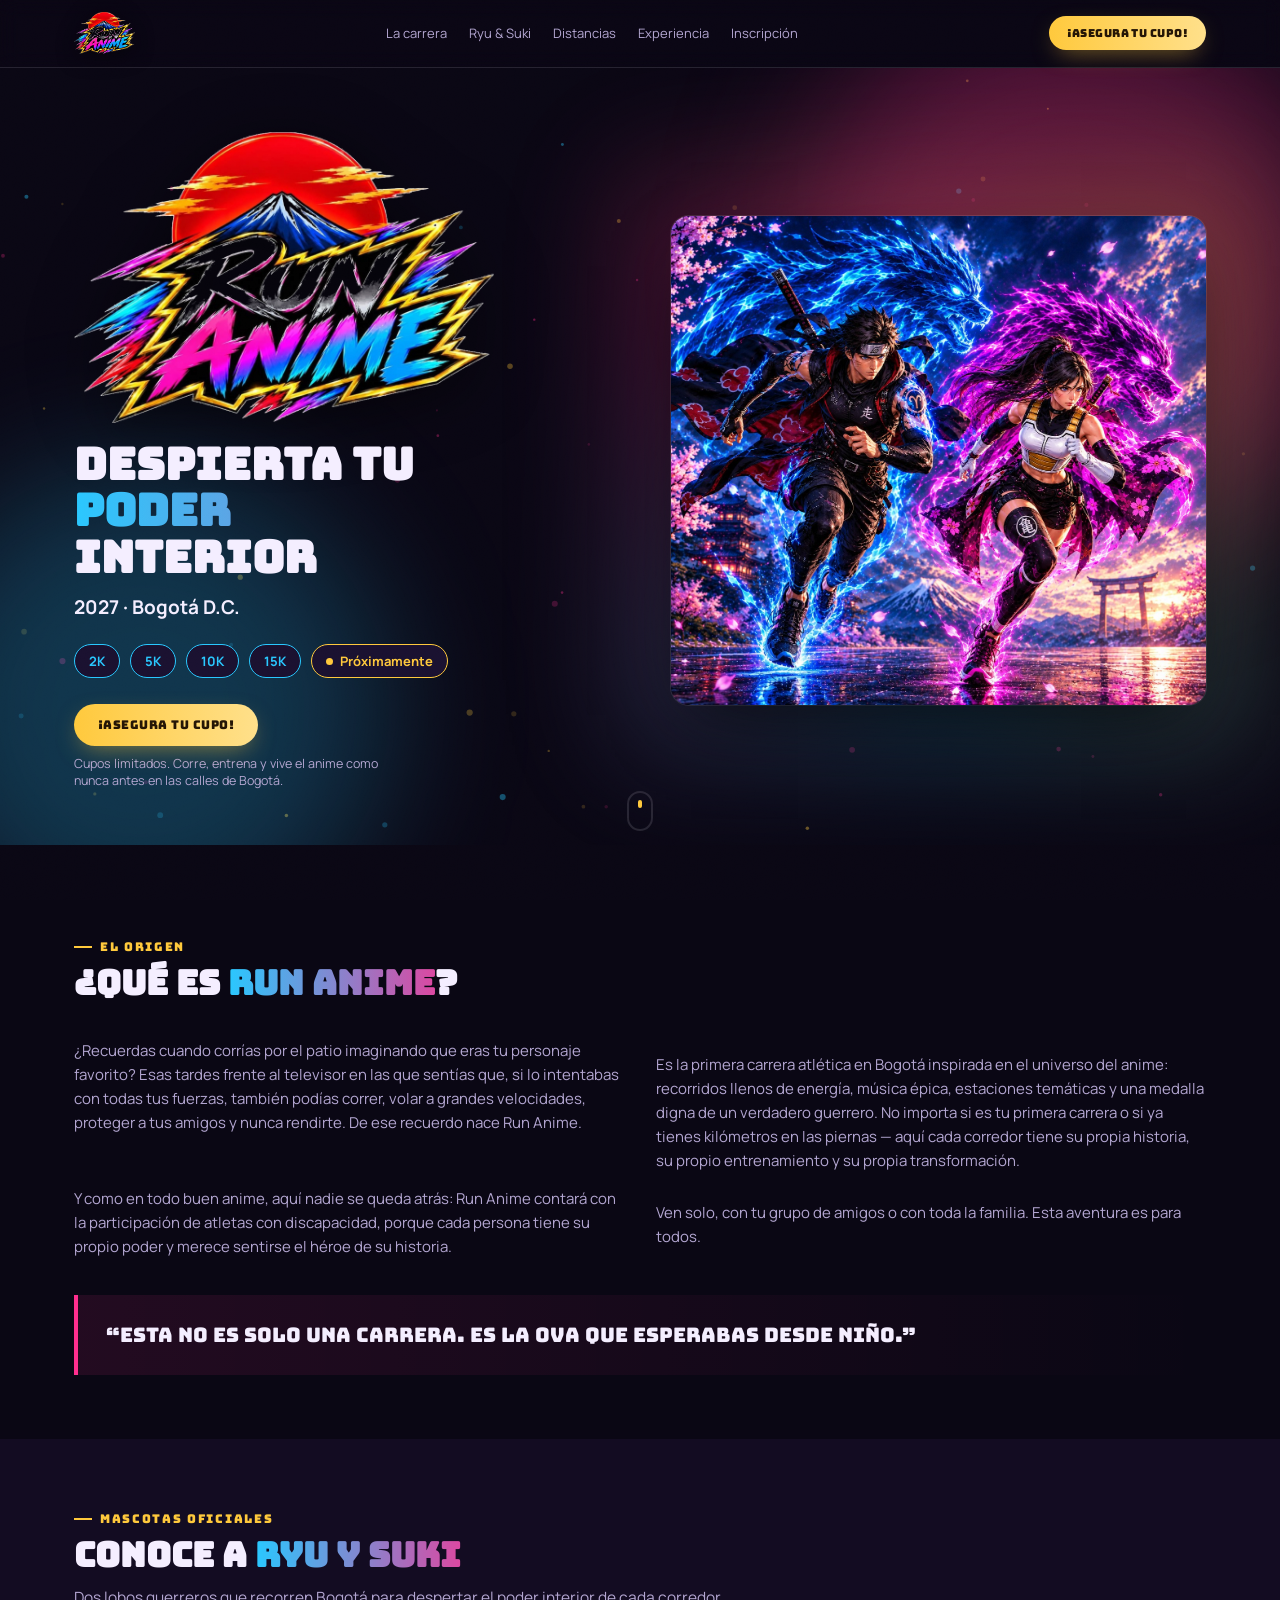
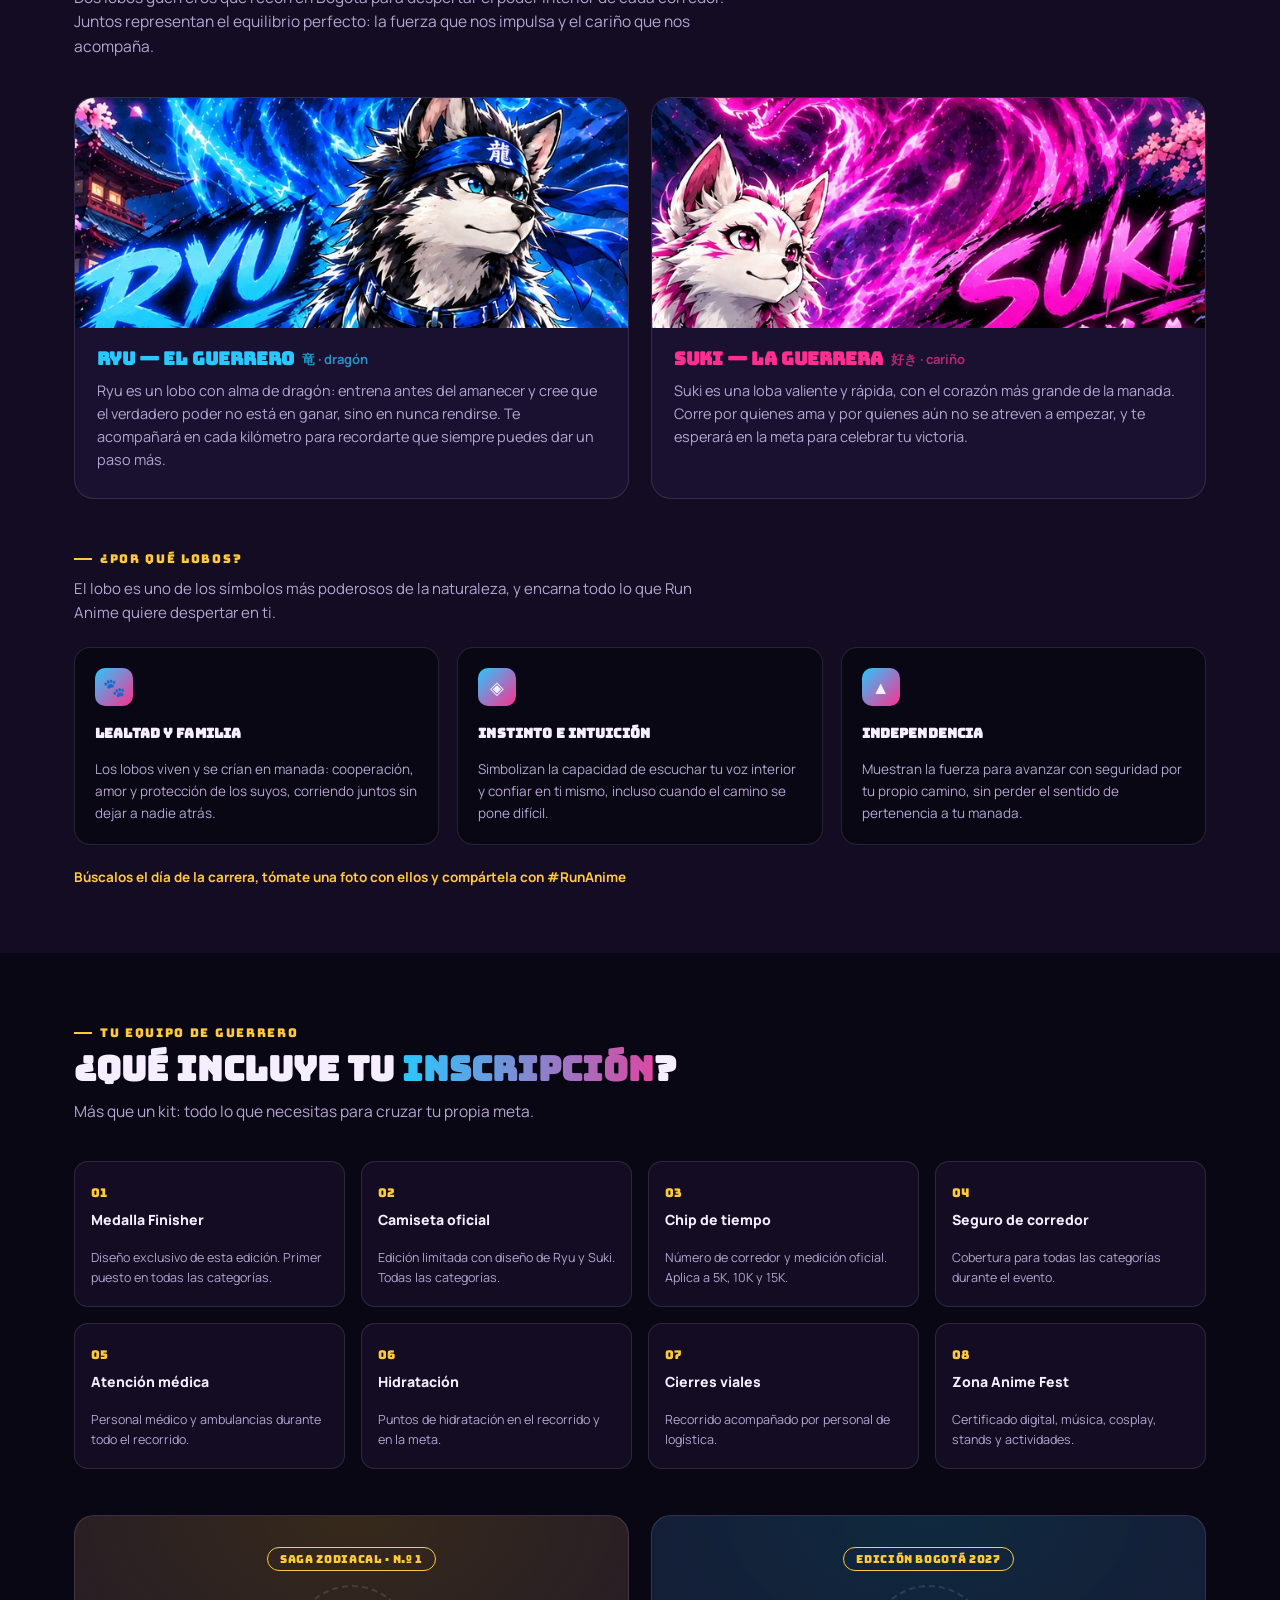
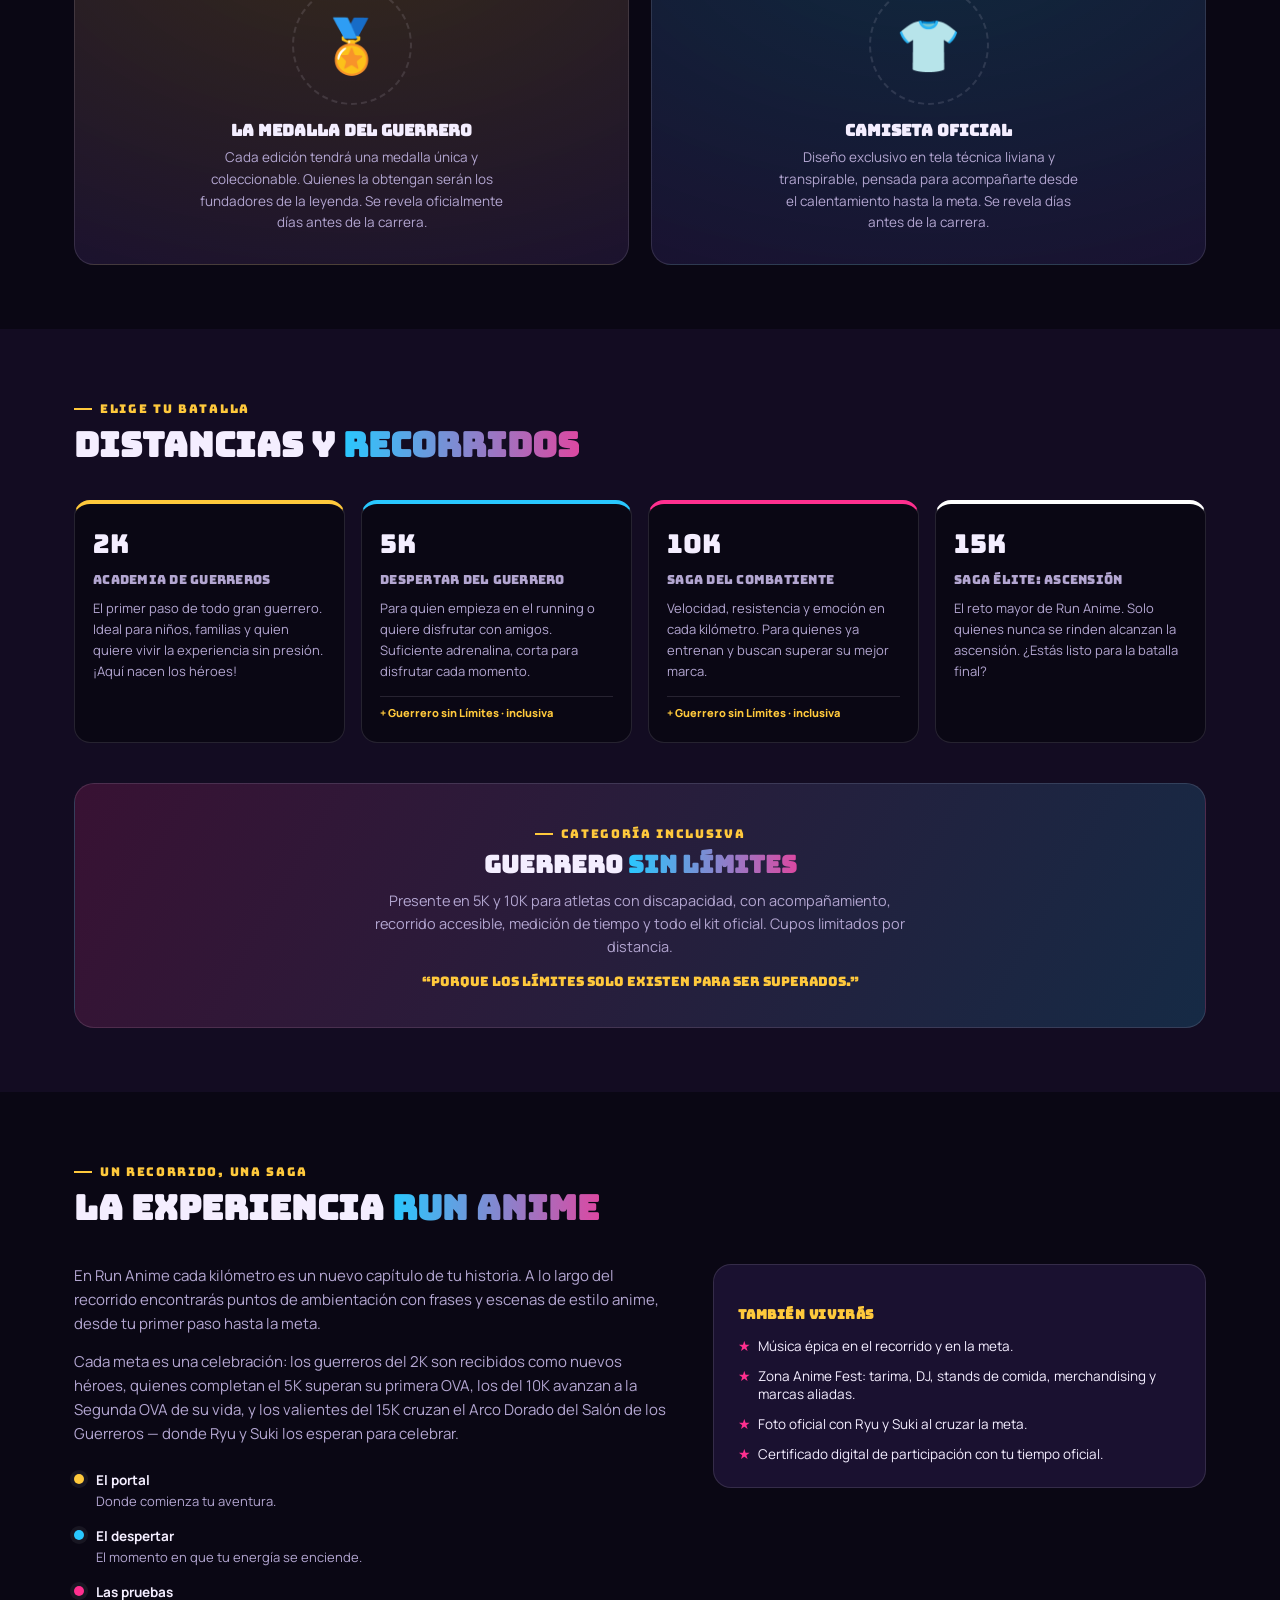
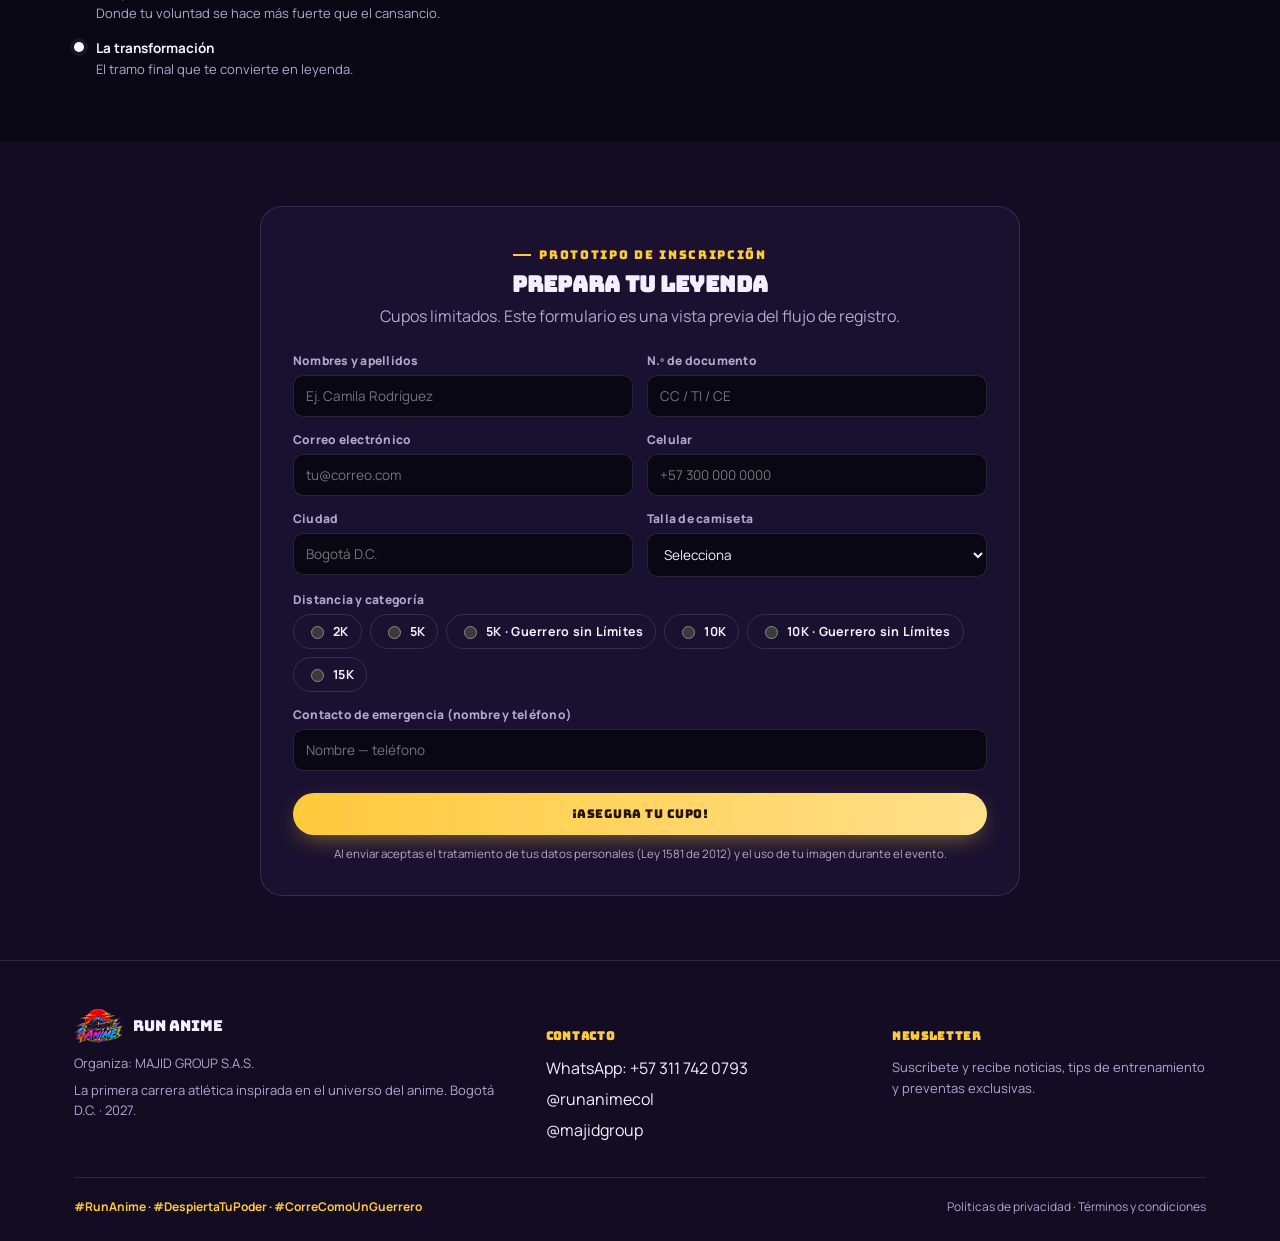
==== index.html @ 2b24a9a6 "Landing page prototipo de Run Anime Bogotá 2027 Sitio estático (HTML/CSS/JS) con animaciones: scroll" ====
<!doctype html>
<html lang="es">
<head>
<meta charset="UTF-8">
<meta name="viewport" content="width=device-width, initial-scale=1.0">
<title>Run Anime Bogotá 2027 — Despierta tu poder interior</title>
<meta name="description" content="Run Anime: la primera carrera atlética en Bogotá inspirada en el universo del anime. 2K, 5K, 10K y 15K. Bogotá D.C. 2027.">
<link rel="icon" type="image/png" href="assets/img/logo.png">
<link rel="preconnect" href="https://fonts.googleapis.com">
<link rel="preconnect" href="https://fonts.gstatic.com" crossorigin>
<link href="https://fonts.googleapis.com/css2?family=Bungee&family=Manrope:wght@400;500;700;800&display=swap" rel="stylesheet">
<link rel="stylesheet" href="assets/css/style.css">
</head>
<body>

<div class="grain" aria-hidden="true"></div>
<div class="progress-bar" id="progress-bar" aria-hidden="true"></div>

<nav class="nav" id="nav">
  <div class="wrap">
    <a href="#top" class="nav-brand"><img src="assets/img/logo.png" alt="Run Anime"></a>
    <div class="nav-links">
      <a href="#que-es">La carrera</a>
      <a href="#ryu-suki">Ryu &amp; Suki</a>
      <a href="#distancias">Distancias</a>
      <a href="#experiencia">Experiencia</a>
      <a href="#inscripcion">Inscripción</a>
    </div>
    <a href="#inscripcion" class="btn btn-sm">¡Asegura tu cupo!</a>
    <button class="burger" id="burger" aria-label="Abrir menú" aria-expanded="false">
      <span></span><span></span><span></span>
    </button>
  </div>
  <div class="mobile-menu" id="mobile-menu">
    <a href="#que-es">La carrera</a>
    <a href="#ryu-suki">Ryu &amp; Suki</a>
    <a href="#distancias">Distancias</a>
    <a href="#experiencia">Experiencia</a>
    <a href="#inscripcion">Inscripción</a>
  </div>
</nav>

<header class="hero" id="top">
  <canvas id="fx-canvas" aria-hidden="true"></canvas>
  <div class="hero-glow g1"></div>
  <div class="hero-glow g2"></div>
  <div class="wrap hero-inner">
    <div class="hero-copy" data-reveal>
      <img class="logo-lockup" src="assets/img/logo.png" alt="Run Anime">
      <h1 class="reveal-lines">
        <span>Despierta tu</span>
        <span class="grad-text">PODER</span>
        <span>interior</span>
      </h1>
      <p class="tag">2027 · Bogotá D.C.</p>
      <div class="hero-meta">
        <span class="chip dist">2K</span>
        <span class="chip dist">5K</span>
        <span class="chip dist">10K</span>
        <span class="chip dist">15K</span>
        <span class="chip soon"><i class="pulse-dot"></i>Próximamente</span>
      </div>
      <div class="hero-cta">
        <a href="#inscripcion" class="btn btn-glow">¡Asegura tu cupo!</a>
        <small>Cupos limitados. Corre, entrena y vive el anime como nunca antes en las calles de Bogotá.</small>
      </div>
    </div>
    <div class="hero-art" data-reveal data-reveal-delay="150">
      <img src="assets/img/hero-ryu-suki.jpg" alt="Ryu y Suki corriendo por Bogotá">
    </div>
  </div>
  <a href="#que-es" class="scroll-cue" aria-label="Desplázate hacia abajo"><span></span></a>
</header>

<div class="zigzag" aria-hidden="true"></div>

<section id="que-es" class="section-pad">
  <div class="wrap">
    <div class="sec-head" data-reveal>
      <span class="eyebrow">El origen</span>
      <h2>¿Qué es <span class="grad-text">Run Anime</span>?</h2>
    </div>
    <div class="lede-grid">
      <p data-reveal>¿Recuerdas cuando corrías por el patio imaginando que eras tu personaje favorito? Esas tardes frente al televisor en las que sentías que, si lo intentabas con todas tus fuerzas, también podías correr, volar a grandes velocidades, proteger a tus amigos y nunca rendirte. De ese recuerdo nace Run Anime.</p>
      <p data-reveal data-reveal-delay="100">Es la primera carrera atlética en Bogotá inspirada en el universo del anime: recorridos llenos de energía, música épica, estaciones temáticas y una medalla digna de un verdadero guerrero. No importa si es tu primera carrera o si ya tienes kilómetros en las piernas — aquí cada corredor tiene su propia historia, su propio entrenamiento y su propia transformación.</p>
    </div>
    <div class="lede-grid" style="margin-top:14px;">
      <p data-reveal>Y como en todo buen anime, aquí nadie se queda atrás: Run Anime contará con la participación de atletas con discapacidad, porque cada persona tiene su propio poder y merece sentirse el héroe de su historia.</p>
      <p data-reveal data-reveal-delay="100">Ven solo, con tu grupo de amigos o con toda la familia. Esta aventura es para todos.</p>
    </div>
    <div class="quote-block" data-reveal>
      <p>“Esta no es solo una carrera. Es la OVA que esperabas desde niño.”</p>
    </div>
  </div>
</section>

<section id="ryu-suki" class="section-pad alt">
  <div class="wrap">
    <div class="sec-head" data-reveal>
      <span class="eyebrow">Mascotas oficiales</span>
      <h2>Conoce a <span class="grad-text">Ryu y Suki</span></h2>
      <p>Dos lobos guerreros que recorren Bogotá para despertar el poder interior de cada corredor. Juntos representan el equilibrio perfecto: la fuerza que nos impulsa y el cariño que nos acompaña.</p>
    </div>
    <div class="mascot-cards">
      <div class="mascot-card ryu" data-reveal data-tilt>
        <div class="art"></div>
        <div class="body">
          <h3>Ryu — El Guerrero <span class="jp">竜 · dragón</span></h3>
          <p>Ryu es un lobo con alma de dragón: entrena antes del amanecer y cree que el verdadero poder no está en ganar, sino en nunca rendirse. Te acompañará en cada kilómetro para recordarte que siempre puedes dar un paso más.</p>
        </div>
      </div>
      <div class="mascot-card suki" data-reveal data-reveal-delay="120" data-tilt>
        <div class="art"></div>
        <div class="body">
          <h3>Suki — La Guerrera <span class="jp">好き · cariño</span></h3>
          <p>Suki es una loba valiente y rápida, con el corazón más grande de la manada. Corre por quienes ama y por quienes aún no se atreven a empezar, y te esperará en la meta para celebrar tu victoria.</p>
        </div>
      </div>
    </div>

    <div class="why-wolves">
      <span class="eyebrow" data-reveal>¿Por qué lobos?</span>
      <p class="lead" data-reveal style="margin-top:10px;">El lobo es uno de los símbolos más poderosos de la naturaleza, y encarna todo lo que Run Anime quiere despertar en ti.</p>
      <div class="feature-row">
        <div class="feature" data-reveal>
          <div class="ico">🐾</div>
          <h4>Lealtad y familia</h4>
          <p>Los lobos viven y se crían en manada: cooperación, amor y protección de los suyos, corriendo juntos sin dejar a nadie atrás.</p>
        </div>
        <div class="feature" data-reveal data-reveal-delay="100">
          <div class="ico">◈</div>
          <h4>Instinto e intuición</h4>
          <p>Simbolizan la capacidad de escuchar tu voz interior y confiar en ti mismo, incluso cuando el camino se pone difícil.</p>
        </div>
        <div class="feature" data-reveal data-reveal-delay="200">
          <div class="ico">▲</div>
          <h4>Independencia</h4>
          <p>Muestran la fuerza para avanzar con seguridad por tu propio camino, sin perder el sentido de pertenencia a tu manada.</p>
        </div>
      </div>
      <p class="hashtag-note" data-reveal>Búscalos el día de la carrera, tómate una foto con ellos y compártela con #RunAnime</p>
    </div>
  </div>
</section>

<section class="section-pad">
  <div class="wrap">
    <div class="sec-head" data-reveal>
      <span class="eyebrow">Tu equipo de guerrero</span>
      <h2>¿Qué incluye tu <span class="grad-text">inscripción</span>?</h2>
      <p>Más que un kit: todo lo que necesitas para cruzar tu propia meta.</p>
    </div>
    <div class="kit-grid">
      <div class="kit-item" data-reveal><span class="n">01</span><h4>Medalla Finisher</h4><p>Diseño exclusivo de esta edición. Primer puesto en todas las categorías.</p></div>
      <div class="kit-item" data-reveal data-reveal-delay="40"><span class="n">02</span><h4>Camiseta oficial</h4><p>Edición limitada con diseño de Ryu y Suki. Todas las categorías.</p></div>
      <div class="kit-item" data-reveal data-reveal-delay="80"><span class="n">03</span><h4>Chip de tiempo</h4><p>Número de corredor y medición oficial. Aplica a 5K, 10K y 15K.</p></div>
      <div class="kit-item" data-reveal data-reveal-delay="120"><span class="n">04</span><h4>Seguro de corredor</h4><p>Cobertura para todas las categorías durante el evento.</p></div>
      <div class="kit-item" data-reveal><span class="n">05</span><h4>Atención médica</h4><p>Personal médico y ambulancias durante todo el recorrido.</p></div>
      <div class="kit-item" data-reveal data-reveal-delay="40"><span class="n">06</span><h4>Hidratación</h4><p>Puntos de hidratación en el recorrido y en la meta.</p></div>
      <div class="kit-item" data-reveal data-reveal-delay="80"><span class="n">07</span><h4>Cierres viales</h4><p>Recorrido acompañado por personal de logística.</p></div>
      <div class="kit-item" data-reveal data-reveal-delay="120"><span class="n">08</span><h4>Zona Anime Fest</h4><p>Certificado digital, música, cosplay, stands y actividades.</p></div>
    </div>

    <div class="reveal-grid" style="margin-top:46px;">
      <div class="reveal-card medal" data-reveal>
        <span class="badge">Saga Zodiacal · N.º 1</span>
        <div class="reveal-icon">🏅</div>
        <h3>La medalla del guerrero</h3>
        <p>Cada edición tendrá una medalla única y coleccionable. Quienes la obtengan serán los fundadores de la leyenda. Se revela oficialmente días antes de la carrera.</p>
      </div>
      <div class="reveal-card shirt" data-reveal data-reveal-delay="120">
        <span class="badge">Edición Bogotá 2027</span>
        <div class="reveal-icon">👕</div>
        <h3>Camiseta oficial</h3>
        <p>Diseño exclusivo en tela técnica liviana y transpirable, pensada para acompañarte desde el calentamiento hasta la meta. Se revela días antes de la carrera.</p>
      </div>
    </div>
  </div>
</section>

<section id="distancias" class="section-pad alt">
  <div class="wrap">
    <div class="sec-head" data-reveal>
      <span class="eyebrow">Elige tu batalla</span>
      <h2>Distancias y <span class="grad-text">recorridos</span></h2>
    </div>
    <div class="dist-grid">
      <div class="dist-card" style="--accent:var(--gold)" data-reveal>
        <span class="km">2K</span>
        <span class="name">Academia de Guerreros</span>
        <p>El primer paso de todo gran guerrero. Ideal para niños, familias y quien quiere vivir la experiencia sin presión. ¡Aquí nacen los héroes!</p>
      </div>
      <div class="dist-card" style="--accent:var(--blue)" data-reveal data-reveal-delay="80">
        <span class="km">5K</span>
        <span class="name">Despertar del Guerrero</span>
        <p>Para quien empieza en el running o quiere disfrutar con amigos. Suficiente adrenalina, corta para disfrutar cada momento.</p>
        <div class="inc">+ Guerrero sin Límites · inclusiva</div>
      </div>
      <div class="dist-card" style="--accent:var(--pink)" data-reveal data-reveal-delay="160">
        <span class="km">10K</span>
        <span class="name">Saga del Combatiente</span>
        <p>Velocidad, resistencia y emoción en cada kilómetro. Para quienes ya entrenan y buscan superar su mejor marca.</p>
        <div class="inc">+ Guerrero sin Límites · inclusiva</div>
      </div>
      <div class="dist-card" style="--accent:#ffffff" data-reveal data-reveal-delay="240">
        <span class="km">15K</span>
        <span class="name">Saga Élite: Ascensión</span>
        <p>El reto mayor de Run Anime. Solo quienes nunca se rinden alcanzan la ascensión. ¿Estás listo para la batalla final?</p>
      </div>
    </div>

    <div class="limitless" data-reveal>
      <span class="eyebrow" style="justify-content:center;">Categoría inclusiva</span>
      <h3 style="margin-top:10px;">Guerrero <span class="grad-text">sin Límites</span></h3>
      <p>Presente en 5K y 10K para atletas con discapacidad, con acompañamiento, recorrido accesible, medición de tiempo y todo el kit oficial. Cupos limitados por distancia.</p>
      <p class="motto">“Porque los límites solo existen para ser superados.”</p>
    </div>
  </div>
</section>

<section id="experiencia" class="section-pad">
  <div class="wrap">
    <div class="sec-head" data-reveal>
      <span class="eyebrow">Un recorrido, una saga</span>
      <h2>La experiencia <span class="grad-text">Run Anime</span></h2>
    </div>
    <div class="exp-wrap">
      <div data-reveal>
        <p>En Run Anime cada kilómetro es un nuevo capítulo de tu historia. A lo largo del recorrido encontrarás puntos de ambientación con frases y escenas de estilo anime, desde tu primer paso hasta la meta.</p>
        <p>Cada meta es una celebración: los guerreros del 2K son recibidos como nuevos héroes, quienes completan el 5K superan su primera OVA, los del 10K avanzan a la Segunda OVA de su vida, y los valientes del 15K cruzan el Arco Dorado del Salón de los Guerreros — donde Ryu y Suki los esperan para celebrar.</p>
        <div class="arc-list">
          <div class="arc"><span class="dot" style="background:var(--gold)"></span><div><b>El portal</b><span>Donde comienza tu aventura.</span></div></div>
          <div class="arc"><span class="dot" style="background:var(--blue)"></span><div><b>El despertar</b><span>El momento en que tu energía se enciende.</span></div></div>
          <div class="arc"><span class="dot" style="background:var(--pink)"></span><div><b>Las pruebas</b><span>Donde tu voluntad se hace más fuerte que el cansancio.</span></div></div>
          <div class="arc"><span class="dot" style="background:#ffffff"></span><div><b>La transformación</b><span>El tramo final que te convierte en leyenda.</span></div></div>
        </div>
      </div>
      <div class="extras" data-reveal data-reveal-delay="150">
        <h4>También vivirás</h4>
        <ul>
          <li>Música épica en el recorrido y en la meta.</li>
          <li>Zona Anime Fest: tarima, DJ, stands de comida, merchandising y marcas aliadas.</li>
          <li>Foto oficial con Ryu y Suki al cruzar la meta.</li>
          <li>Certificado digital de participación con tu tiempo oficial.</li>
        </ul>
      </div>
    </div>
  </div>
</section>

<section id="inscripcion" class="section-pad alt">
  <div class="wrap">
    <div class="form-card" data-reveal>
      <div class="form-head">
        <span class="eyebrow" style="justify-content:center;">Prototipo de inscripción</span>
        <h2 style="margin-top:10px;font-size:22px;">Prepara tu leyenda</h2>
        <p style="margin-top:8px;">Cupos limitados. Este formulario es una vista previa del flujo de registro.</p>
      </div>

      <form id="signup-form">
        <div class="form-grid">
          <div><label for="f-nombre">Nombres y apellidos</label><input id="f-nombre" required placeholder="Ej. Camila Rodríguez"></div>
          <div><label for="f-doc">N.º de documento</label><input id="f-doc" required placeholder="CC / TI / CE"></div>
          <div><label for="f-correo">Correo electrónico</label><input id="f-correo" type="email" required placeholder="tu@correo.com"></div>
          <div><label for="f-cel">Celular</label><input id="f-cel" type="tel" required placeholder="+57 300 000 0000"></div>
          <div><label for="f-ciudad">Ciudad</label><input id="f-ciudad" required placeholder="Bogotá D.C."></div>
          <div><label for="f-talla">Talla de camiseta</label>
            <select id="f-talla" required>
              <option value="">Selecciona</option>
              <option>XS</option><option>S</option><option>M</option><option>L</option><option>XL</option><option>XXL</option>
            </select>
          </div>
          <div class="full">
            <label>Distancia y categoría</label>
            <div class="dist-pick">
              <label><input type="radio" name="dist" value="2K" required> 2K</label>
              <label><input type="radio" name="dist" value="5K"> 5K</label>
              <label><input type="radio" name="dist" value="5K-limites"> 5K · Guerrero sin Límites</label>
              <label><input type="radio" name="dist" value="10K"> 10K</label>
              <label><input type="radio" name="dist" value="10K-limites"> 10K · Guerrero sin Límites</label>
              <label><input type="radio" name="dist" value="15K"> 15K</label>
            </div>
          </div>
          <div class="full"><label for="f-emergencia">Contacto de emergencia (nombre y teléfono)</label><input id="f-emergencia" required placeholder="Nombre — teléfono"></div>
        </div>

        <div class="form-actions">
          <button type="submit" class="btn btn-glow" style="width:100%;justify-content:center;">¡Asegura tu cupo!</button>
          <p class="form-note">Al enviar aceptas el tratamiento de tus datos personales (Ley 1581 de 2012) y el uso de tu imagen durante el evento.</p>
        </div>
      </form>

      <div id="form-success">
        <div class="ico">🐺</div>
        <h3>¡Tu poder ha despertado!</h3>
        <p>Guardamos tu registro de prueba. En la versión final recibirás la confirmación por correo con tu número de guerrero.</p>
        <button class="btn ghost" style="margin-top:16px;" id="reset-form">Volver al formulario</button>
      </div>
    </div>
  </div>
</section>

<footer>
  <div class="wrap">
    <div class="foot-grid">
      <div>
        <div class="foot-brand"><img src="assets/img/logo.png" alt="Run Anime">Run Anime</div>
        <p>Organiza: MAJID GROUP S.A.S.</p>
        <p style="margin-top:6px;">La primera carrera atlética inspirada en el universo del anime. Bogotá D.C. · 2027.</p>
      </div>
      <div>
        <h5>Contacto</h5>
        <ul>
          <li>WhatsApp: +57 311 742 0793</li>
          <li>@runanimecol</li>
          <li>@majidgroup</li>
        </ul>
      </div>
      <div>
        <h5>Newsletter</h5>
        <p>Suscríbete y recibe noticias, tips de entrenamiento y preventas exclusivas.</p>
      </div>
    </div>
    <div class="foot-bottom">
      <span class="tags">#RunAnime · #DespiertaTuPoder · #CorreComoUnGuerrero</span>
      <span>Políticas de privacidad · Términos y condiciones</span>
    </div>
  </div>
</footer>

<button class="to-top" id="to-top" aria-label="Volver arriba">↑</button>

<script src="assets/js/main.js"></script>
</body>
</html>
---- assets/css/style.css ----
/* ==========================================================================
   RUN ANIME — Bogotá 2027
   Layout: single-scroll poster page, sticky nav that shrinks on scroll,
   oversized hero art with animated aurora glow + particle canvas,
   scroll-reveal on every section, jagged energy dividers between panels.
   Dark neon anime world (single committed theme).
   ========================================================================== */

:root{
  --bg:#0a0714;
  --bg-alt:#130c22;
  --panel:#1a1130;
  --fg:#f4eeff;
  --muted:#b3a6d1;
  --pink:#ff2f8f;
  --blue:#29c8ff;
  --gold:#ffc93c;
  --line:rgba(244,238,255,0.12);
  color-scheme:dark;
}

*,*::before,*::after{box-sizing:border-box;}
html{scroll-behavior:smooth;}
html,body{margin:0;padding:0;}
body{
  background:var(--bg);
  color:var(--fg);
  font-family:'Manrope',-apple-system,BlinkMacSystemFont,sans-serif;
  overflow-x:hidden;
  -webkit-font-smoothing:antialiased;
}
img{max-width:100%;display:block;}
h1,h2,h3{font-family:'Bungee',system-ui,sans-serif;line-height:1.05;text-wrap:balance;margin:0;}
p{line-height:1.6;color:var(--muted);margin:0;}
a{color:inherit;}
ul{margin:0;}
.wrap{max-width:1180px;margin:0 auto;padding-inline:24px;}
section{position:relative;}

@media (prefers-reduced-motion: reduce){
  html{scroll-behavior:auto;}
  *,*::before,*::after{animation-duration:.01ms !important;animation-iteration-count:1 !important;transition-duration:.01ms !important;scroll-behavior:auto !important;}
}

/* film grain overlay for texture */
.grain{
  position:fixed;inset:0;z-index:200;pointer-events:none;opacity:.035;mix-blend-mode:overlay;
  background-image:url("data:image/svg+xml;utf8,<svg xmlns='http://www.w3.org/2000/svg' width='120' height='120'><filter id='n'><feTurbulence type='fractalNoise' baseFrequency='0.9' numOctaves='2' stitchTiles='stitch'/></filter><rect width='100%25' height='100%25' filter='url(%23n)'/></svg>");
}

/* top scroll progress bar */
.progress-bar{
  position:fixed;top:0;left:0;height:3px;width:0%;z-index:210;
  background:linear-gradient(90deg,var(--blue),var(--pink),var(--gold));
  transition:width .1s linear;
}

.eyebrow{
  font-family:'Bungee',system-ui,sans-serif;
  font-size:12px;letter-spacing:.14em;text-transform:uppercase;
  color:var(--gold);
  display:inline-flex;align-items:center;gap:8px;
}
.eyebrow::before{content:"";width:18px;height:2px;background:var(--gold);display:inline-block;}
.grad-text{
  background:linear-gradient(90deg,var(--blue),var(--pink) 60%,var(--gold));
  background-size:200% auto;
  -webkit-background-clip:text;background-clip:text;color:transparent;
  animation:grad-shift 6s ease-in-out infinite;
}
@keyframes grad-shift{
  0%,100%{background-position:0% 50%;}
  50%{background-position:100% 50%;}
}

/* jagged divider */
.zigzag{
  height:22px;width:100%;
  background:
    linear-gradient(135deg,var(--bg) 25%,transparent 25%) 0 0/24px 24px,
    linear-gradient(225deg,var(--bg) 25%,transparent 25%) 0 0/24px 24px;
  background-color:transparent;
}

/* ---------- scroll reveal ---------- */
[data-reveal]{
  opacity:0;
  transform:translateY(28px);
  transition:opacity .7s cubic-bezier(.16,.8,.28,1), transform .7s cubic-bezier(.16,.8,.28,1);
  transition-delay:var(--reveal-delay,0ms);
}
[data-reveal].in{
  opacity:1;
  transform:translateY(0);
}

/* ---------- NAV ---------- */
.nav{
  position:sticky;top:env(safe-area-inset-top,0px);z-index:100;
  background:rgba(10,7,20,.7);backdrop-filter:blur(10px);
  border-bottom:1px solid var(--line);
  transition:background .3s ease, padding .3s ease, box-shadow .3s ease;
}
.nav.scrolled{
  background:rgba(10,7,20,.92);
  box-shadow:0 10px 30px -18px rgba(0,0,0,.6);
}
.nav .wrap{display:flex;align-items:center;justify-content:space-between;gap:16px;padding-block:12px;transition:padding .3s ease;}
.nav.scrolled .wrap{padding-block:8px;}
.nav-brand{display:flex;align-items:center;gap:10px;}
.nav-brand img{height:42px;width:auto;transition:height .3s ease;filter:drop-shadow(0 4px 10px rgba(0,0,0,.5));}
.nav.scrolled .nav-brand img{height:34px;}
.nav-links{display:flex;gap:22px;font-size:13px;color:var(--muted);}
.nav-links a{text-decoration:none;transition:color .15s;white-space:nowrap;position:relative;}
.nav-links a::after{
  content:"";position:absolute;left:0;bottom:-4px;width:0;height:2px;
  background:linear-gradient(90deg,var(--blue),var(--pink));transition:width .25s ease;
}
.nav-links a:hover{color:var(--fg);}
.nav-links a:hover::after{width:100%;}

.btn{
  font-family:'Bungee';font-size:12px;letter-spacing:.04em;
  padding:13px 24px;border-radius:999px;border:none;cursor:pointer;
  background:linear-gradient(90deg,var(--gold),#ffe08a);
  color:#241505;text-decoration:none;display:inline-flex;align-items:center;gap:8px;
  box-shadow:0 8px 24px -8px rgba(255,201,60,.55);
  transition:transform .18s ease, box-shadow .18s ease;
}
.btn:hover{transform:translateY(-2px) scale(1.02);box-shadow:0 12px 30px -8px rgba(255,201,60,.7);}
.btn:active{transform:translateY(0) scale(.98);}
.btn-sm{padding:10px 18px;font-size:11px;}
.btn.ghost{background:transparent;border:2px solid var(--line);color:var(--fg);box-shadow:none;}
.btn.ghost:hover{border-color:var(--pink);}
.btn-glow{position:relative;}
.btn-glow::before{
  content:"";position:absolute;inset:-3px;border-radius:999px;z-index:-1;
  background:conic-gradient(var(--blue),var(--pink),var(--gold),var(--blue));
  opacity:0;filter:blur(10px);transition:opacity .3s ease;
  animation:spin 3s linear infinite;
}
.btn-glow:hover::before{opacity:.7;}
@keyframes spin{to{transform:rotate(360deg);}}

.burger{display:none;flex-direction:column;justify-content:center;gap:5px;width:34px;height:34px;background:none;border:none;cursor:pointer;padding:0;}
.burger span{display:block;height:2px;width:100%;background:var(--fg);border-radius:2px;transition:transform .25s ease, opacity .25s ease;}
.burger.open span:nth-child(1){transform:translateY(7px) rotate(45deg);}
.burger.open span:nth-child(2){opacity:0;}
.burger.open span:nth-child(3){transform:translateY(-7px) rotate(-45deg);}
.mobile-menu{
  max-height:0;overflow:hidden;display:flex;flex-direction:column;
  background:rgba(10,7,20,.97);border-top:1px solid transparent;
  transition:max-height .35s ease, border-color .35s ease;
}
.mobile-menu.open{max-height:320px;border-color:var(--line);}
.mobile-menu a{padding:14px 24px;font-size:14px;color:var(--muted);text-decoration:none;border-bottom:1px solid var(--line);}
.mobile-menu a:active{color:var(--pink);}

@media (max-width:820px){
  .nav-links,.nav .btn{display:none;}
  .burger{display:flex;}
}

/* ---------- HERO ---------- */
.hero{
  position:relative;
  padding-block:64px 56px;
  background:var(--bg);
  overflow:hidden;
}
.hero-glow{
  position:absolute;border-radius:50%;filter:blur(70px);pointer-events:none;z-index:0;
  animation:float 9s ease-in-out infinite;
}
.hero-glow.g1{width:44vw;height:44vw;background:rgba(255,47,143,.30);top:-10%;right:-6%;}
.hero-glow.g2{width:38vw;height:38vw;background:rgba(41,200,255,.24);bottom:-14%;left:-8%;animation-delay:-4s;}
@keyframes float{
  0%,100%{transform:translate(0,0) scale(1);}
  50%{transform:translate(-2%,3%) scale(1.06);}
}
#fx-canvas{position:absolute;inset:0;z-index:0;opacity:.55;pointer-events:none;}
.hero-inner{position:relative;z-index:1;display:grid;grid-template-columns:1.05fr 1fr;gap:36px;align-items:center;}
.hero-copy .logo-lockup{width:min(420px,88%);margin-bottom:18px;filter:drop-shadow(0 10px 30px rgba(0,0,0,.55));animation:logo-in .9s cubic-bezier(.16,.8,.28,1) both;}
@keyframes logo-in{
  from{opacity:0;transform:translateY(-16px) scale(.94);}
  to{opacity:1;transform:translateY(0) scale(1);}
}
.reveal-lines{display:flex;flex-direction:column;font-size:clamp(28px,4vw,44px);}
.reveal-lines span{display:inline-block;opacity:0;transform:translateY(22px);animation:line-in .7s cubic-bezier(.16,.8,.28,1) forwards;}
.reveal-lines span:nth-child(1){animation-delay:.15s;}
.reveal-lines span:nth-child(2){animation-delay:.32s;}
.reveal-lines span:nth-child(3){animation-delay:.49s;}
@keyframes line-in{to{opacity:1;transform:translateY(0);}}
.hero-copy .tag{font-size:clamp(15px,2vw,19px);color:var(--fg);margin-top:12px;font-weight:700;}
.hero-meta{display:flex;flex-wrap:wrap;gap:10px;margin-top:22px;}
.chip{
  font-size:13px;font-weight:700;padding:7px 14px;border-radius:999px;
  border:1px solid var(--line);background:var(--panel);color:var(--fg);
  transition:transform .2s ease, border-color .2s ease;
}
.chip:hover{transform:translateY(-2px);}
.chip.dist{border-color:var(--blue);color:var(--blue);}
.chip.soon{border-color:var(--gold);color:var(--gold);display:inline-flex;align-items:center;gap:7px;}
.pulse-dot{width:7px;height:7px;border-radius:50%;background:var(--gold);display:inline-block;animation:pulse 1.6s ease-in-out infinite;}
@keyframes pulse{
  0%{box-shadow:0 0 0 0 rgba(255,201,60,.6);}
  70%{box-shadow:0 0 0 7px rgba(255,201,60,0);}
  100%{box-shadow:0 0 0 0 rgba(255,201,60,0);}
}
.hero-cta{margin-top:26px;display:flex;flex-direction:column;gap:9px;align-items:flex-start;}
.hero-cta small{color:var(--muted);font-size:12.5px;max-width:38ch;}
.hero-art{position:relative;}
.hero-art img{
  border-radius:18px;
  box-shadow:0 30px 70px -20px rgba(0,0,0,.7), 0 0 0 1px var(--line);
  transition:transform .5s ease;
}
.hero-art:hover img{transform:translateY(-6px);}
.hero-art::after{
  content:"";position:absolute;inset:-10%;z-index:-1;
  background:conic-gradient(from 180deg,var(--blue),var(--pink),var(--gold),var(--blue));
  filter:blur(60px);opacity:.22;
  animation:spin 14s linear infinite;
}
@media (max-width:900px){
  .hero-inner{grid-template-columns:1fr;}
  .hero-art{order:-1;}
}

.scroll-cue{
  position:absolute;left:50%;bottom:14px;transform:translateX(-50%);z-index:1;
  width:26px;height:40px;border:2px solid var(--line);border-radius:14px;
  display:flex;justify-content:center;padding-top:7px;text-decoration:none;
}
.scroll-cue span{width:4px;height:8px;border-radius:2px;background:var(--gold);animation:scroll-cue 1.8s ease infinite;}
@keyframes scroll-cue{
  0%{transform:translateY(0);opacity:1;}
  70%{transform:translateY(10px);opacity:0;}
  100%{opacity:0;}
}
@media (max-width:640px){.scroll-cue{display:none;}}

/* ---------- SECTION HEADERS ---------- */
.sec-head{max-width:680px;margin-bottom:38px;}
.sec-head h2{font-size:clamp(24px,3.4vw,34px);margin-top:10px;}
.sec-head p{margin-top:12px;font-size:15.5px;}
.section-pad{padding-block:64px;}
.alt{background:var(--bg-alt);}

/* QUE ES */
.quote-block{
  margin-top:36px;padding:26px 28px;border-left:4px solid var(--pink);
  background:linear-gradient(90deg,rgba(255,47,143,.10),transparent);
  border-radius:0 14px 14px 0;
}
.quote-block p{color:var(--fg);font-family:'Bungee';font-size:clamp(16px,2.2vw,20px);line-height:1.4;}
.lede-grid{display:grid;grid-template-columns:1fr 1fr;gap:32px;}
.lede-grid p{font-size:15px;}
.lede-grid p + p{margin-top:14px;}
@media (max-width:820px){.lede-grid{grid-template-columns:1fr;}}

/* MASCOTS */
.mascot-cards{display:grid;grid-template-columns:1fr 1fr;gap:22px;margin-top:6px;}
.mascot-card{
  border-radius:20px;overflow:hidden;background:var(--panel);
  border:1px solid var(--line);position:relative;
  transition:transform .35s ease, box-shadow .35s ease;
  transform-style:preserve-3d;
  will-change:transform;
}
.mascot-card:hover{box-shadow:0 24px 50px -20px rgba(0,0,0,.6);}
.mascot-card .art{
  height:230px;
  background-image:url("../img/mascots-ryu-suki.jpg");
  background-size:230% auto;
  transition:transform .5s ease;
}
.mascot-card:hover .art{transform:scale(1.05);}
.mascot-card.ryu .art{background-position:8% 30%;}
.mascot-card.suki .art{background-position:92% 30%;}
.mascot-card .body{padding:22px 22px 26px;}
.mascot-card h3{font-size:18px;display:flex;align-items:center;gap:8px;}
.mascot-card .jp{font-size:13px;opacity:.7;font-family:'Manrope';font-weight:700;}
.mascot-card.ryu h3{color:var(--blue);}
.mascot-card.suki h3{color:var(--pink);}
.mascot-card p{margin-top:10px;font-size:14.5px;}
@media (max-width:760px){.mascot-cards{grid-template-columns:1fr;}}

.why-wolves{margin-top:44px;}
.why-wolves > p.lead{max-width:70ch;font-size:15px;margin-bottom:22px;}
.feature-row{display:grid;grid-template-columns:repeat(3,1fr);gap:18px;}
.feature{
  padding:20px;border-radius:16px;background:var(--bg);border:1px solid var(--line);
  transition:transform .25s ease, border-color .25s ease;
}
.feature:hover{transform:translateY(-4px);border-color:var(--pink);}
.feature .ico{
  width:38px;height:38px;border-radius:10px;display:flex;align-items:center;justify-content:center;
  background:linear-gradient(135deg,var(--blue),var(--pink));font-size:18px;margin-bottom:12px;
}
.feature h4{font-family:'Bungee';font-size:13.5px;color:var(--fg);letter-spacing:.01em;}
.feature p{margin-top:8px;font-size:13.5px;}
@media (max-width:760px){.feature-row{grid-template-columns:1fr;}}
.hashtag-note{margin-top:22px;font-size:13.5px;color:var(--gold);font-weight:700;}

/* KIT GRID */
.kit-grid{display:grid;grid-template-columns:repeat(4,1fr);gap:16px;}
.kit-item{
  padding:18px 16px;border-radius:14px;background:var(--bg-alt);border:1px solid var(--line);
  transition:transform .25s ease, border-color .25s ease, background .25s ease;
}
.alt .kit-item{background:var(--bg);}
.kit-item:hover{transform:translateY(-4px);border-color:var(--blue);}
.kit-item .n{font-family:'Bungee';color:var(--gold);font-size:12px;}
.kit-item h4{font-size:14px;margin-top:8px;font-family:'Manrope';font-weight:800;color:var(--fg);}
.kit-item p{font-size:12.5px;margin-top:6px;}
@media (max-width:900px){.kit-grid{grid-template-columns:repeat(2,1fr);}}
@media (max-width:520px){.kit-grid{grid-template-columns:1fr;}}

/* MEDAL / SHIRT */
.reveal-grid{display:grid;grid-template-columns:1fr 1fr;gap:22px;}
.reveal-card{
  border-radius:20px;padding:30px 24px;text-align:center;position:relative;overflow:hidden;
  border:1px solid var(--line);
  transition:transform .3s ease;
}
.reveal-card:hover{transform:translateY(-5px);}
.reveal-card.medal{background:radial-gradient(120% 120% at 50% 0%,rgba(255,201,60,.18),var(--panel));}
.reveal-card.shirt{background:radial-gradient(120% 120% at 50% 0%,rgba(41,200,255,.18),var(--panel));}
.reveal-icon{
  width:120px;height:120px;margin:0 auto 18px;border-radius:50%;
  display:flex;align-items:center;justify-content:center;font-size:52px;
  border:2px dashed var(--line);
  animation:spin-slow 12s linear infinite;
}
@keyframes spin-slow{to{transform:rotate(360deg);}}
.reveal-card h3{font-size:16px;margin-bottom:8px;}
.reveal-card .badge{
  display:inline-block;margin-bottom:14px;font-size:11px;font-family:'Bungee';
  color:var(--gold);border:1px solid var(--gold);border-radius:999px;padding:4px 12px;letter-spacing:.06em;
}
.reveal-card p{font-size:13.5px;max-width:38ch;margin:0 auto;}
@media (max-width:760px){.reveal-grid{grid-template-columns:1fr;}}

/* DISTANCES */
.dist-grid{display:grid;grid-template-columns:repeat(4,1fr);gap:16px;}
.dist-card{
  border-radius:16px;padding:22px 18px;background:var(--bg);border:1px solid var(--line);
  border-top:4px solid var(--accent,var(--pink));display:flex;flex-direction:column;gap:10px;
  transition:transform .3s ease, box-shadow .3s ease;
}
.dist-card:hover{transform:translateY(-6px);box-shadow:0 20px 40px -20px rgba(0,0,0,.6);}
.dist-card .km{font-family:'Bungee';font-size:26px;}
.dist-card .name{font-family:'Bungee';font-size:12.5px;color:var(--muted);letter-spacing:.02em;}
.dist-card p{font-size:13px;flex:1;}
.dist-card .inc{font-size:11px;font-weight:800;color:var(--gold);border-top:1px solid var(--line);padding-top:8px;margin-top:4px;}
@media (max-width:900px){.dist-grid{grid-template-columns:1fr 1fr;}}
@media (max-width:520px){.dist-grid{grid-template-columns:1fr;}}

.limitless{
  margin-top:40px;padding:34px 28px;border-radius:20px;text-align:center;
  background:linear-gradient(120deg,rgba(255,47,143,.16),rgba(41,200,255,.16));
  border:1px solid var(--line);
}
.limitless h3{font-size:clamp(19px,2.6vw,24px);}
.limitless p{max-width:60ch;margin:12px auto 0;font-size:14.5px;}
.limitless .motto{margin-top:14px;font-family:'Bungee';font-size:13px;color:var(--gold);}

/* EXPERIENCE */
.exp-wrap{display:grid;grid-template-columns:1.1fr .9fr;gap:36px;align-items:start;}
.exp-wrap p{font-size:15px;}
.exp-wrap p + p{margin-top:14px;}
.arc-list{display:flex;flex-direction:column;gap:14px;margin-top:22px;}
.arc-list .arc{display:flex;gap:12px;align-items:flex-start;}
.arc-list .dot{width:10px;height:10px;border-radius:50%;margin-top:6px;flex:none;box-shadow:0 0 0 4px rgba(255,255,255,.06);}
.arc-list b{font-size:13.5px;color:var(--fg);}
.arc-list span{font-size:13px;color:var(--muted);display:block;margin-top:2px;}
.extras{background:var(--panel);border:1px solid var(--line);border-radius:18px;padding:24px;}
.extras h4{font-family:'Bungee';font-size:13px;color:var(--gold);letter-spacing:.04em;margin-bottom:14px;}
.extras ul{list-style:none;margin:0;padding:0;display:flex;flex-direction:column;gap:12px;}
.extras li{font-size:13.5px;padding-left:20px;position:relative;color:var(--fg);}
.extras li::before{content:"★";position:absolute;left:0;color:var(--pink);}
@media (max-width:900px){.exp-wrap{grid-template-columns:1fr;}}

/* FORM */
.form-card{
  background:var(--panel);border:1px solid var(--line);border-radius:22px;
  padding:32px;max-width:760px;margin:0 auto;
}
.form-card .form-head{text-align:center;margin-bottom:22px;}
.form-grid{display:grid;grid-template-columns:1fr 1fr;gap:14px;}
.form-grid .full{grid-column:1/-1;}
label{font-size:12px;font-weight:800;color:var(--muted);display:block;margin-bottom:6px;letter-spacing:.02em;}
input,select{
  width:100%;padding:11px 12px;border-radius:10px;border:1px solid var(--line);
  background:var(--bg);color:var(--fg);font-family:'Manrope';font-size:13.5px;
  transition:border-color .2s ease, box-shadow .2s ease;
}
input:focus,select:focus{outline:none;border-color:var(--blue);box-shadow:0 0 0 3px rgba(41,200,255,.18);}
.dist-pick{display:flex;flex-wrap:wrap;gap:8px;}
.dist-pick label{
  display:inline-flex;align-items:center;gap:6px;font-size:12.5px;font-weight:700;color:var(--fg);
  border:1px solid var(--line);padding:8px 12px;border-radius:999px;cursor:pointer;margin:0;
  transition:border-color .2s ease, background .2s ease;
}
.dist-pick label:has(input:checked){border-color:var(--pink);background:rgba(255,47,143,.12);}
.dist-pick input{width:auto;padding:0;accent-color:var(--pink);}
.form-actions{margin-top:22px;display:flex;flex-direction:column;align-items:center;gap:10px;}
.form-note{font-size:11.5px;color:var(--muted);text-align:center;}
#form-success{display:none;text-align:center;padding:30px 10px;animation:pop-in .5s cubic-bezier(.34,1.56,.64,1);}
#form-success.show{display:block;}
@keyframes pop-in{from{opacity:0;transform:scale(.9);}to{opacity:1;transform:scale(1);}}
#form-success .ico{font-size:40px;margin-bottom:10px;display:inline-block;animation:bounce 1.4s ease-in-out infinite;}
@keyframes bounce{0%,100%{transform:translateY(0);}50%{transform:translateY(-8px);}}
#form-success h3{font-size:18px;color:var(--gold);margin-bottom:8px;}
#form-success p{font-size:13.5px;max-width:42ch;margin:0 auto;}
@media (max-width:640px){.form-grid{grid-template-columns:1fr;}}

/* FOOTER */
footer{background:var(--bg-alt);border-top:1px solid var(--line);padding-block:48px 26px;}
.foot-grid{display:grid;grid-template-columns:1.4fr 1fr 1fr;gap:32px;}
.foot-brand{display:flex;align-items:center;gap:10px;font-family:'Bungee';font-size:15px;margin-bottom:10px;}
.foot-brand img{height:34px;}
footer h5{font-family:'Bungee';font-size:11.5px;color:var(--gold);letter-spacing:.06em;margin-bottom:14px;}
footer p{font-size:13px;}
footer ul{list-style:none;padding:0;display:flex;flex-direction:column;gap:9px;}
footer a{text-decoration:none;font-size:13px;color:var(--muted);}
footer a:hover{color:var(--pink);}
.foot-bottom{
  margin-top:36px;padding-top:20px;border-top:1px solid var(--line);
  display:flex;flex-wrap:wrap;justify-content:space-between;gap:12px;
  font-size:12px;color:var(--muted);
}
.foot-bottom .tags{color:var(--gold);font-weight:700;}
@media (max-width:760px){.foot-grid{grid-template-columns:1fr;}}

/* BACK TO TOP */
.to-top{
  position:fixed;right:20px;bottom:20px;z-index:90;
  width:44px;height:44px;border-radius:50%;border:1px solid var(--line);
  background:var(--panel);color:var(--fg);font-size:18px;cursor:pointer;
  display:flex;align-items:center;justify-content:center;
  opacity:0;transform:translateY(10px);pointer-events:none;
  transition:opacity .3s ease, transform .3s ease, border-color .2s ease;
}
.to-top.show{opacity:1;transform:translateY(0);pointer-events:auto;}
.to-top:hover{border-color:var(--pink);}
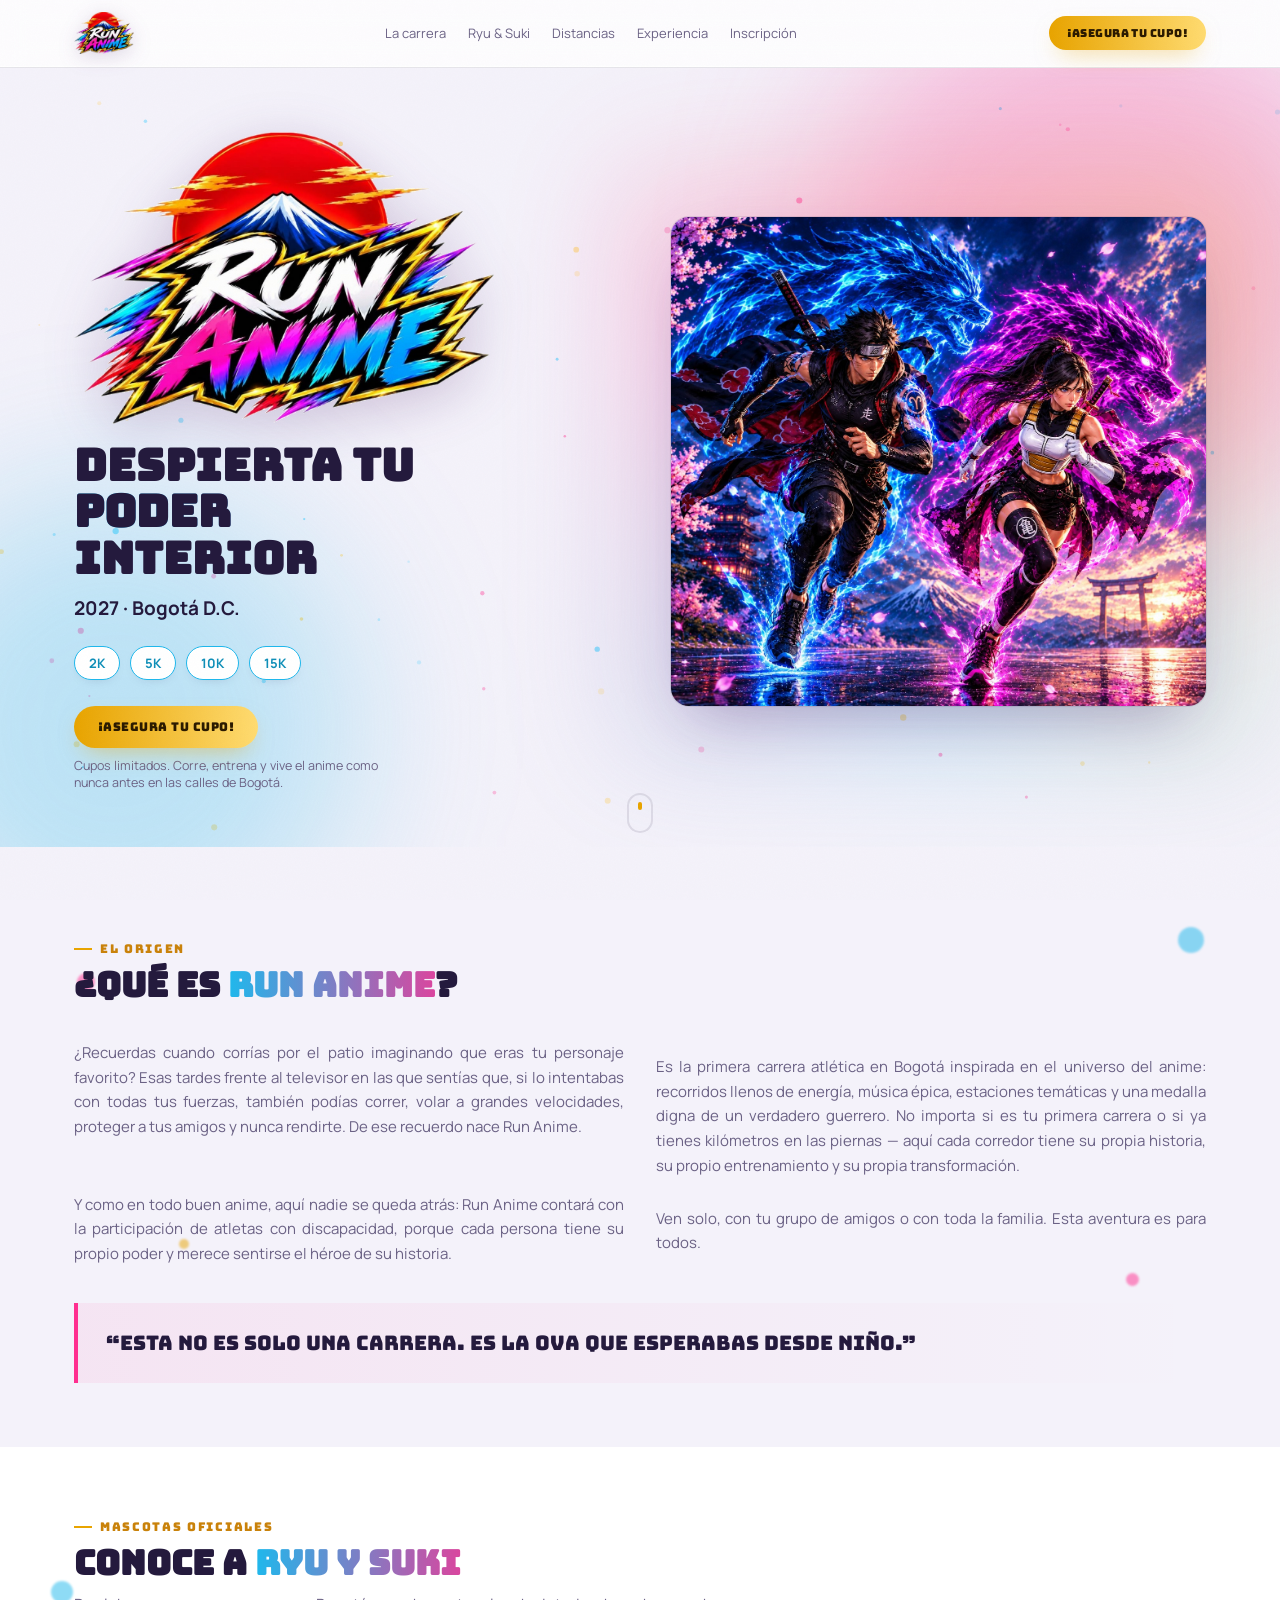
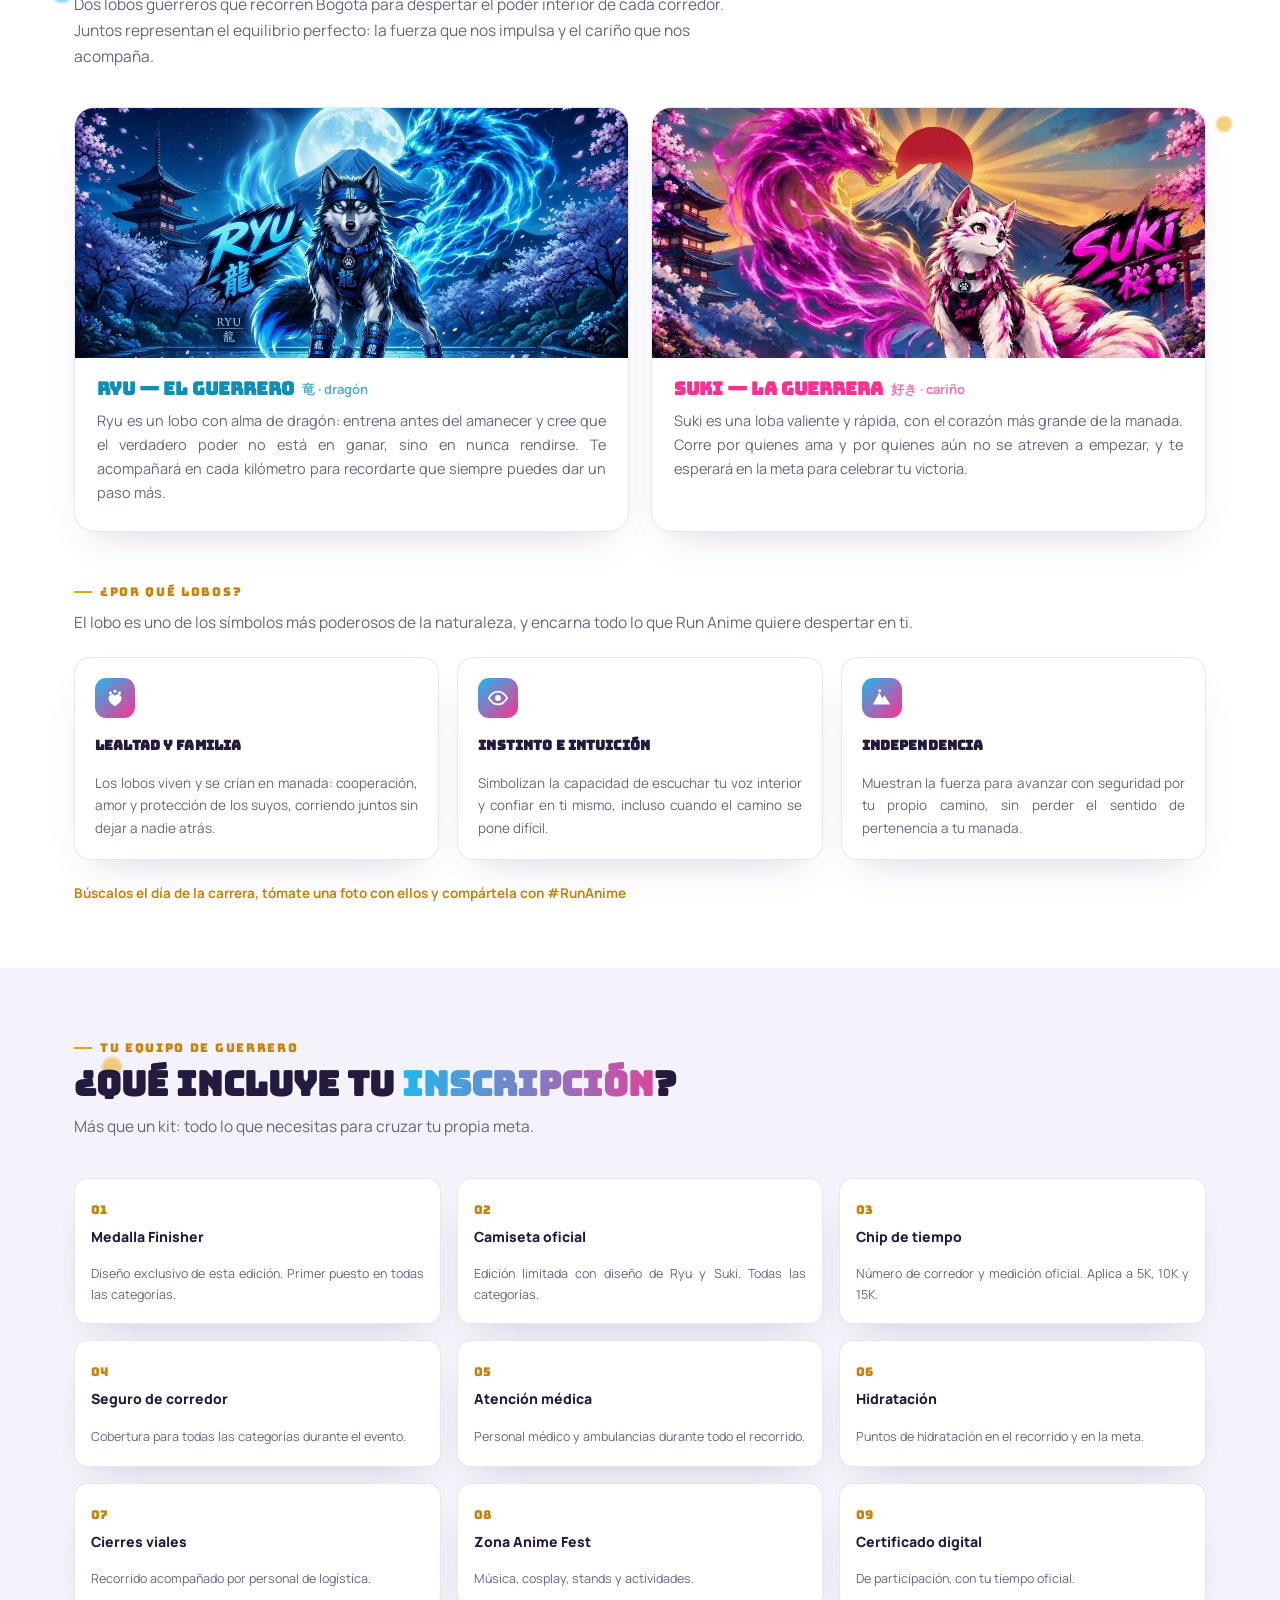
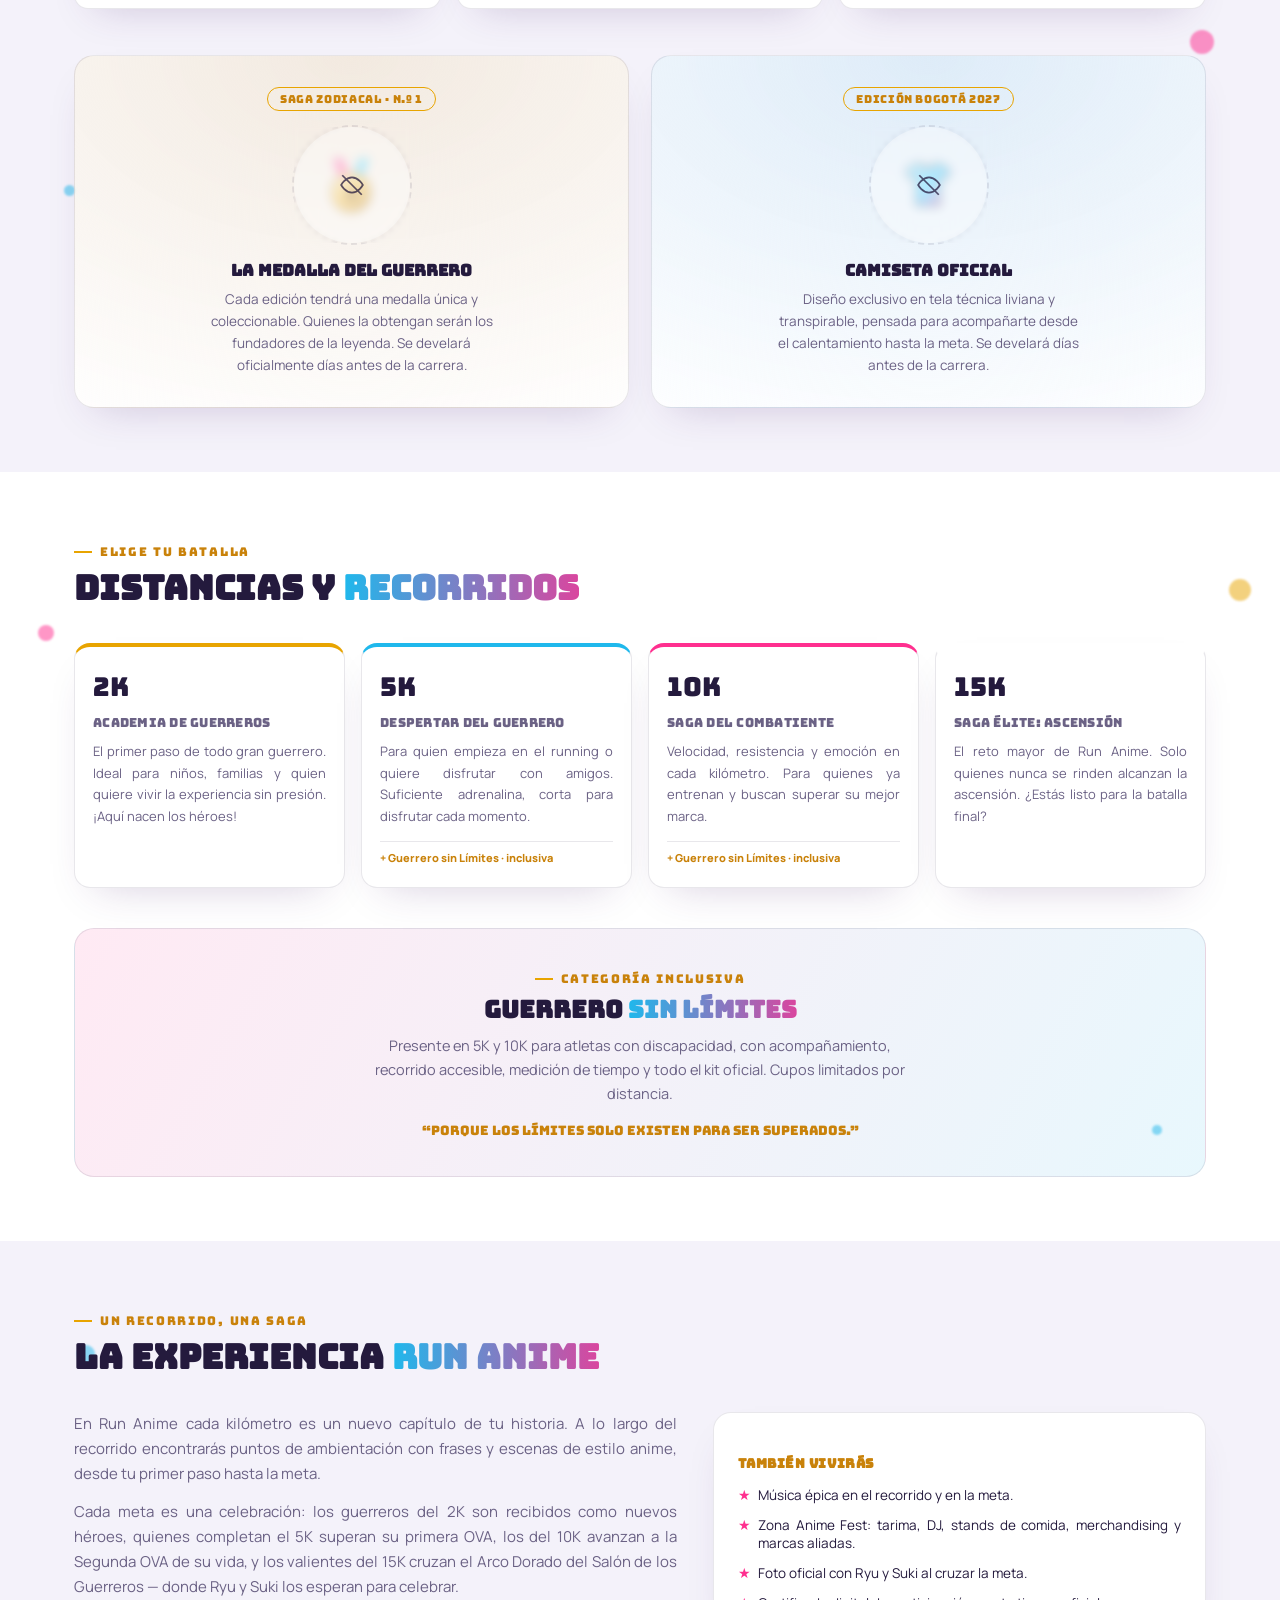
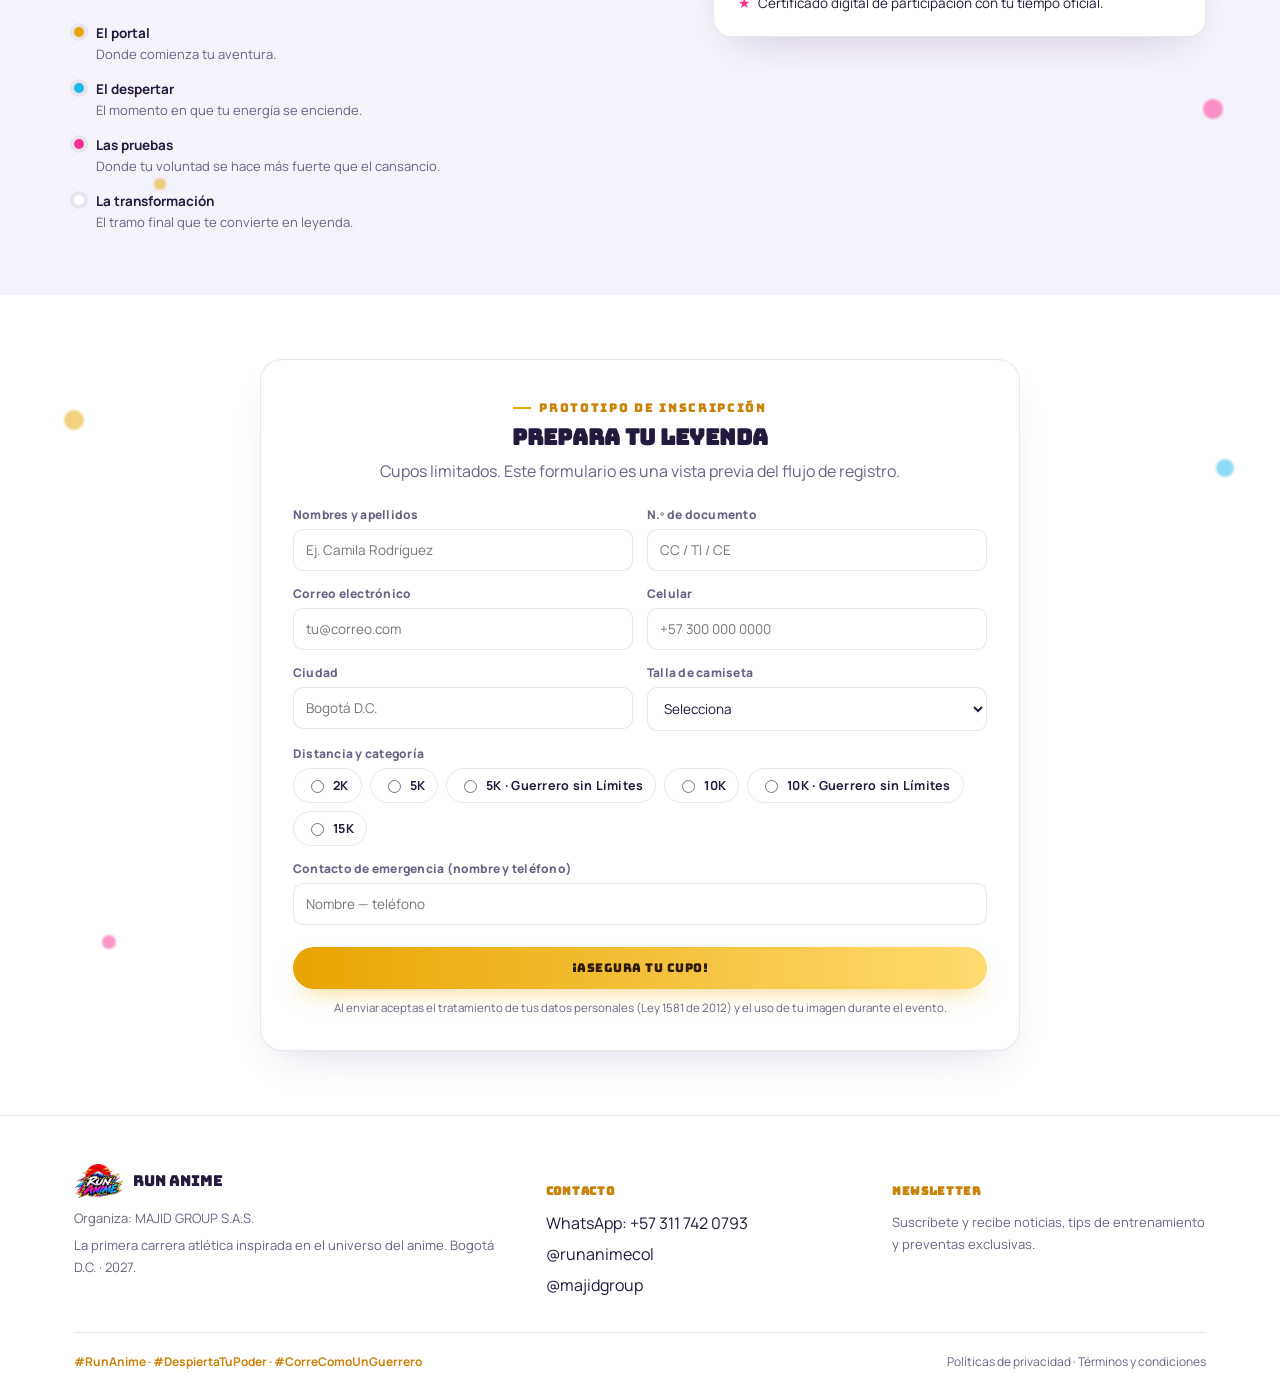
==== commit ff33860a: "Rediseño a tema claro y ajustes solicitados por el cliente - Fondo blanco grisáceo con brillos azul/" ====
--- a/index.html
+++ b/index.html
@@ -58,7 +58,6 @@
         <span class="chip dist">5K</span>
         <span class="chip dist">10K</span>
         <span class="chip dist">15K</span>
-        <span class="chip soon"><i class="pulse-dot"></i>Próximamente</span>
       </div>
       <div class="hero-cta">
         <a href="#inscripcion" class="btn btn-glow">¡Asegura tu cupo!</a>
@@ -75,6 +74,12 @@
 <div class="zigzag" aria-hidden="true"></div>
 
 <section id="que-es" class="section-pad">
+  <div class="bubbles" aria-hidden="true">
+    <span style="width:18px;height:18px;left:6%;top:18%;background:var(--pink);"></span>
+    <span style="width:10px;height:10px;left:14%;top:64%;background:var(--gold);animation-delay:-2s;"></span>
+    <span style="width:26px;height:26px;left:92%;top:10%;background:var(--blue);animation-delay:-4s;"></span>
+    <span style="width:13px;height:13px;left:88%;top:70%;background:var(--pink);animation-delay:-1s;"></span>
+  </div>
   <div class="wrap">
     <div class="sec-head" data-reveal>
       <span class="eyebrow">El origen</span>
@@ -95,6 +100,12 @@
 </section>
 
 <section id="ryu-suki" class="section-pad alt">
+  <div class="bubbles" aria-hidden="true">
+    <span style="width:22px;height:22px;left:4%;top:12%;background:var(--blue);"></span>
+    <span style="width:12px;height:12px;left:10%;top:80%;background:var(--pink);animation-delay:-3s;"></span>
+    <span style="width:16px;height:16px;left:95%;top:24%;background:var(--gold);animation-delay:-5s;"></span>
+    <span style="width:9px;height:9px;left:80%;top:88%;background:var(--blue);animation-delay:-1.5s;"></span>
+  </div>
   <div class="wrap">
     <div class="sec-head" data-reveal>
       <span class="eyebrow">Mascotas oficiales</span>
@@ -103,14 +114,14 @@
     </div>
     <div class="mascot-cards">
       <div class="mascot-card ryu" data-reveal data-tilt>
-        <div class="art"></div>
+        <div class="art"><img src="assets/img/ryu-solo.jpg" alt="Ryu, el lobo guerrero" loading="lazy"></div>
         <div class="body">
           <h3>Ryu — El Guerrero <span class="jp">竜 · dragón</span></h3>
           <p>Ryu es un lobo con alma de dragón: entrena antes del amanecer y cree que el verdadero poder no está en ganar, sino en nunca rendirse. Te acompañará en cada kilómetro para recordarte que siempre puedes dar un paso más.</p>
         </div>
       </div>
       <div class="mascot-card suki" data-reveal data-reveal-delay="120" data-tilt>
-        <div class="art"></div>
+        <div class="art"><img src="assets/img/suki-solo.jpg" alt="Suki, la loba guerrera" loading="lazy"></div>
         <div class="body">
           <h3>Suki — La Guerrera <span class="jp">好き · cariño</span></h3>
           <p>Suki es una loba valiente y rápida, con el corazón más grande de la manada. Corre por quienes ama y por quienes aún no se atreven a empezar, y te esperará en la meta para celebrar tu victoria.</p>
@@ -123,17 +134,35 @@
       <p class="lead" data-reveal style="margin-top:10px;">El lobo es uno de los símbolos más poderosos de la naturaleza, y encarna todo lo que Run Anime quiere despertar en ti.</p>
       <div class="feature-row">
         <div class="feature" data-reveal>
-          <div class="ico">🐾</div>
+          <div class="ico">
+            <svg viewBox="0 0 24 24" fill="none" xmlns="http://www.w3.org/2000/svg" aria-hidden="true">
+              <path d="M12 21c-3.5-2.4-7-5-7-8.5C5 10 6.6 8 9 8c1.3 0 2.4.7 3 1.7C12.6 8.7 13.7 8 15 8c2.4 0 4 2 4 4.5 0 3.5-3.5 6.1-7 8.5Z" fill="currentColor"/>
+              <circle cx="7" cy="6.5" r="1.6" fill="currentColor"/>
+              <circle cx="12" cy="4.6" r="1.6" fill="currentColor"/>
+              <circle cx="17" cy="6.5" r="1.6" fill="currentColor"/>
+            </svg>
+          </div>
           <h4>Lealtad y familia</h4>
           <p>Los lobos viven y se crían en manada: cooperación, amor y protección de los suyos, corriendo juntos sin dejar a nadie atrás.</p>
         </div>
         <div class="feature" data-reveal data-reveal-delay="100">
-          <div class="ico">◈</div>
+          <div class="ico">
+            <svg viewBox="0 0 24 24" fill="none" xmlns="http://www.w3.org/2000/svg" aria-hidden="true">
+              <path d="M2 12c2.5-4.5 6-7 10-7s7.5 2.5 10 7c-2.5 4.5-6 7-10 7s-7.5-2.5-10-7Z" stroke="currentColor" stroke-width="1.8" stroke-linejoin="round"/>
+              <circle cx="12" cy="12" r="3.2" fill="currentColor"/>
+            </svg>
+          </div>
           <h4>Instinto e intuición</h4>
           <p>Simbolizan la capacidad de escuchar tu voz interior y confiar en ti mismo, incluso cuando el camino se pone difícil.</p>
         </div>
         <div class="feature" data-reveal data-reveal-delay="200">
-          <div class="ico">▲</div>
+          <div class="ico">
+            <svg viewBox="0 0 24 24" fill="none" xmlns="http://www.w3.org/2000/svg" aria-hidden="true">
+              <path d="M3 19 9.5 7l3 5.5L14.5 9 21 19Z" fill="currentColor"/>
+              <path d="M9.5 7 3 19" stroke="currentColor" stroke-width="1.6" stroke-linejoin="round"/>
+              <circle cx="9.5" cy="4.2" r="1.6" fill="currentColor"/>
+            </svg>
+          </div>
           <h4>Independencia</h4>
           <p>Muestran la fuerza para avanzar con seguridad por tu propio camino, sin perder el sentido de pertenencia a tu manada.</p>
         </div>
@@ -144,6 +173,11 @@
 </section>
 
 <section class="section-pad">
+  <div class="bubbles" aria-hidden="true">
+    <span style="width:20px;height:20px;left:8%;top:8%;background:var(--gold);"></span>
+    <span style="width:11px;height:11px;left:5%;top:74%;background:var(--blue);animation-delay:-2.5s;"></span>
+    <span style="width:24px;height:24px;left:93%;top:60%;background:var(--pink);animation-delay:-4.5s;"></span>
+  </div>
   <div class="wrap">
     <div class="sec-head" data-reveal>
       <span class="eyebrow">Tu equipo de guerrero</span>
@@ -158,27 +192,62 @@
       <div class="kit-item" data-reveal><span class="n">05</span><h4>Atención médica</h4><p>Personal médico y ambulancias durante todo el recorrido.</p></div>
       <div class="kit-item" data-reveal data-reveal-delay="40"><span class="n">06</span><h4>Hidratación</h4><p>Puntos de hidratación en el recorrido y en la meta.</p></div>
       <div class="kit-item" data-reveal data-reveal-delay="80"><span class="n">07</span><h4>Cierres viales</h4><p>Recorrido acompañado por personal de logística.</p></div>
-      <div class="kit-item" data-reveal data-reveal-delay="120"><span class="n">08</span><h4>Zona Anime Fest</h4><p>Certificado digital, música, cosplay, stands y actividades.</p></div>
+      <div class="kit-item" data-reveal data-reveal-delay="120"><span class="n">08</span><h4>Zona Anime Fest</h4><p>Música, cosplay, stands y actividades.</p></div>
+      <div class="kit-item" data-reveal><span class="n">09</span><h4>Certificado digital</h4><p>De participación, con tu tiempo oficial.</p></div>
     </div>
 
     <div class="reveal-grid" style="margin-top:46px;">
       <div class="reveal-card medal" data-reveal>
         <span class="badge">Saga Zodiacal · N.º 1</span>
-        <div class="reveal-icon">🏅</div>
+        <div class="reveal-icon">
+          <svg class="veiled" viewBox="0 0 100 100" aria-hidden="true">
+            <defs>
+              <linearGradient id="medalGold" x1="0" y1="0" x2="1" y2="1">
+                <stop offset="0%" stop-color="#fff4cf"/>
+                <stop offset="45%" stop-color="#ffc93c"/>
+                <stop offset="100%" stop-color="#b8790a"/>
+              </linearGradient>
+            </defs>
+            <path d="M38 46 26 14h12l9 24Z" fill="#ff2f8f"/>
+            <path d="M62 46 74 14H62l-9 24Z" fill="#29c8ff"/>
+            <circle cx="50" cy="60" r="26" fill="url(#medalGold)" stroke="#7a4d05" stroke-width="2"/>
+            <circle cx="50" cy="60" r="18" fill="none" stroke="#7a4d05" stroke-width="1.5" stroke-dasharray="2 3"/>
+            <path d="M50 50 53.5 57.5 61.5 58.5 55.5 64 57 72 50 68 43 72 44.5 64 38.5 58.5 46.5 57.5Z" fill="#7a4d05"/>
+          </svg>
+          <span class="veil"><svg viewBox="0 0 24 24" fill="none" aria-hidden="true"><path d="M2 12s3.8-7 10-7 10 7 10 7-3.8 7-10 7-10-7-10-7Z" stroke="currentColor" stroke-width="1.6"/><path d="M3 3l18 18" stroke="currentColor" stroke-width="1.6"/></svg></span>
+        </div>
         <h3>La medalla del guerrero</h3>
-        <p>Cada edición tendrá una medalla única y coleccionable. Quienes la obtengan serán los fundadores de la leyenda. Se revela oficialmente días antes de la carrera.</p>
+        <p>Cada edición tendrá una medalla única y coleccionable. Quienes la obtengan serán los fundadores de la leyenda. Se develará oficialmente días antes de la carrera.</p>
       </div>
       <div class="reveal-card shirt" data-reveal data-reveal-delay="120">
         <span class="badge">Edición Bogotá 2027</span>
-        <div class="reveal-icon">👕</div>
+        <div class="reveal-icon">
+          <svg class="veiled" viewBox="0 0 100 100" aria-hidden="true">
+            <defs>
+              <linearGradient id="shirtBlue" x1="0" y1="0" x2="1" y2="1">
+                <stop offset="0%" stop-color="#8fe6ff"/>
+                <stop offset="55%" stop-color="#29c8ff"/>
+                <stop offset="100%" stop-color="#ff2f8f"/>
+              </linearGradient>
+            </defs>
+            <path d="M36 20 20 30l6 12 8-4v40h32V38l8 4 6-12-16-10-6 6h-16Z" fill="url(#shirtBlue)" stroke="#12324a" stroke-width="2" stroke-linejoin="round"/>
+            <path d="M42 20a8 8 0 0 0 16 0" fill="none" stroke="#12324a" stroke-width="2"/>
+          </svg>
+          <span class="veil"><svg viewBox="0 0 24 24" fill="none" aria-hidden="true"><path d="M2 12s3.8-7 10-7 10 7 10 7-3.8 7-10 7-10-7-10-7Z" stroke="currentColor" stroke-width="1.6"/><path d="M3 3l18 18" stroke="currentColor" stroke-width="1.6"/></svg></span>
+        </div>
         <h3>Camiseta oficial</h3>
-        <p>Diseño exclusivo en tela técnica liviana y transpirable, pensada para acompañarte desde el calentamiento hasta la meta. Se revela días antes de la carrera.</p>
+        <p>Diseño exclusivo en tela técnica liviana y transpirable, pensada para acompañarte desde el calentamiento hasta la meta. Se develará días antes de la carrera.</p>
       </div>
     </div>
   </div>
 </section>
 
 <section id="distancias" class="section-pad alt">
+  <div class="bubbles" aria-hidden="true">
+    <span style="width:16px;height:16px;left:3%;top:20%;background:var(--pink);"></span>
+    <span style="width:22px;height:22px;left:96%;top:14%;background:var(--gold);animation-delay:-3.5s;"></span>
+    <span style="width:10px;height:10px;left:90%;top:85%;background:var(--blue);animation-delay:-1s;"></span>
+  </div>
   <div class="wrap">
     <div class="sec-head" data-reveal>
       <span class="eyebrow">Elige tu batalla</span>
@@ -219,6 +288,11 @@
 </section>
 
 <section id="experiencia" class="section-pad">
+  <div class="bubbles" aria-hidden="true">
+    <span style="width:18px;height:18px;left:6%;top:16%;background:var(--blue);"></span>
+    <span style="width:12px;height:12px;left:12%;top:82%;background:var(--gold);animation-delay:-2s;"></span>
+    <span style="width:20px;height:20px;left:94%;top:70%;background:var(--pink);animation-delay:-4s;"></span>
+  </div>
   <div class="wrap">
     <div class="sec-head" data-reveal>
       <span class="eyebrow">Un recorrido, una saga</span>
@@ -249,6 +323,11 @@
 </section>
 
 <section id="inscripcion" class="section-pad alt">
+  <div class="bubbles" aria-hidden="true">
+    <span style="width:20px;height:20px;left:5%;top:14%;background:var(--gold);"></span>
+    <span style="width:14px;height:14px;left:8%;top:78%;background:var(--pink);animation-delay:-3s;"></span>
+    <span style="width:18px;height:18px;left:95%;top:20%;background:var(--blue);animation-delay:-1.5s;"></span>
+  </div>
   <div class="wrap">
     <div class="form-card" data-reveal>
       <div class="form-head">
--- a/assets/css/style.css
+++ b/assets/css/style.css
@@ -3,20 +3,22 @@
    Layout: single-scroll poster page, sticky nav that shrinks on scroll,
    oversized hero art with animated aurora glow + particle canvas,
    scroll-reveal on every section, jagged energy dividers between panels.
-   Dark neon anime world (single committed theme).
+   Bright neon-anime world: glossy off-white base, blue/fuchsia light washes,
+   floating colour bubbles (single committed light theme).
    ========================================================================== */
 
 :root{
-  --bg:#0a0714;
-  --bg-alt:#130c22;
-  --panel:#1a1130;
-  --fg:#f4eeff;
-  --muted:#b3a6d1;
+  --bg:#f4f2fa;
+  --bg-alt:#ffffff;
+  --panel:#ffffff;
+  --fg:#241a3d;
+  --muted:#6b6285;
   --pink:#ff2f8f;
-  --blue:#29c8ff;
-  --gold:#ffc93c;
-  --line:rgba(244,238,255,0.12);
-  color-scheme:dark;
+  --blue:#1fb8ec;
+  --gold:#e8a400;
+  --line:rgba(36,26,61,0.10);
+  --shadow:0 18px 40px -22px rgba(76,34,110,0.25);
+  color-scheme:light;
 }
 
 *,*::before,*::after{box-sizing:border-box;}
@@ -31,10 +33,10 @@
 }
 img{max-width:100%;display:block;}
 h1,h2,h3{font-family:'Bungee',system-ui,sans-serif;line-height:1.05;text-wrap:balance;margin:0;}
-p{line-height:1.6;color:var(--muted);margin:0;}
+p{line-height:1.65;color:var(--muted);margin:0;}
 a{color:inherit;}
 ul{margin:0;}
-.wrap{max-width:1180px;margin:0 auto;padding-inline:24px;}
+.wrap{max-width:1180px;margin:0 auto;padding-inline:24px;position:relative;z-index:1;}
 section{position:relative;}
 
 @media (prefers-reduced-motion: reduce){
@@ -42,9 +44,22 @@
   *,*::before,*::after{animation-duration:.01ms !important;animation-iteration-count:1 !important;transition-duration:.01ms !important;scroll-behavior:auto !important;}
 }
 
-/* film grain overlay for texture */
+/* ---------- justified body copy ---------- */
+.lede-grid p,
+.exp-wrap p,
+.mascot-card p,
+.why-wolves p.lead,
+.extras li,
+.feature p,
+.dist-card p,
+.kit-item p{
+  text-align:justify;
+  text-align-last:left;
+}
+
+/* subtle grain for texture on the bright ground */
 .grain{
-  position:fixed;inset:0;z-index:200;pointer-events:none;opacity:.035;mix-blend-mode:overlay;
+  position:fixed;inset:0;z-index:200;pointer-events:none;opacity:.025;mix-blend-mode:multiply;
   background-image:url("data:image/svg+xml;utf8,<svg xmlns='http://www.w3.org/2000/svg' width='120' height='120'><filter id='n'><feTurbulence type='fractalNoise' baseFrequency='0.9' numOctaves='2' stitchTiles='stitch'/></filter><rect width='100%25' height='100%25' filter='url(%23n)'/></svg>");
 }
 
@@ -58,7 +73,7 @@
 .eyebrow{
   font-family:'Bungee',system-ui,sans-serif;
   font-size:12px;letter-spacing:.14em;text-transform:uppercase;
-  color:var(--gold);
+  color:#c9820a;
   display:inline-flex;align-items:center;gap:8px;
 }
 .eyebrow::before{content:"";width:18px;height:2px;background:var(--gold);display:inline-block;}
@@ -82,6 +97,17 @@
   background-color:transparent;
 }
 
+/* ---------- colour bubbles (decorative, per-section) ---------- */
+.bubbles{position:absolute;inset:0;overflow:hidden;pointer-events:none;z-index:0;}
+.bubbles span{
+  position:absolute;border-radius:50%;opacity:.5;filter:blur(1px);
+  animation:bubble-float 7s ease-in-out infinite;
+}
+@keyframes bubble-float{
+  0%,100%{transform:translateY(0) scale(1);}
+  50%{transform:translateY(-16px) scale(1.08);}
+}
+
 /* ---------- scroll reveal ---------- */
 [data-reveal]{
   opacity:0;
@@ -97,18 +123,18 @@
 /* ---------- NAV ---------- */
 .nav{
   position:sticky;top:env(safe-area-inset-top,0px);z-index:100;
-  background:rgba(10,7,20,.7);backdrop-filter:blur(10px);
+  background:rgba(255,255,255,.78);backdrop-filter:blur(12px);
   border-bottom:1px solid var(--line);
   transition:background .3s ease, padding .3s ease, box-shadow .3s ease;
 }
 .nav.scrolled{
-  background:rgba(10,7,20,.92);
-  box-shadow:0 10px 30px -18px rgba(0,0,0,.6);
+  background:rgba(255,255,255,.94);
+  box-shadow:0 10px 30px -20px rgba(76,34,110,.35);
 }
 .nav .wrap{display:flex;align-items:center;justify-content:space-between;gap:16px;padding-block:12px;transition:padding .3s ease;}
 .nav.scrolled .wrap{padding-block:8px;}
 .nav-brand{display:flex;align-items:center;gap:10px;}
-.nav-brand img{height:42px;width:auto;transition:height .3s ease;filter:drop-shadow(0 4px 10px rgba(0,0,0,.5));}
+.nav-brand img{height:42px;width:auto;transition:height .3s ease;filter:drop-shadow(0 4px 10px rgba(76,34,110,.18));}
 .nav.scrolled .nav-brand img{height:34px;}
 .nav-links{display:flex;gap:22px;font-size:13px;color:var(--muted);}
 .nav-links a{text-decoration:none;transition:color .15s;white-space:nowrap;position:relative;}
@@ -122,12 +148,12 @@
 .btn{
   font-family:'Bungee';font-size:12px;letter-spacing:.04em;
   padding:13px 24px;border-radius:999px;border:none;cursor:pointer;
-  background:linear-gradient(90deg,var(--gold),#ffe08a);
-  color:#241505;text-decoration:none;display:inline-flex;align-items:center;gap:8px;
-  box-shadow:0 8px 24px -8px rgba(255,201,60,.55);
+  background:linear-gradient(90deg,var(--gold),#ffdb70);
+  color:#2b1a00;text-decoration:none;display:inline-flex;align-items:center;gap:8px;
+  box-shadow:0 10px 24px -10px rgba(232,164,0,.55);
   transition:transform .18s ease, box-shadow .18s ease;
 }
-.btn:hover{transform:translateY(-2px) scale(1.02);box-shadow:0 12px 30px -8px rgba(255,201,60,.7);}
+.btn:hover{transform:translateY(-2px) scale(1.02);box-shadow:0 14px 30px -10px rgba(232,164,0,.7);}
 .btn:active{transform:translateY(0) scale(.98);}
 .btn-sm{padding:10px 18px;font-size:11px;}
 .btn.ghost{background:transparent;border:2px solid var(--line);color:var(--fg);box-shadow:none;}
@@ -139,7 +165,7 @@
   opacity:0;filter:blur(10px);transition:opacity .3s ease;
   animation:spin 3s linear infinite;
 }
-.btn-glow:hover::before{opacity:.7;}
+.btn-glow:hover::before{opacity:.6;}
 @keyframes spin{to{transform:rotate(360deg);}}
 
 .burger{display:none;flex-direction:column;justify-content:center;gap:5px;width:34px;height:34px;background:none;border:none;cursor:pointer;padding:0;}
@@ -149,7 +175,7 @@
 .burger.open span:nth-child(3){transform:translateY(-7px) rotate(-45deg);}
 .mobile-menu{
   max-height:0;overflow:hidden;display:flex;flex-direction:column;
-  background:rgba(10,7,20,.97);border-top:1px solid transparent;
+  background:rgba(255,255,255,.98);border-top:1px solid transparent;
   transition:max-height .35s ease, border-color .35s ease;
 }
 .mobile-menu.open{max-height:320px;border-color:var(--line);}
@@ -169,62 +195,55 @@
   overflow:hidden;
 }
 .hero-glow{
-  position:absolute;border-radius:50%;filter:blur(70px);pointer-events:none;z-index:0;
+  position:absolute;border-radius:50%;filter:blur(80px);pointer-events:none;z-index:0;
   animation:float 9s ease-in-out infinite;
 }
-.hero-glow.g1{width:44vw;height:44vw;background:rgba(255,47,143,.30);top:-10%;right:-6%;}
-.hero-glow.g2{width:38vw;height:38vw;background:rgba(41,200,255,.24);bottom:-14%;left:-8%;animation-delay:-4s;}
+.hero-glow.g1{width:44vw;height:44vw;background:rgba(255,47,143,.28);top:-12%;right:-8%;}
+.hero-glow.g2{width:38vw;height:38vw;background:rgba(31,184,236,.26);bottom:-16%;left:-10%;animation-delay:-4s;}
 @keyframes float{
   0%,100%{transform:translate(0,0) scale(1);}
   50%{transform:translate(-2%,3%) scale(1.06);}
 }
-#fx-canvas{position:absolute;inset:0;z-index:0;opacity:.55;pointer-events:none;}
+#fx-canvas{position:absolute;inset:0;z-index:0;opacity:.7;pointer-events:none;}
 .hero-inner{position:relative;z-index:1;display:grid;grid-template-columns:1.05fr 1fr;gap:36px;align-items:center;}
-.hero-copy .logo-lockup{width:min(420px,88%);margin-bottom:18px;filter:drop-shadow(0 10px 30px rgba(0,0,0,.55));animation:logo-in .9s cubic-bezier(.16,.8,.28,1) both;}
+.hero-copy .logo-lockup{width:min(420px,88%);margin-bottom:18px;filter:drop-shadow(0 12px 26px rgba(76,34,110,.22));animation:logo-in .9s cubic-bezier(.16,.8,.28,1) both;}
 @keyframes logo-in{
   from{opacity:0;transform:translateY(-16px) scale(.94);}
   to{opacity:1;transform:translateY(0) scale(1);}
 }
 .reveal-lines{display:flex;flex-direction:column;font-size:clamp(28px,4vw,44px);}
-.reveal-lines span{display:inline-block;opacity:0;transform:translateY(22px);animation:line-in .7s cubic-bezier(.16,.8,.28,1) forwards;}
+.reveal-lines span{display:inline-block;opacity:0;transform:translateY(22px);animation:line-in .7s cubic-bezier(.16,.8,.28,1) forwards;color:var(--fg);}
 .reveal-lines span:nth-child(1){animation-delay:.15s;}
 .reveal-lines span:nth-child(2){animation-delay:.32s;}
 .reveal-lines span:nth-child(3){animation-delay:.49s;}
 @keyframes line-in{to{opacity:1;transform:translateY(0);}}
-.hero-copy .tag{font-size:clamp(15px,2vw,19px);color:var(--fg);margin-top:12px;font-weight:700;}
+.hero-copy .tag{font-size:clamp(15px,2vw,19px);color:var(--fg);margin-top:12px;font-weight:700;text-align:left;}
 .hero-meta{display:flex;flex-wrap:wrap;gap:10px;margin-top:22px;}
 .chip{
   font-size:13px;font-weight:700;padding:7px 14px;border-radius:999px;
   border:1px solid var(--line);background:var(--panel);color:var(--fg);
+  box-shadow:0 4px 14px -10px rgba(36,26,61,.4);
   transition:transform .2s ease, border-color .2s ease;
 }
 .chip:hover{transform:translateY(-2px);}
-.chip.dist{border-color:var(--blue);color:var(--blue);}
-.chip.soon{border-color:var(--gold);color:var(--gold);display:inline-flex;align-items:center;gap:7px;}
-.pulse-dot{width:7px;height:7px;border-radius:50%;background:var(--gold);display:inline-block;animation:pulse 1.6s ease-in-out infinite;}
-@keyframes pulse{
-  0%{box-shadow:0 0 0 0 rgba(255,201,60,.6);}
-  70%{box-shadow:0 0 0 7px rgba(255,201,60,0);}
-  100%{box-shadow:0 0 0 0 rgba(255,201,60,0);}
-}
+.chip.dist{border-color:var(--blue);color:#0f8fb8;}
 .hero-cta{margin-top:26px;display:flex;flex-direction:column;gap:9px;align-items:flex-start;}
 .hero-cta small{color:var(--muted);font-size:12.5px;max-width:38ch;}
 .hero-art{position:relative;}
 .hero-art img{
   border-radius:18px;
-  box-shadow:0 30px 70px -20px rgba(0,0,0,.7), 0 0 0 1px var(--line);
+  box-shadow:0 30px 60px -22px rgba(76,34,110,.35), 0 0 0 1px var(--line);
   transition:transform .5s ease;
 }
 .hero-art:hover img{transform:translateY(-6px);}
 .hero-art::after{
   content:"";position:absolute;inset:-10%;z-index:-1;
   background:conic-gradient(from 180deg,var(--blue),var(--pink),var(--gold),var(--blue));
-  filter:blur(60px);opacity:.22;
+  filter:blur(60px);opacity:.20;
   animation:spin 14s linear infinite;
 }
 @media (max-width:900px){
   .hero-inner{grid-template-columns:1fr;}
-  .hero-art{order:-1;}
 }
 
 .scroll-cue{
@@ -250,10 +269,10 @@
 /* QUE ES */
 .quote-block{
   margin-top:36px;padding:26px 28px;border-left:4px solid var(--pink);
-  background:linear-gradient(90deg,rgba(255,47,143,.10),transparent);
+  background:linear-gradient(90deg,rgba(255,47,143,.07),transparent);
   border-radius:0 14px 14px 0;
 }
-.quote-block p{color:var(--fg);font-family:'Bungee';font-size:clamp(16px,2.2vw,20px);line-height:1.4;}
+.quote-block p{color:var(--fg);font-family:'Bungee';font-size:clamp(16px,2.2vw,20px);line-height:1.4;text-align:left;}
 .lede-grid{display:grid;grid-template-columns:1fr 1fr;gap:32px;}
 .lede-grid p{font-size:15px;}
 .lede-grid p + p{margin-top:14px;}
@@ -263,108 +282,112 @@
 .mascot-cards{display:grid;grid-template-columns:1fr 1fr;gap:22px;margin-top:6px;}
 .mascot-card{
   border-radius:20px;overflow:hidden;background:var(--panel);
-  border:1px solid var(--line);position:relative;
+  border:1px solid var(--line);position:relative;box-shadow:var(--shadow);
   transition:transform .35s ease, box-shadow .35s ease;
   transform-style:preserve-3d;
   will-change:transform;
 }
-.mascot-card:hover{box-shadow:0 24px 50px -20px rgba(0,0,0,.6);}
-.mascot-card .art{
-  height:230px;
-  background-image:url("../img/mascots-ryu-suki.jpg");
-  background-size:230% auto;
-  transition:transform .5s ease;
-}
-.mascot-card:hover .art{transform:scale(1.05);}
-.mascot-card.ryu .art{background-position:8% 30%;}
-.mascot-card.suki .art{background-position:92% 30%;}
+.mascot-card:hover{box-shadow:0 26px 54px -22px rgba(76,34,110,.4);}
+.mascot-card .art{height:250px;overflow:hidden;}
+.mascot-card .art img{width:100%;height:100%;object-fit:cover;transition:transform .5s ease;}
+.mascot-card.ryu .art img{object-position:50% 22%;}
+.mascot-card.suki .art img{object-position:50% 18%;}
+.mascot-card:hover .art img{transform:scale(1.06);}
 .mascot-card .body{padding:22px 22px 26px;}
 .mascot-card h3{font-size:18px;display:flex;align-items:center;gap:8px;}
 .mascot-card .jp{font-size:13px;opacity:.7;font-family:'Manrope';font-weight:700;}
-.mascot-card.ryu h3{color:var(--blue);}
+.mascot-card.ryu h3{color:#0f8fb8;}
 .mascot-card.suki h3{color:var(--pink);}
 .mascot-card p{margin-top:10px;font-size:14.5px;}
 @media (max-width:760px){.mascot-cards{grid-template-columns:1fr;}}
 
 .why-wolves{margin-top:44px;}
-.why-wolves > p.lead{max-width:70ch;font-size:15px;margin-bottom:22px;}
+.why-wolves > p.lead{max-width:none;font-size:15.5px;margin-bottom:22px;}
 .feature-row{display:grid;grid-template-columns:repeat(3,1fr);gap:18px;}
 .feature{
-  padding:20px;border-radius:16px;background:var(--bg);border:1px solid var(--line);
+  padding:20px;border-radius:16px;background:var(--panel);border:1px solid var(--line);box-shadow:var(--shadow);
   transition:transform .25s ease, border-color .25s ease;
 }
 .feature:hover{transform:translateY(-4px);border-color:var(--pink);}
 .feature .ico{
-  width:38px;height:38px;border-radius:10px;display:flex;align-items:center;justify-content:center;
-  background:linear-gradient(135deg,var(--blue),var(--pink));font-size:18px;margin-bottom:12px;
-}
+  width:40px;height:40px;border-radius:11px;display:flex;align-items:center;justify-content:center;
+  background:linear-gradient(135deg,var(--blue),var(--pink));margin-bottom:12px;color:#fff;
+}
+.feature .ico svg{width:22px;height:22px;}
 .feature h4{font-family:'Bungee';font-size:13.5px;color:var(--fg);letter-spacing:.01em;}
 .feature p{margin-top:8px;font-size:13.5px;}
 @media (max-width:760px){.feature-row{grid-template-columns:1fr;}}
-.hashtag-note{margin-top:22px;font-size:13.5px;color:var(--gold);font-weight:700;}
+.hashtag-note{margin-top:22px;font-size:13.5px;color:#c9820a;font-weight:700;}
 
 /* KIT GRID */
-.kit-grid{display:grid;grid-template-columns:repeat(4,1fr);gap:16px;}
+.kit-grid{display:grid;grid-template-columns:repeat(3,1fr);gap:16px;}
 .kit-item{
-  padding:18px 16px;border-radius:14px;background:var(--bg-alt);border:1px solid var(--line);
+  padding:18px 16px;border-radius:14px;background:var(--panel);border:1px solid var(--line);box-shadow:var(--shadow);
   transition:transform .25s ease, border-color .25s ease, background .25s ease;
 }
-.alt .kit-item{background:var(--bg);}
 .kit-item:hover{transform:translateY(-4px);border-color:var(--blue);}
-.kit-item .n{font-family:'Bungee';color:var(--gold);font-size:12px;}
+.kit-item .n{font-family:'Bungee';color:#c9820a;font-size:12px;}
 .kit-item h4{font-size:14px;margin-top:8px;font-family:'Manrope';font-weight:800;color:var(--fg);}
 .kit-item p{font-size:12.5px;margin-top:6px;}
 @media (max-width:900px){.kit-grid{grid-template-columns:repeat(2,1fr);}}
 @media (max-width:520px){.kit-grid{grid-template-columns:1fr;}}
 
-/* MEDAL / SHIRT */
+/* MEDAL / SHIRT — veiled reveal */
 .reveal-grid{display:grid;grid-template-columns:1fr 1fr;gap:22px;}
 .reveal-card{
   border-radius:20px;padding:30px 24px;text-align:center;position:relative;overflow:hidden;
-  border:1px solid var(--line);
+  border:1px solid var(--line);background:var(--panel);box-shadow:var(--shadow);
   transition:transform .3s ease;
 }
 .reveal-card:hover{transform:translateY(-5px);}
-.reveal-card.medal{background:radial-gradient(120% 120% at 50% 0%,rgba(255,201,60,.18),var(--panel));}
-.reveal-card.shirt{background:radial-gradient(120% 120% at 50% 0%,rgba(41,200,255,.18),var(--panel));}
+.reveal-card.medal{background:radial-gradient(120% 120% at 50% 0%,rgba(232,164,0,.10),var(--panel));}
+.reveal-card.shirt{background:radial-gradient(120% 120% at 50% 0%,rgba(31,184,236,.10),var(--panel));}
 .reveal-icon{
   width:120px;height:120px;margin:0 auto 18px;border-radius:50%;
-  display:flex;align-items:center;justify-content:center;font-size:52px;
-  border:2px dashed var(--line);
+  display:flex;align-items:center;justify-content:center;position:relative;
+  border:2px dashed var(--line);overflow:hidden;
+}
+.reveal-icon svg.veiled{
+  width:64%;height:64%;filter:blur(5px) saturate(1.1);opacity:.55;
   animation:spin-slow 12s linear infinite;
 }
+.reveal-icon .veil{
+  position:absolute;inset:0;display:flex;align-items:center;justify-content:center;
+  background:rgba(255,255,255,.38);backdrop-filter:blur(2px);color:var(--fg);
+}
+.reveal-icon .veil svg{width:26px;height:26px;opacity:.75;}
 @keyframes spin-slow{to{transform:rotate(360deg);}}
 .reveal-card h3{font-size:16px;margin-bottom:8px;}
 .reveal-card .badge{
   display:inline-block;margin-bottom:14px;font-size:11px;font-family:'Bungee';
-  color:var(--gold);border:1px solid var(--gold);border-radius:999px;padding:4px 12px;letter-spacing:.06em;
-}
-.reveal-card p{font-size:13.5px;max-width:38ch;margin:0 auto;}
+  color:#c9820a;border:1px solid var(--gold);border-radius:999px;padding:4px 12px;letter-spacing:.06em;
+}
+.reveal-card p{font-size:13.5px;max-width:38ch;margin:0 auto;text-align:center;}
 @media (max-width:760px){.reveal-grid{grid-template-columns:1fr;}}
 
 /* DISTANCES */
 .dist-grid{display:grid;grid-template-columns:repeat(4,1fr);gap:16px;}
 .dist-card{
-  border-radius:16px;padding:22px 18px;background:var(--bg);border:1px solid var(--line);
+  border-radius:16px;padding:22px 18px;background:var(--panel);border:1px solid var(--line);box-shadow:var(--shadow);
   border-top:4px solid var(--accent,var(--pink));display:flex;flex-direction:column;gap:10px;
   transition:transform .3s ease, box-shadow .3s ease;
 }
-.dist-card:hover{transform:translateY(-6px);box-shadow:0 20px 40px -20px rgba(0,0,0,.6);}
+.dist-card:hover{transform:translateY(-6px);box-shadow:0 24px 46px -20px rgba(76,34,110,.4);}
 .dist-card .km{font-family:'Bungee';font-size:26px;}
 .dist-card .name{font-family:'Bungee';font-size:12.5px;color:var(--muted);letter-spacing:.02em;}
 .dist-card p{font-size:13px;flex:1;}
-.dist-card .inc{font-size:11px;font-weight:800;color:var(--gold);border-top:1px solid var(--line);padding-top:8px;margin-top:4px;}
+.dist-card .inc{font-size:11px;font-weight:800;color:#c9820a;border-top:1px solid var(--line);padding-top:8px;margin-top:4px;}
 @media (max-width:900px){.dist-grid{grid-template-columns:1fr 1fr;}}
 @media (max-width:520px){.dist-grid{grid-template-columns:1fr;}}
 
 .limitless{
   margin-top:40px;padding:34px 28px;border-radius:20px;text-align:center;
-  background:linear-gradient(120deg,rgba(255,47,143,.16),rgba(41,200,255,.16));
+  background:linear-gradient(120deg,rgba(255,47,143,.10),rgba(31,184,236,.10));
   border:1px solid var(--line);
 }
 .limitless h3{font-size:clamp(19px,2.6vw,24px);}
-.limitless p{max-width:60ch;margin:12px auto 0;font-size:14.5px;}
-.limitless .motto{margin-top:14px;font-family:'Bungee';font-size:13px;color:var(--gold);}
+.limitless p{max-width:60ch;margin:12px auto 0;font-size:14.5px;text-align:center;}
+.limitless .motto{margin-top:14px;font-family:'Bungee';font-size:13px;color:#c9820a;}
 
 /* EXPERIENCE */
 .exp-wrap{display:grid;grid-template-columns:1.1fr .9fr;gap:36px;align-items:start;}
@@ -372,11 +395,11 @@
 .exp-wrap p + p{margin-top:14px;}
 .arc-list{display:flex;flex-direction:column;gap:14px;margin-top:22px;}
 .arc-list .arc{display:flex;gap:12px;align-items:flex-start;}
-.arc-list .dot{width:10px;height:10px;border-radius:50%;margin-top:6px;flex:none;box-shadow:0 0 0 4px rgba(255,255,255,.06);}
+.arc-list .dot{width:10px;height:10px;border-radius:50%;margin-top:6px;flex:none;box-shadow:0 0 0 4px rgba(36,26,61,.06);}
 .arc-list b{font-size:13.5px;color:var(--fg);}
 .arc-list span{font-size:13px;color:var(--muted);display:block;margin-top:2px;}
-.extras{background:var(--panel);border:1px solid var(--line);border-radius:18px;padding:24px;}
-.extras h4{font-family:'Bungee';font-size:13px;color:var(--gold);letter-spacing:.04em;margin-bottom:14px;}
+.extras{background:var(--panel);border:1px solid var(--line);border-radius:18px;padding:24px;box-shadow:var(--shadow);}
+.extras h4{font-family:'Bungee';font-size:13px;color:#c9820a;letter-spacing:.04em;margin-bottom:14px;}
 .extras ul{list-style:none;margin:0;padding:0;display:flex;flex-direction:column;gap:12px;}
 .extras li{font-size:13.5px;padding-left:20px;position:relative;color:var(--fg);}
 .extras li::before{content:"★";position:absolute;left:0;color:var(--pink);}
@@ -384,26 +407,27 @@
 
 /* FORM */
 .form-card{
-  background:var(--panel);border:1px solid var(--line);border-radius:22px;
+  background:var(--panel);border:1px solid var(--line);border-radius:22px;box-shadow:var(--shadow);
   padding:32px;max-width:760px;margin:0 auto;
 }
 .form-card .form-head{text-align:center;margin-bottom:22px;}
+.form-card .form-head p{text-align:center;}
 .form-grid{display:grid;grid-template-columns:1fr 1fr;gap:14px;}
 .form-grid .full{grid-column:1/-1;}
 label{font-size:12px;font-weight:800;color:var(--muted);display:block;margin-bottom:6px;letter-spacing:.02em;}
 input,select{
   width:100%;padding:11px 12px;border-radius:10px;border:1px solid var(--line);
-  background:var(--bg);color:var(--fg);font-family:'Manrope';font-size:13.5px;
+  background:var(--bg-alt);color:var(--fg);font-family:'Manrope';font-size:13.5px;
   transition:border-color .2s ease, box-shadow .2s ease;
 }
-input:focus,select:focus{outline:none;border-color:var(--blue);box-shadow:0 0 0 3px rgba(41,200,255,.18);}
+input:focus,select:focus{outline:none;border-color:var(--blue);box-shadow:0 0 0 3px rgba(31,184,236,.16);}
 .dist-pick{display:flex;flex-wrap:wrap;gap:8px;}
 .dist-pick label{
   display:inline-flex;align-items:center;gap:6px;font-size:12.5px;font-weight:700;color:var(--fg);
   border:1px solid var(--line);padding:8px 12px;border-radius:999px;cursor:pointer;margin:0;
   transition:border-color .2s ease, background .2s ease;
 }
-.dist-pick label:has(input:checked){border-color:var(--pink);background:rgba(255,47,143,.12);}
+.dist-pick label:has(input:checked){border-color:var(--pink);background:rgba(255,47,143,.08);}
 .dist-pick input{width:auto;padding:0;accent-color:var(--pink);}
 .form-actions{margin-top:22px;display:flex;flex-direction:column;align-items:center;gap:10px;}
 .form-note{font-size:11.5px;color:var(--muted);text-align:center;}
@@ -412,8 +436,8 @@
 @keyframes pop-in{from{opacity:0;transform:scale(.9);}to{opacity:1;transform:scale(1);}}
 #form-success .ico{font-size:40px;margin-bottom:10px;display:inline-block;animation:bounce 1.4s ease-in-out infinite;}
 @keyframes bounce{0%,100%{transform:translateY(0);}50%{transform:translateY(-8px);}}
-#form-success h3{font-size:18px;color:var(--gold);margin-bottom:8px;}
-#form-success p{font-size:13.5px;max-width:42ch;margin:0 auto;}
+#form-success h3{font-size:18px;color:#c9820a;margin-bottom:8px;}
+#form-success p{font-size:13.5px;max-width:42ch;margin:0 auto;text-align:center;}
 @media (max-width:640px){.form-grid{grid-template-columns:1fr;}}
 
 /* FOOTER */
@@ -421,7 +445,7 @@
 .foot-grid{display:grid;grid-template-columns:1.4fr 1fr 1fr;gap:32px;}
 .foot-brand{display:flex;align-items:center;gap:10px;font-family:'Bungee';font-size:15px;margin-bottom:10px;}
 .foot-brand img{height:34px;}
-footer h5{font-family:'Bungee';font-size:11.5px;color:var(--gold);letter-spacing:.06em;margin-bottom:14px;}
+footer h5{font-family:'Bungee';font-size:11.5px;color:#c9820a;letter-spacing:.06em;margin-bottom:14px;}
 footer p{font-size:13px;}
 footer ul{list-style:none;padding:0;display:flex;flex-direction:column;gap:9px;}
 footer a{text-decoration:none;font-size:13px;color:var(--muted);}
@@ -431,14 +455,14 @@
   display:flex;flex-wrap:wrap;justify-content:space-between;gap:12px;
   font-size:12px;color:var(--muted);
 }
-.foot-bottom .tags{color:var(--gold);font-weight:700;}
+.foot-bottom .tags{color:#c9820a;font-weight:700;}
 @media (max-width:760px){.foot-grid{grid-template-columns:1fr;}}
 
 /* BACK TO TOP */
 .to-top{
   position:fixed;right:20px;bottom:20px;z-index:90;
   width:44px;height:44px;border-radius:50%;border:1px solid var(--line);
-  background:var(--panel);color:var(--fg);font-size:18px;cursor:pointer;
+  background:var(--panel);color:var(--fg);font-size:18px;cursor:pointer;box-shadow:var(--shadow);
   display:flex;align-items:center;justify-content:center;
   opacity:0;transform:translateY(10px);pointer-events:none;
   transition:opacity .3s ease, transform .3s ease, border-color .2s ease;
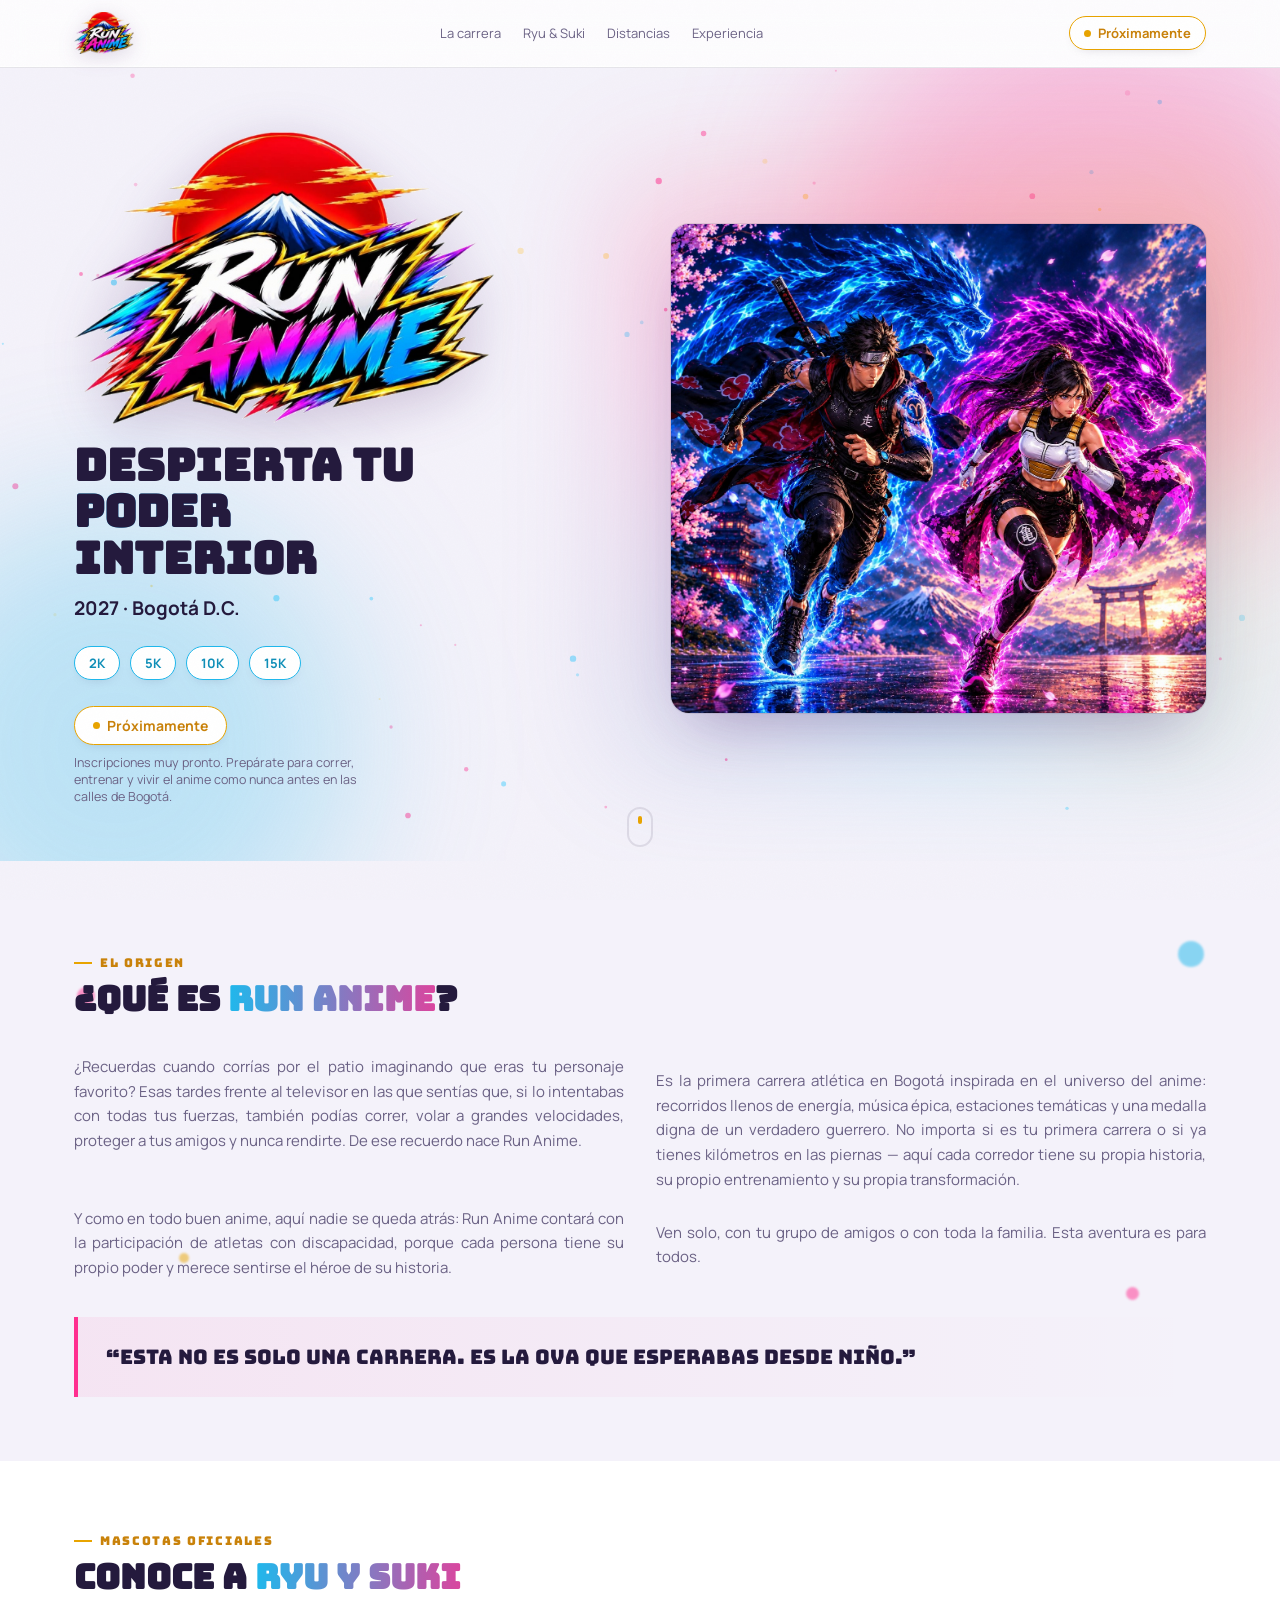
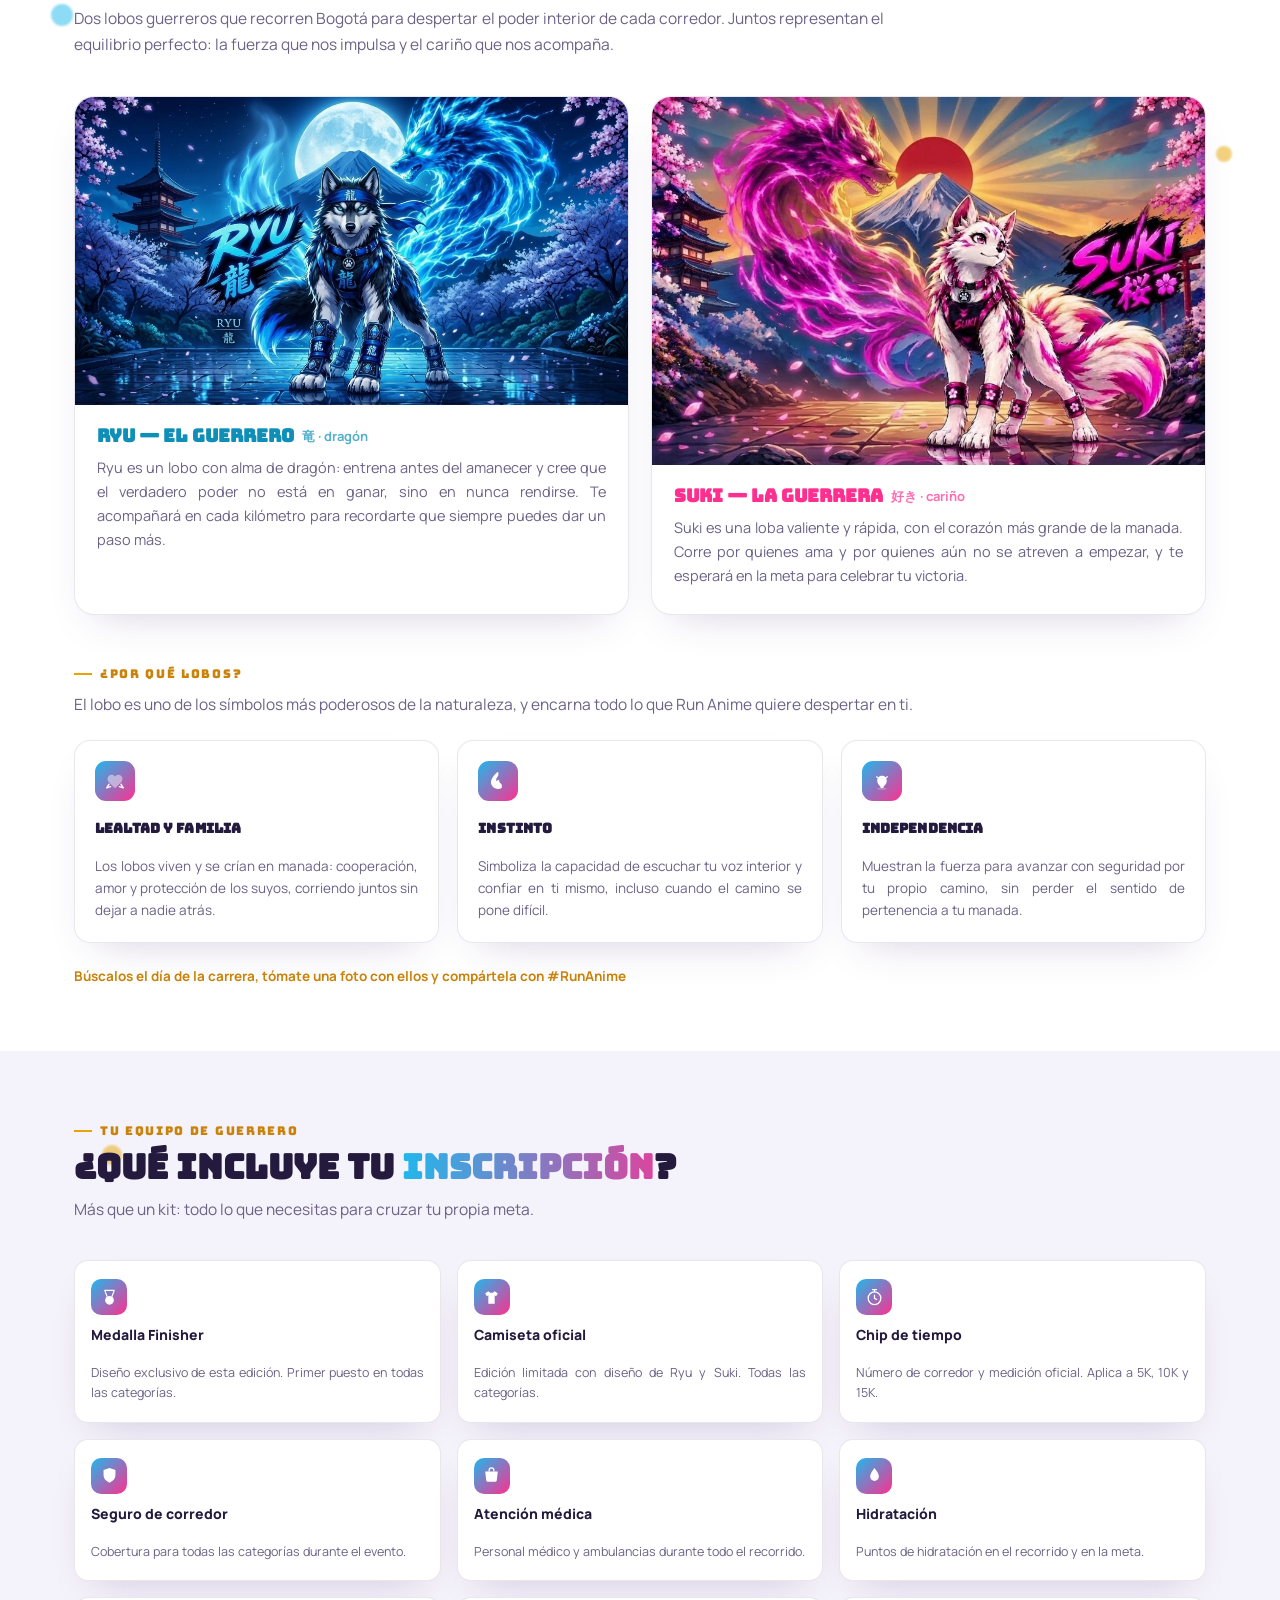
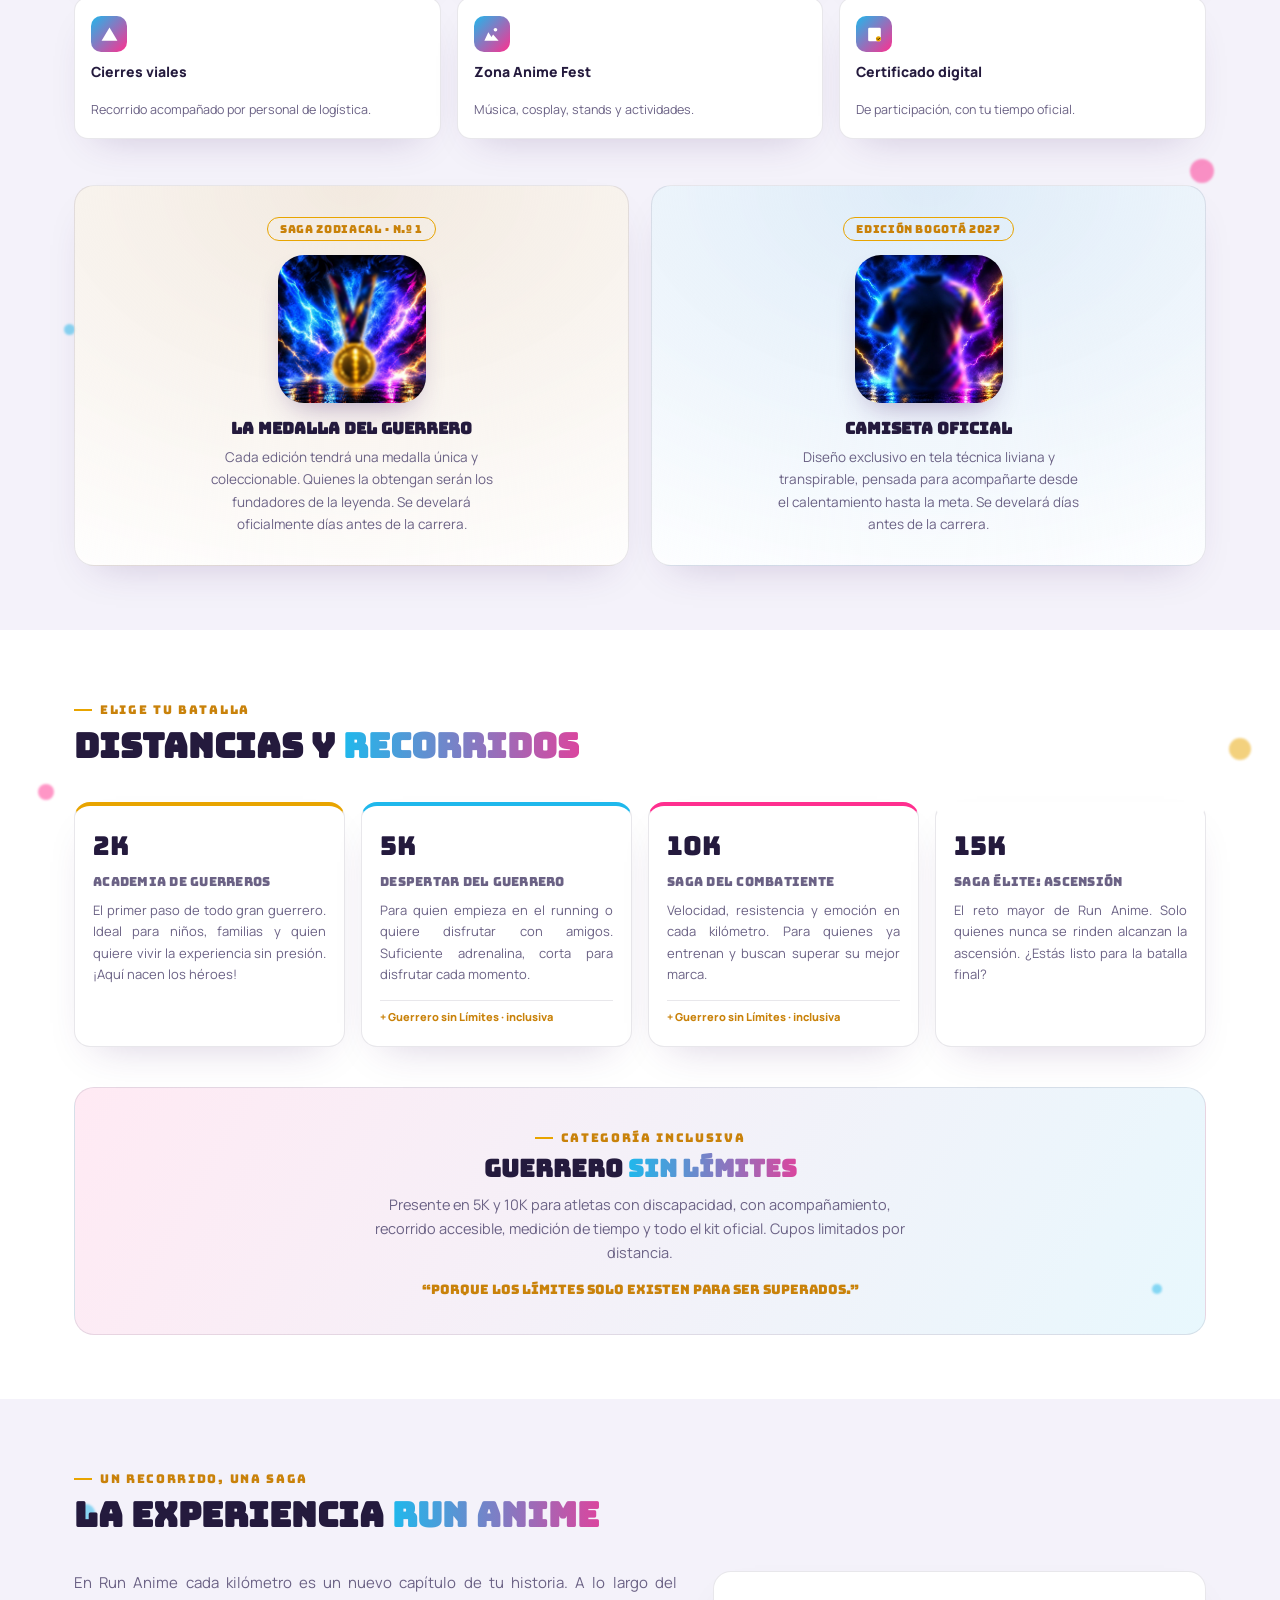
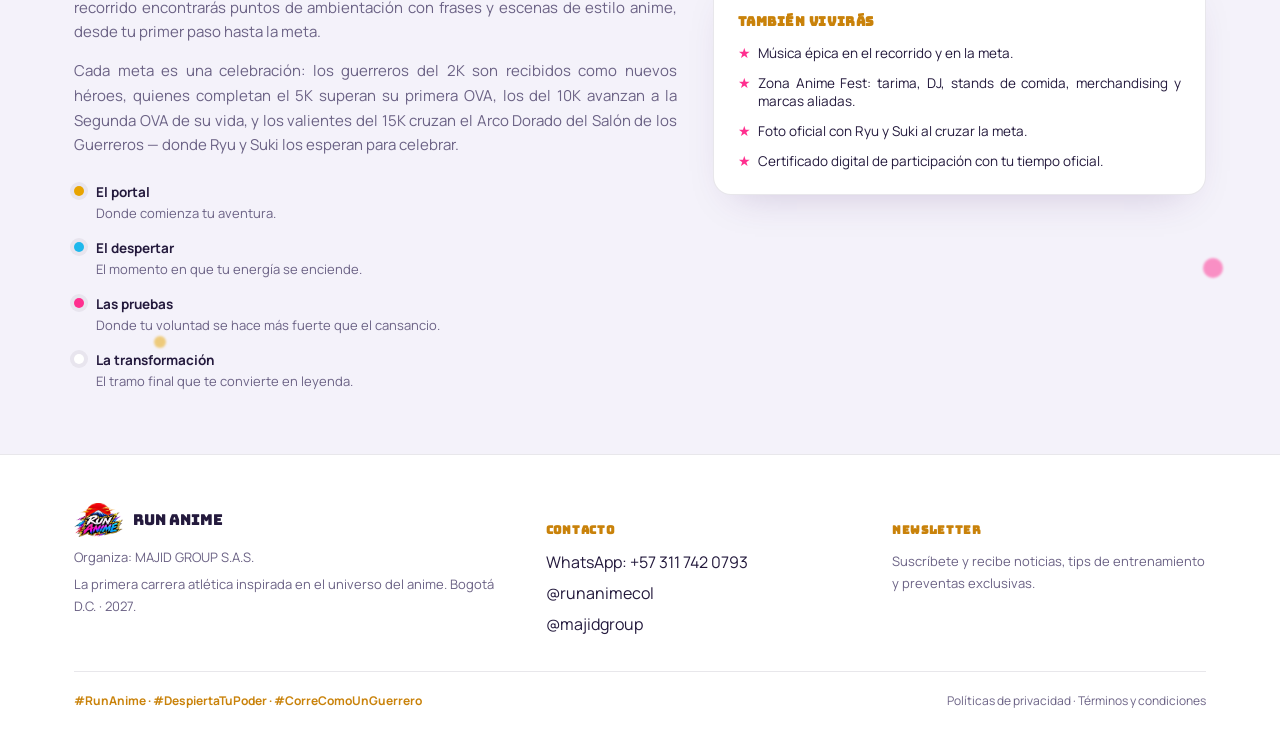
==== commit b81ad69a: "Segunda ronda de ajustes: quitar inscripción, mascotas completas, iconos propios - Reemplazar el bot" ====
--- a/index.html
+++ b/index.html
@@ -24,9 +24,8 @@
       <a href="#ryu-suki">Ryu &amp; Suki</a>
       <a href="#distancias">Distancias</a>
       <a href="#experiencia">Experiencia</a>
-      <a href="#inscripcion">Inscripción</a>
-    </div>
-    <a href="#inscripcion" class="btn btn-sm">¡Asegura tu cupo!</a>
+    </div>
+    <span class="chip soon nav-soon"><i class="pulse-dot"></i>Próximamente</span>
     <button class="burger" id="burger" aria-label="Abrir menú" aria-expanded="false">
       <span></span><span></span><span></span>
     </button>
@@ -36,7 +35,6 @@
     <a href="#ryu-suki">Ryu &amp; Suki</a>
     <a href="#distancias">Distancias</a>
     <a href="#experiencia">Experiencia</a>
-    <a href="#inscripcion">Inscripción</a>
   </div>
 </nav>
 
@@ -60,8 +58,8 @@
         <span class="chip dist">15K</span>
       </div>
       <div class="hero-cta">
-        <a href="#inscripcion" class="btn btn-glow">¡Asegura tu cupo!</a>
-        <small>Cupos limitados. Corre, entrena y vive el anime como nunca antes en las calles de Bogotá.</small>
+        <span class="chip soon hero-soon"><i class="pulse-dot"></i>Próximamente</span>
+        <small>Inscripciones muy pronto. Prepárate para correr, entrenar y vivir el anime como nunca antes en las calles de Bogotá.</small>
       </div>
     </div>
     <div class="hero-art" data-reveal data-reveal-delay="150">
@@ -107,7 +105,7 @@
     <span style="width:9px;height:9px;left:80%;top:88%;background:var(--blue);animation-delay:-1.5s;"></span>
   </div>
   <div class="wrap">
-    <div class="sec-head" data-reveal>
+    <div class="sec-head wide" data-reveal>
       <span class="eyebrow">Mascotas oficiales</span>
       <h2>Conoce a <span class="grad-text">Ryu y Suki</span></h2>
       <p>Dos lobos guerreros que recorren Bogotá para despertar el poder interior de cada corredor. Juntos representan el equilibrio perfecto: la fuerza que nos impulsa y el cariño que nos acompaña.</p>
@@ -136,10 +134,9 @@
         <div class="feature" data-reveal>
           <div class="ico">
             <svg viewBox="0 0 24 24" fill="none" xmlns="http://www.w3.org/2000/svg" aria-hidden="true">
-              <path d="M12 21c-3.5-2.4-7-5-7-8.5C5 10 6.6 8 9 8c1.3 0 2.4.7 3 1.7C12.6 8.7 13.7 8 15 8c2.4 0 4 2 4 4.5 0 3.5-3.5 6.1-7 8.5Z" fill="currentColor"/>
-              <circle cx="7" cy="6.5" r="1.6" fill="currentColor"/>
-              <circle cx="12" cy="4.6" r="1.6" fill="currentColor"/>
-              <circle cx="17" cy="6.5" r="1.6" fill="currentColor"/>
+              <path d="M12 7.2c-1.7-2.1-4.6-2.6-6.6-.8C3.5 8 3.3 10.8 5 13l7 7 7-7c1.7-2.2 1.5-5-.4-6.6-2-1.8-4.9-1.3-6.6.8Z" fill="currentColor" opacity=".45"/>
+              <path d="M5.5 15.5 3 19.5l4.2-1.4" stroke="currentColor" stroke-width="1.5" stroke-linecap="round" stroke-linejoin="round"/>
+              <path d="M18.5 15.5 21 19.5l-4.2-1.4" stroke="currentColor" stroke-width="1.5" stroke-linecap="round" stroke-linejoin="round"/>
             </svg>
           </div>
           <h4>Lealtad y familia</h4>
@@ -148,19 +145,20 @@
         <div class="feature" data-reveal data-reveal-delay="100">
           <div class="ico">
             <svg viewBox="0 0 24 24" fill="none" xmlns="http://www.w3.org/2000/svg" aria-hidden="true">
-              <path d="M2 12c2.5-4.5 6-7 10-7s7.5 2.5 10 7c-2.5 4.5-6 7-10 7s-7.5-2.5-10-7Z" stroke="currentColor" stroke-width="1.8" stroke-linejoin="round"/>
-              <circle cx="12" cy="12" r="3.2" fill="currentColor"/>
+              <path d="M12 2c1 2.3.6 3.9-.6 5.4-1.4 1.7-1.8 3.2-.9 5 .7-1.1 1.6-1.7 2.8-1.9-.3 1.6.1 2.8 1.4 3.9 1.7 1.5 2.1 3.4 1 5.6-3.4 1.3-7.6.6-9.8-2.3-2.4-3.1-1.8-7 .6-10C8.2 5.1 10 3.4 12 2Z" fill="currentColor"/>
             </svg>
           </div>
-          <h4>Instinto e intuición</h4>
-          <p>Simbolizan la capacidad de escuchar tu voz interior y confiar en ti mismo, incluso cuando el camino se pone difícil.</p>
+          <h4>Instinto</h4>
+          <p>Simboliza la capacidad de escuchar tu voz interior y confiar en ti mismo, incluso cuando el camino se pone difícil.</p>
         </div>
         <div class="feature" data-reveal data-reveal-delay="200">
           <div class="ico">
             <svg viewBox="0 0 24 24" fill="none" xmlns="http://www.w3.org/2000/svg" aria-hidden="true">
-              <path d="M3 19 9.5 7l3 5.5L14.5 9 21 19Z" fill="currentColor"/>
-              <path d="M9.5 7 3 19" stroke="currentColor" stroke-width="1.6" stroke-linejoin="round"/>
-              <circle cx="9.5" cy="4.2" r="1.6" fill="currentColor"/>
+              <ellipse cx="12" cy="20.5" rx="5" ry="1.1" fill="currentColor" opacity=".25"/>
+              <path d="M12 6.4C9 6.4 6.8 8.7 6.8 11.8c0 2.6 1.4 4.3 2.9 5.6.5.4.8 1 .8 1.6v.6h3v-.6c0-.6.3-1.2.8-1.6 1.5-1.3 2.9-3 2.9-5.6C17.2 8.7 15 6.4 12 6.4Z" fill="currentColor"/>
+              <path d="M8.6 9.2 6.2 7.4M15.4 9.2l2.4-1.8" stroke="currentColor" stroke-width="1.4" stroke-linecap="round"/>
+              <circle cx="10.1" cy="12" r=".9" fill="var(--panel)"/>
+              <circle cx="13.9" cy="12" r=".9" fill="var(--panel)"/>
             </svg>
           </div>
           <h4>Independencia</h4>
@@ -185,36 +183,49 @@
       <p>Más que un kit: todo lo que necesitas para cruzar tu propia meta.</p>
     </div>
     <div class="kit-grid">
-      <div class="kit-item" data-reveal><span class="n">01</span><h4>Medalla Finisher</h4><p>Diseño exclusivo de esta edición. Primer puesto en todas las categorías.</p></div>
-      <div class="kit-item" data-reveal data-reveal-delay="40"><span class="n">02</span><h4>Camiseta oficial</h4><p>Edición limitada con diseño de Ryu y Suki. Todas las categorías.</p></div>
-      <div class="kit-item" data-reveal data-reveal-delay="80"><span class="n">03</span><h4>Chip de tiempo</h4><p>Número de corredor y medición oficial. Aplica a 5K, 10K y 15K.</p></div>
-      <div class="kit-item" data-reveal data-reveal-delay="120"><span class="n">04</span><h4>Seguro de corredor</h4><p>Cobertura para todas las categorías durante el evento.</p></div>
-      <div class="kit-item" data-reveal><span class="n">05</span><h4>Atención médica</h4><p>Personal médico y ambulancias durante todo el recorrido.</p></div>
-      <div class="kit-item" data-reveal data-reveal-delay="40"><span class="n">06</span><h4>Hidratación</h4><p>Puntos de hidratación en el recorrido y en la meta.</p></div>
-      <div class="kit-item" data-reveal data-reveal-delay="80"><span class="n">07</span><h4>Cierres viales</h4><p>Recorrido acompañado por personal de logística.</p></div>
-      <div class="kit-item" data-reveal data-reveal-delay="120"><span class="n">08</span><h4>Zona Anime Fest</h4><p>Música, cosplay, stands y actividades.</p></div>
-      <div class="kit-item" data-reveal><span class="n">09</span><h4>Certificado digital</h4><p>De participación, con tu tiempo oficial.</p></div>
+      <div class="kit-item" data-reveal>
+        <span class="n-ico"><svg viewBox="0 0 24 24" fill="none" aria-hidden="true"><path d="M9 11 6 3h12l-3 8" stroke="currentColor" stroke-width="1.5" stroke-linejoin="round"/><circle cx="12" cy="15.5" r="5.5" fill="currentColor"/><path d="M12 12.3 13 14.6l2.4.2-1.8 1.6.6 2.3-2.2-1.3-2.2 1.3.6-2.3-1.8-1.6 2.4-.2Z" fill="var(--panel)"/></svg></span>
+        <h4>Medalla Finisher</h4><p>Diseño exclusivo de esta edición. Primer puesto en todas las categorías.</p>
+      </div>
+      <div class="kit-item" data-reveal data-reveal-delay="40">
+        <span class="n-ico"><svg viewBox="0 0 24 24" fill="none" aria-hidden="true"><path d="M8 4 4 7l2.2 3.4L8 9.2V20h8V9.2l1.8 1.2L20 7l-4-3-2.2 2h-3.6Z" fill="currentColor"/></svg></span>
+        <h4>Camiseta oficial</h4><p>Edición limitada con diseño de Ryu y Suki. Todas las categorías.</p>
+      </div>
+      <div class="kit-item" data-reveal data-reveal-delay="80">
+        <span class="n-ico"><svg viewBox="0 0 24 24" fill="none" aria-hidden="true"><circle cx="12" cy="13" r="8" stroke="currentColor" stroke-width="1.6"/><path d="M12 9v4l2.8 1.6" stroke="currentColor" stroke-width="1.6" stroke-linecap="round"/><path d="M9.5 2h5M12 2v2.4" stroke="currentColor" stroke-width="1.6" stroke-linecap="round"/></svg></span>
+        <h4>Chip de tiempo</h4><p>Número de corredor y medición oficial. Aplica a 5K, 10K y 15K.</p>
+      </div>
+      <div class="kit-item" data-reveal data-reveal-delay="120">
+        <span class="n-ico"><svg viewBox="0 0 24 24" fill="none" aria-hidden="true"><path d="M12 2.5 19.5 5v6.2c0 5-3.2 8.3-7.5 9.8-4.3-1.5-7.5-4.8-7.5-9.8V5Z" fill="currentColor"/><path d="m9 12.3 2.1 2.1L15.5 10" stroke="var(--panel)" stroke-width="1.6" stroke-linecap="round" stroke-linejoin="round"/></svg></span>
+        <h4>Seguro de corredor</h4><p>Cobertura para todas las categorías durante el evento.</p>
+      </div>
+      <div class="kit-item" data-reveal>
+        <span class="n-ico"><svg viewBox="0 0 24 24" fill="none" aria-hidden="true"><path d="M4 7h16l-1.4 11.2a2 2 0 0 1-2 1.8H7.4a2 2 0 0 1-2-1.8L4 7Z" fill="currentColor"/><path d="M9 7V5.5A3 3 0 0 1 12 2.5a3 3 0 0 1 3 3V7" stroke="currentColor" stroke-width="1.6"/><path d="M12 10.5v5M9.5 13h5" stroke="var(--panel)" stroke-width="1.8" stroke-linecap="round"/></svg></span>
+        <h4>Atención médica</h4><p>Personal médico y ambulancias durante todo el recorrido.</p>
+      </div>
+      <div class="kit-item" data-reveal data-reveal-delay="40">
+        <span class="n-ico"><svg viewBox="0 0 24 24" fill="none" aria-hidden="true"><path d="M12 2.5c2.8 3.6 5.5 7.3 5.5 10.8a5.5 5.5 0 1 1-11 0c0-3.5 2.7-7.2 5.5-10.8Z" fill="currentColor"/></svg></span>
+        <h4>Hidratación</h4><p>Puntos de hidratación en el recorrido y en la meta.</p>
+      </div>
+      <div class="kit-item" data-reveal data-reveal-delay="80">
+        <span class="n-ico"><svg viewBox="0 0 24 24" fill="none" aria-hidden="true"><path d="M12 3 22 20H2Z" fill="currentColor"/><path d="M12 10v4" stroke="var(--panel)" stroke-width="1.8" stroke-linecap="round"/><circle cx="12" cy="17" r="1" fill="var(--panel)"/></svg></span>
+        <h4>Cierres viales</h4><p>Recorrido acompañado por personal de logística.</p>
+      </div>
+      <div class="kit-item" data-reveal data-reveal-delay="120">
+        <span class="n-ico"><svg viewBox="0 0 24 24" fill="none" aria-hidden="true"><path d="M3 20 8 9l4 6 2-3 7 8Z" fill="currentColor"/><circle cx="17" cy="6" r="2.3" fill="currentColor"/></svg></span>
+        <h4>Zona Anime Fest</h4><p>Música, cosplay, stands y actividades.</p>
+      </div>
+      <div class="kit-item" data-reveal>
+        <span class="n-ico"><svg viewBox="0 0 24 24" fill="none" aria-hidden="true"><rect x="4" y="3.5" width="16" height="17" rx="1.6" fill="currentColor"/><path d="M8 8h8M8 11.5h8M8 15h5" stroke="var(--panel)" stroke-width="1.4" stroke-linecap="round"/><circle cx="17" cy="17.5" r="3.2" fill="var(--gold)"/><path d="m15.7 17.5 1 1 1.8-1.9" stroke="#2b1a00" stroke-width="1.2" stroke-linecap="round" stroke-linejoin="round"/></svg></span>
+        <h4>Certificado digital</h4><p>De participación, con tu tiempo oficial.</p>
+      </div>
     </div>
 
     <div class="reveal-grid" style="margin-top:46px;">
       <div class="reveal-card medal" data-reveal>
         <span class="badge">Saga Zodiacal · N.º 1</span>
         <div class="reveal-icon">
-          <svg class="veiled" viewBox="0 0 100 100" aria-hidden="true">
-            <defs>
-              <linearGradient id="medalGold" x1="0" y1="0" x2="1" y2="1">
-                <stop offset="0%" stop-color="#fff4cf"/>
-                <stop offset="45%" stop-color="#ffc93c"/>
-                <stop offset="100%" stop-color="#b8790a"/>
-              </linearGradient>
-            </defs>
-            <path d="M38 46 26 14h12l9 24Z" fill="#ff2f8f"/>
-            <path d="M62 46 74 14H62l-9 24Z" fill="#29c8ff"/>
-            <circle cx="50" cy="60" r="26" fill="url(#medalGold)" stroke="#7a4d05" stroke-width="2"/>
-            <circle cx="50" cy="60" r="18" fill="none" stroke="#7a4d05" stroke-width="1.5" stroke-dasharray="2 3"/>
-            <path d="M50 50 53.5 57.5 61.5 58.5 55.5 64 57 72 50 68 43 72 44.5 64 38.5 58.5 46.5 57.5Z" fill="#7a4d05"/>
-          </svg>
-          <span class="veil"><svg viewBox="0 0 24 24" fill="none" aria-hidden="true"><path d="M2 12s3.8-7 10-7 10 7 10 7-3.8 7-10 7-10-7-10-7Z" stroke="currentColor" stroke-width="1.6"/><path d="M3 3l18 18" stroke="currentColor" stroke-width="1.6"/></svg></span>
+          <img src="assets/img/medal-reveal.jpg" alt="Medalla del guerrero — develación próxima" loading="lazy">
         </div>
         <h3>La medalla del guerrero</h3>
         <p>Cada edición tendrá una medalla única y coleccionable. Quienes la obtengan serán los fundadores de la leyenda. Se develará oficialmente días antes de la carrera.</p>
@@ -222,18 +233,7 @@
       <div class="reveal-card shirt" data-reveal data-reveal-delay="120">
         <span class="badge">Edición Bogotá 2027</span>
         <div class="reveal-icon">
-          <svg class="veiled" viewBox="0 0 100 100" aria-hidden="true">
-            <defs>
-              <linearGradient id="shirtBlue" x1="0" y1="0" x2="1" y2="1">
-                <stop offset="0%" stop-color="#8fe6ff"/>
-                <stop offset="55%" stop-color="#29c8ff"/>
-                <stop offset="100%" stop-color="#ff2f8f"/>
-              </linearGradient>
-            </defs>
-            <path d="M36 20 20 30l6 12 8-4v40h32V38l8 4 6-12-16-10-6 6h-16Z" fill="url(#shirtBlue)" stroke="#12324a" stroke-width="2" stroke-linejoin="round"/>
-            <path d="M42 20a8 8 0 0 0 16 0" fill="none" stroke="#12324a" stroke-width="2"/>
-          </svg>
-          <span class="veil"><svg viewBox="0 0 24 24" fill="none" aria-hidden="true"><path d="M2 12s3.8-7 10-7 10 7 10 7-3.8 7-10 7-10-7-10-7Z" stroke="currentColor" stroke-width="1.6"/><path d="M3 3l18 18" stroke="currentColor" stroke-width="1.6"/></svg></span>
+          <img src="assets/img/shirt-reveal.jpg" alt="Camiseta oficial — develación próxima" loading="lazy">
         </div>
         <h3>Camiseta oficial</h3>
         <p>Diseño exclusivo en tela técnica liviana y transpirable, pensada para acompañarte desde el calentamiento hasta la meta. Se develará días antes de la carrera.</p>
@@ -322,63 +322,6 @@
   </div>
 </section>
 
-<section id="inscripcion" class="section-pad alt">
-  <div class="bubbles" aria-hidden="true">
-    <span style="width:20px;height:20px;left:5%;top:14%;background:var(--gold);"></span>
-    <span style="width:14px;height:14px;left:8%;top:78%;background:var(--pink);animation-delay:-3s;"></span>
-    <span style="width:18px;height:18px;left:95%;top:20%;background:var(--blue);animation-delay:-1.5s;"></span>
-  </div>
-  <div class="wrap">
-    <div class="form-card" data-reveal>
-      <div class="form-head">
-        <span class="eyebrow" style="justify-content:center;">Prototipo de inscripción</span>
-        <h2 style="margin-top:10px;font-size:22px;">Prepara tu leyenda</h2>
-        <p style="margin-top:8px;">Cupos limitados. Este formulario es una vista previa del flujo de registro.</p>
-      </div>
-
-      <form id="signup-form">
-        <div class="form-grid">
-          <div><label for="f-nombre">Nombres y apellidos</label><input id="f-nombre" required placeholder="Ej. Camila Rodríguez"></div>
-          <div><label for="f-doc">N.º de documento</label><input id="f-doc" required placeholder="CC / TI / CE"></div>
-          <div><label for="f-correo">Correo electrónico</label><input id="f-correo" type="email" required placeholder="tu@correo.com"></div>
-          <div><label for="f-cel">Celular</label><input id="f-cel" type="tel" required placeholder="+57 300 000 0000"></div>
-          <div><label for="f-ciudad">Ciudad</label><input id="f-ciudad" required placeholder="Bogotá D.C."></div>
-          <div><label for="f-talla">Talla de camiseta</label>
-            <select id="f-talla" required>
-              <option value="">Selecciona</option>
-              <option>XS</option><option>S</option><option>M</option><option>L</option><option>XL</option><option>XXL</option>
-            </select>
-          </div>
-          <div class="full">
-            <label>Distancia y categoría</label>
-            <div class="dist-pick">
-              <label><input type="radio" name="dist" value="2K" required> 2K</label>
-              <label><input type="radio" name="dist" value="5K"> 5K</label>
-              <label><input type="radio" name="dist" value="5K-limites"> 5K · Guerrero sin Límites</label>
-              <label><input type="radio" name="dist" value="10K"> 10K</label>
-              <label><input type="radio" name="dist" value="10K-limites"> 10K · Guerrero sin Límites</label>
-              <label><input type="radio" name="dist" value="15K"> 15K</label>
-            </div>
-          </div>
-          <div class="full"><label for="f-emergencia">Contacto de emergencia (nombre y teléfono)</label><input id="f-emergencia" required placeholder="Nombre — teléfono"></div>
-        </div>
-
-        <div class="form-actions">
-          <button type="submit" class="btn btn-glow" style="width:100%;justify-content:center;">¡Asegura tu cupo!</button>
-          <p class="form-note">Al enviar aceptas el tratamiento de tus datos personales (Ley 1581 de 2012) y el uso de tu imagen durante el evento.</p>
-        </div>
-      </form>
-
-      <div id="form-success">
-        <div class="ico">🐺</div>
-        <h3>¡Tu poder ha despertado!</h3>
-        <p>Guardamos tu registro de prueba. En la versión final recibirás la confirmación por correo con tu número de guerrero.</p>
-        <button class="btn ghost" style="margin-top:16px;" id="reset-form">Volver al formulario</button>
-      </div>
-    </div>
-  </div>
-</section>
-
 <footer>
   <div class="wrap">
     <div class="foot-grid">
--- a/assets/css/style.css
+++ b/assets/css/style.css
@@ -183,8 +183,11 @@
 .mobile-menu a:active{color:var(--pink);}
 
 @media (max-width:820px){
-  .nav-links,.nav .btn{display:none;}
+  .nav-links{display:none;}
   .burger{display:flex;}
+}
+@media (max-width:480px){
+  .nav-soon{display:none;}
 }
 
 /* ---------- HERO ---------- */
@@ -227,6 +230,15 @@
 }
 .chip:hover{transform:translateY(-2px);}
 .chip.dist{border-color:var(--blue);color:#0f8fb8;}
+.chip.soon{border-color:var(--gold);color:#c9820a;display:inline-flex;align-items:center;gap:7px;}
+.pulse-dot{width:7px;height:7px;border-radius:50%;background:var(--gold);display:inline-block;animation:pulse 1.6s ease-in-out infinite;}
+@keyframes pulse{
+  0%{box-shadow:0 0 0 0 rgba(232,164,0,.5);}
+  70%{box-shadow:0 0 0 7px rgba(232,164,0,0);}
+  100%{box-shadow:0 0 0 0 rgba(232,164,0,0);}
+}
+.nav-soon{white-space:nowrap;}
+.hero-soon{font-size:14px;padding:9px 18px;}
 .hero-cta{margin-top:26px;display:flex;flex-direction:column;gap:9px;align-items:flex-start;}
 .hero-cta small{color:var(--muted);font-size:12.5px;max-width:38ch;}
 .hero-art{position:relative;}
@@ -261,6 +273,8 @@
 
 /* ---------- SECTION HEADERS ---------- */
 .sec-head{max-width:680px;margin-bottom:38px;}
+.sec-head.wide{max-width:none;}
+.sec-head.wide p{max-width:90ch;text-align:justify;text-align-last:left;}
 .sec-head h2{font-size:clamp(24px,3.4vw,34px);margin-top:10px;}
 .sec-head p{margin-top:12px;font-size:15.5px;}
 .section-pad{padding-block:64px;}
@@ -288,11 +302,9 @@
   will-change:transform;
 }
 .mascot-card:hover{box-shadow:0 26px 54px -22px rgba(76,34,110,.4);}
-.mascot-card .art{height:250px;overflow:hidden;}
-.mascot-card .art img{width:100%;height:100%;object-fit:cover;transition:transform .5s ease;}
-.mascot-card.ryu .art img{object-position:50% 22%;}
-.mascot-card.suki .art img{object-position:50% 18%;}
-.mascot-card:hover .art img{transform:scale(1.06);}
+.mascot-card .art{overflow:hidden;line-height:0;}
+.mascot-card .art img{width:100%;height:auto;display:block;transition:transform .5s ease;}
+.mascot-card:hover .art img{transform:scale(1.04);}
 .mascot-card .body{padding:22px 22px 26px;}
 .mascot-card h3{font-size:18px;display:flex;align-items:center;gap:8px;}
 .mascot-card .jp{font-size:13px;opacity:.7;font-family:'Manrope';font-weight:700;}
@@ -326,7 +338,11 @@
   transition:transform .25s ease, border-color .25s ease, background .25s ease;
 }
 .kit-item:hover{transform:translateY(-4px);border-color:var(--blue);}
-.kit-item .n{font-family:'Bungee';color:#c9820a;font-size:12px;}
+.kit-item .n-ico{
+  width:36px;height:36px;border-radius:10px;display:flex;align-items:center;justify-content:center;
+  background:linear-gradient(135deg,var(--blue),var(--pink));color:#fff;margin-bottom:10px;
+}
+.kit-item .n-ico svg{width:19px;height:19px;}
 .kit-item h4{font-size:14px;margin-top:8px;font-family:'Manrope';font-weight:800;color:var(--fg);}
 .kit-item p{font-size:12.5px;margin-top:6px;}
 @media (max-width:900px){.kit-grid{grid-template-columns:repeat(2,1fr);}}
@@ -343,20 +359,11 @@
 .reveal-card.medal{background:radial-gradient(120% 120% at 50% 0%,rgba(232,164,0,.10),var(--panel));}
 .reveal-card.shirt{background:radial-gradient(120% 120% at 50% 0%,rgba(31,184,236,.10),var(--panel));}
 .reveal-icon{
-  width:120px;height:120px;margin:0 auto 18px;border-radius:50%;
-  display:flex;align-items:center;justify-content:center;position:relative;
-  border:2px dashed var(--line);overflow:hidden;
-}
-.reveal-icon svg.veiled{
-  width:64%;height:64%;filter:blur(5px) saturate(1.1);opacity:.55;
-  animation:spin-slow 12s linear infinite;
-}
-.reveal-icon .veil{
-  position:absolute;inset:0;display:flex;align-items:center;justify-content:center;
-  background:rgba(255,255,255,.38);backdrop-filter:blur(2px);color:var(--fg);
-}
-.reveal-icon .veil svg{width:26px;height:26px;opacity:.75;}
-@keyframes spin-slow{to{transform:rotate(360deg);}}
+  width:148px;height:148px;margin:0 auto 18px;border-radius:26px;
+  position:relative;overflow:hidden;box-shadow:0 14px 30px -14px rgba(76,34,110,.45);
+}
+.reveal-icon img{width:100%;height:100%;object-fit:cover;transition:transform .5s ease;}
+.reveal-card:hover .reveal-icon img{transform:scale(1.05);}
 .reveal-card h3{font-size:16px;margin-bottom:8px;}
 .reveal-card .badge{
   display:inline-block;margin-bottom:14px;font-size:11px;font-family:'Bungee';
@@ -405,41 +412,6 @@
 .extras li::before{content:"★";position:absolute;left:0;color:var(--pink);}
 @media (max-width:900px){.exp-wrap{grid-template-columns:1fr;}}
 
-/* FORM */
-.form-card{
-  background:var(--panel);border:1px solid var(--line);border-radius:22px;box-shadow:var(--shadow);
-  padding:32px;max-width:760px;margin:0 auto;
-}
-.form-card .form-head{text-align:center;margin-bottom:22px;}
-.form-card .form-head p{text-align:center;}
-.form-grid{display:grid;grid-template-columns:1fr 1fr;gap:14px;}
-.form-grid .full{grid-column:1/-1;}
-label{font-size:12px;font-weight:800;color:var(--muted);display:block;margin-bottom:6px;letter-spacing:.02em;}
-input,select{
-  width:100%;padding:11px 12px;border-radius:10px;border:1px solid var(--line);
-  background:var(--bg-alt);color:var(--fg);font-family:'Manrope';font-size:13.5px;
-  transition:border-color .2s ease, box-shadow .2s ease;
-}
-input:focus,select:focus{outline:none;border-color:var(--blue);box-shadow:0 0 0 3px rgba(31,184,236,.16);}
-.dist-pick{display:flex;flex-wrap:wrap;gap:8px;}
-.dist-pick label{
-  display:inline-flex;align-items:center;gap:6px;font-size:12.5px;font-weight:700;color:var(--fg);
-  border:1px solid var(--line);padding:8px 12px;border-radius:999px;cursor:pointer;margin:0;
-  transition:border-color .2s ease, background .2s ease;
-}
-.dist-pick label:has(input:checked){border-color:var(--pink);background:rgba(255,47,143,.08);}
-.dist-pick input{width:auto;padding:0;accent-color:var(--pink);}
-.form-actions{margin-top:22px;display:flex;flex-direction:column;align-items:center;gap:10px;}
-.form-note{font-size:11.5px;color:var(--muted);text-align:center;}
-#form-success{display:none;text-align:center;padding:30px 10px;animation:pop-in .5s cubic-bezier(.34,1.56,.64,1);}
-#form-success.show{display:block;}
-@keyframes pop-in{from{opacity:0;transform:scale(.9);}to{opacity:1;transform:scale(1);}}
-#form-success .ico{font-size:40px;margin-bottom:10px;display:inline-block;animation:bounce 1.4s ease-in-out infinite;}
-@keyframes bounce{0%,100%{transform:translateY(0);}50%{transform:translateY(-8px);}}
-#form-success h3{font-size:18px;color:#c9820a;margin-bottom:8px;}
-#form-success p{font-size:13.5px;max-width:42ch;margin:0 auto;text-align:center;}
-@media (max-width:640px){.form-grid{grid-template-columns:1fr;}}
-
 /* FOOTER */
 footer{background:var(--bg-alt);border-top:1px solid var(--line);padding-block:48px 26px;}
 .foot-grid{display:grid;grid-template-columns:1.4fr 1fr 1fr;gap:32px;}
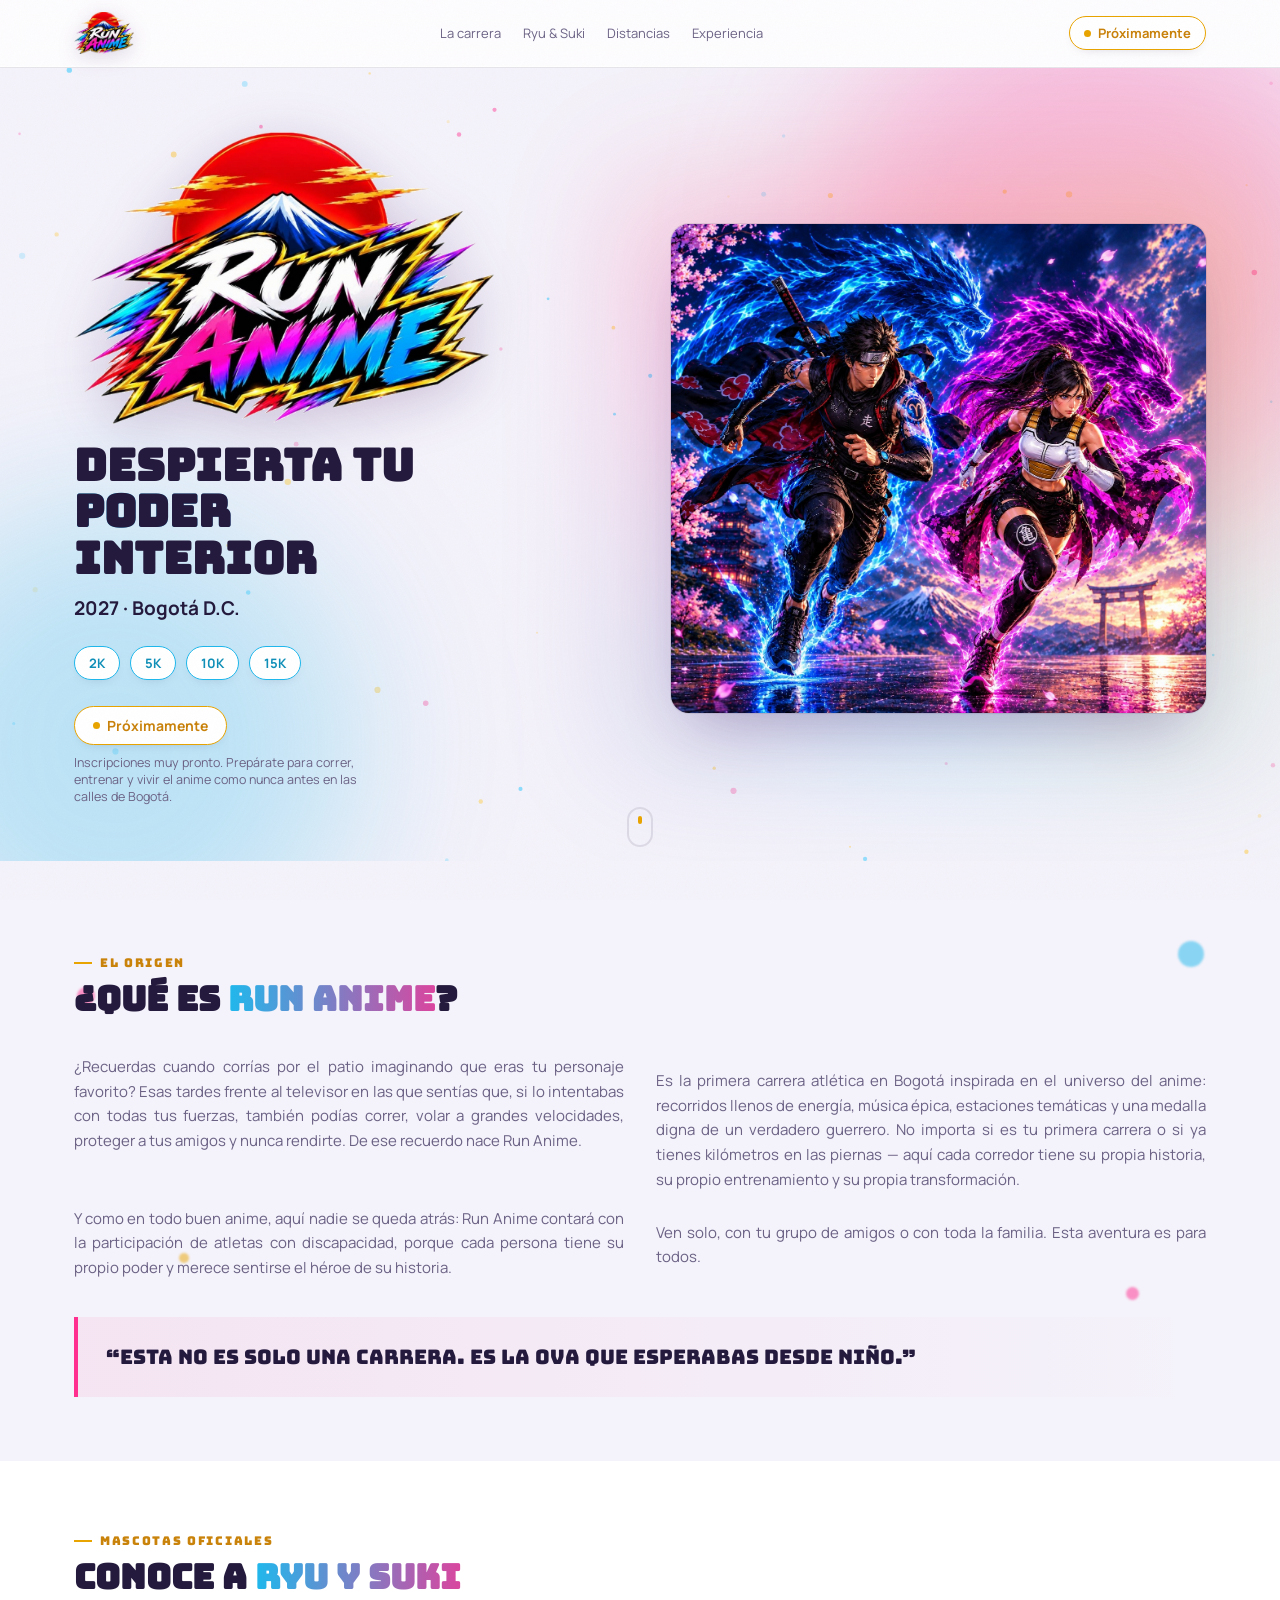
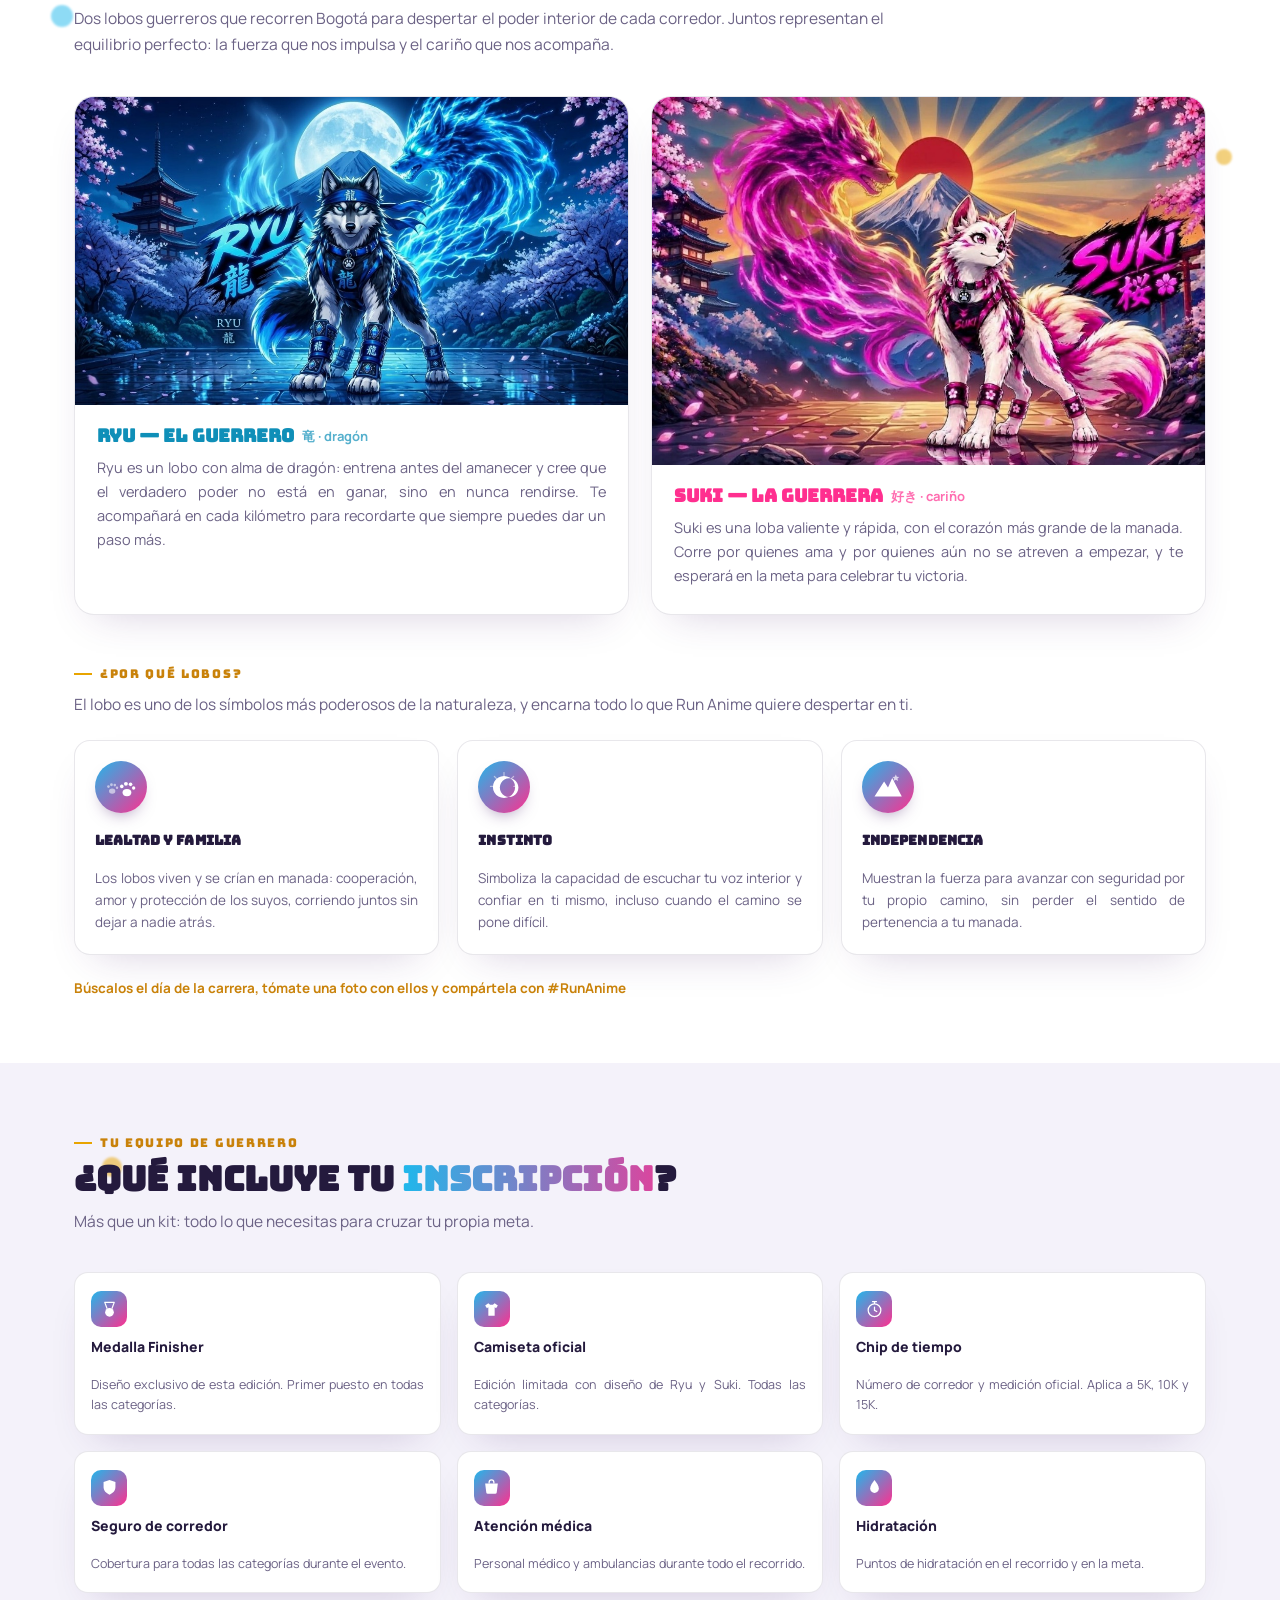
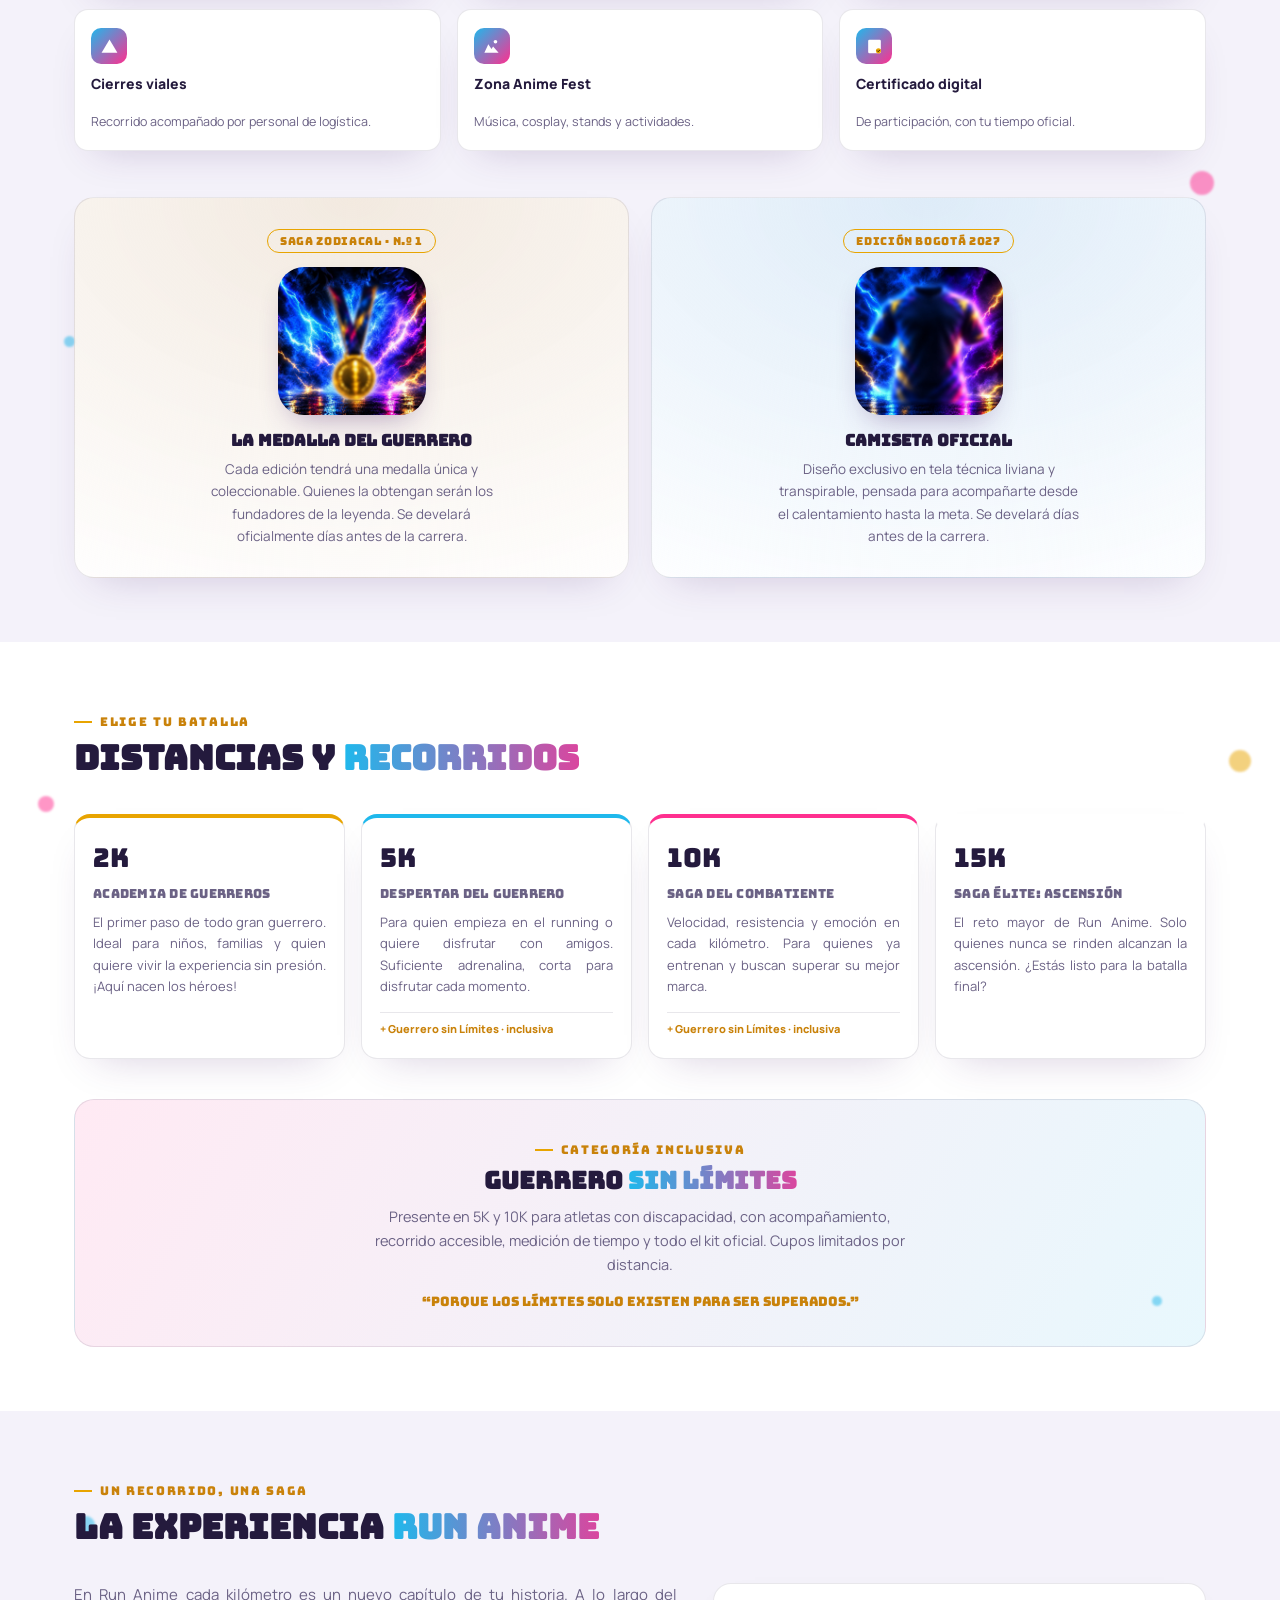
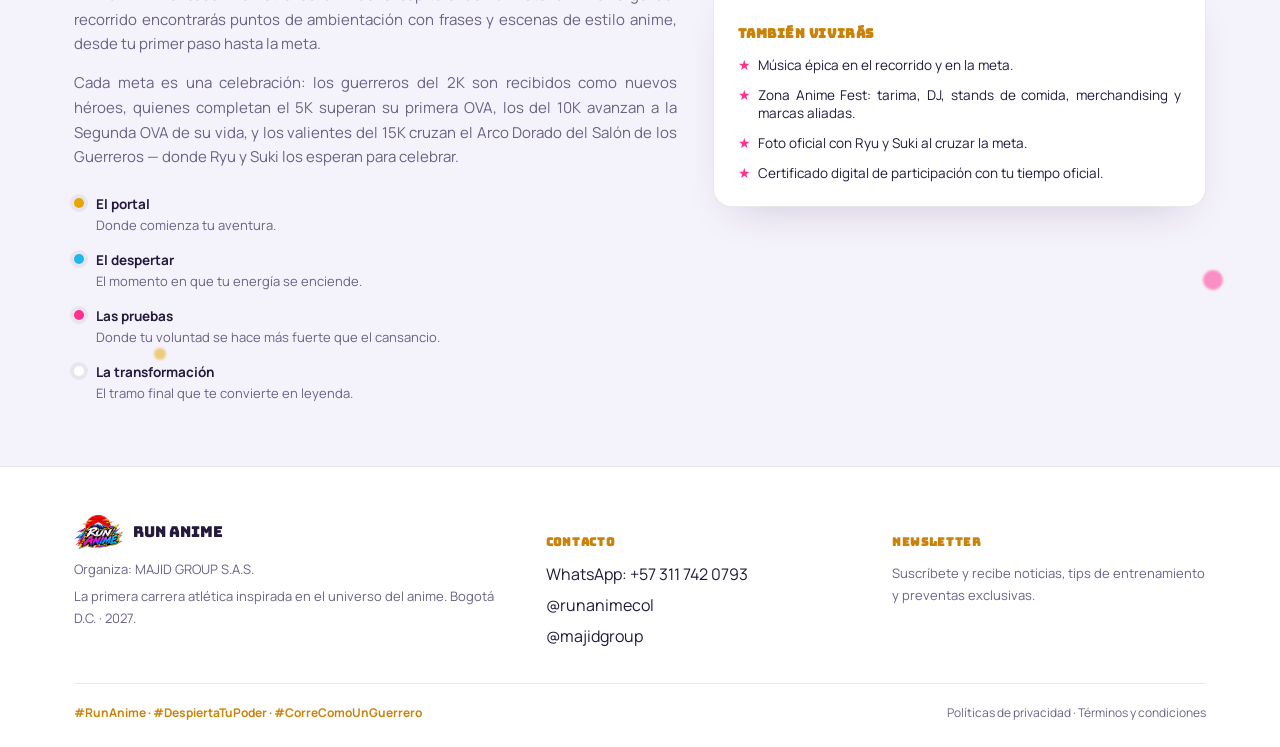
==== commit 3fce7f24: "Mejorar iconos de Lealtad/Instinto/Independencia a estilo medallón Insignias circulares más grandes " ====
--- a/index.html
+++ b/index.html
@@ -133,10 +133,15 @@
       <div class="feature-row">
         <div class="feature" data-reveal>
           <div class="ico">
-            <svg viewBox="0 0 24 24" fill="none" xmlns="http://www.w3.org/2000/svg" aria-hidden="true">
-              <path d="M12 7.2c-1.7-2.1-4.6-2.6-6.6-.8C3.5 8 3.3 10.8 5 13l7 7 7-7c1.7-2.2 1.5-5-.4-6.6-2-1.8-4.9-1.3-6.6.8Z" fill="currentColor" opacity=".45"/>
-              <path d="M5.5 15.5 3 19.5l4.2-1.4" stroke="currentColor" stroke-width="1.5" stroke-linecap="round" stroke-linejoin="round"/>
-              <path d="M18.5 15.5 21 19.5l-4.2-1.4" stroke="currentColor" stroke-width="1.5" stroke-linecap="round" stroke-linejoin="round"/>
+            <svg viewBox="0 0 100 100" fill="none" xmlns="http://www.w3.org/2000/svg" aria-hidden="true">
+              <g transform="translate(2,40) scale(0.62)" fill="currentColor" opacity=".55">
+                <ellipse cx="30" cy="38" rx="17" ry="14"/>
+                <circle cx="10" cy="14" r="7"/><circle cx="26" cy="4" r="7.5"/><circle cx="44" cy="6" r="7"/><circle cx="56" cy="20" r="6.5"/>
+              </g>
+              <g transform="translate(44,36) scale(0.86)" fill="currentColor">
+                <ellipse cx="30" cy="38" rx="17" ry="14"/>
+                <circle cx="10" cy="14" r="7"/><circle cx="26" cy="4" r="7.5"/><circle cx="44" cy="6" r="7"/><circle cx="56" cy="20" r="6.5"/>
+              </g>
             </svg>
           </div>
           <h4>Lealtad y familia</h4>
@@ -144,8 +149,15 @@
         </div>
         <div class="feature" data-reveal data-reveal-delay="100">
           <div class="ico">
-            <svg viewBox="0 0 24 24" fill="none" xmlns="http://www.w3.org/2000/svg" aria-hidden="true">
-              <path d="M12 2c1 2.3.6 3.9-.6 5.4-1.4 1.7-1.8 3.2-.9 5 .7-1.1 1.6-1.7 2.8-1.9-.3 1.6.1 2.8 1.4 3.9 1.7 1.5 2.1 3.4 1 5.6-3.4 1.3-7.6.6-9.8-2.3-2.4-3.1-1.8-7 .6-10C8.2 5.1 10 3.4 12 2Z" fill="currentColor"/>
+            <svg viewBox="0 0 100 100" fill="none" xmlns="http://www.w3.org/2000/svg" aria-hidden="true">
+              <g stroke="currentColor" stroke-width="4" stroke-linecap="round" opacity=".5">
+                <line x1="50" y1="2" x2="50" y2="14"/>
+                <line x1="82" y1="15" x2="74" y2="23"/>
+                <line x1="95" y1="48" x2="83" y2="48"/>
+                <line x1="18" y1="15" x2="26" y2="23"/>
+                <line x1="5" y1="48" x2="17" y2="48"/>
+              </g>
+              <path fill-rule="evenodd" d="M50,13 a37,37 0 1 0 0.1,0 Z M67,21 a31,31 0 1 0 0.1,0 Z" fill="currentColor"/>
             </svg>
           </div>
           <h4>Instinto</h4>
@@ -153,12 +165,9 @@
         </div>
         <div class="feature" data-reveal data-reveal-delay="200">
           <div class="ico">
-            <svg viewBox="0 0 24 24" fill="none" xmlns="http://www.w3.org/2000/svg" aria-hidden="true">
-              <ellipse cx="12" cy="20.5" rx="5" ry="1.1" fill="currentColor" opacity=".25"/>
-              <path d="M12 6.4C9 6.4 6.8 8.7 6.8 11.8c0 2.6 1.4 4.3 2.9 5.6.5.4.8 1 .8 1.6v.6h3v-.6c0-.6.3-1.2.8-1.6 1.5-1.3 2.9-3 2.9-5.6C17.2 8.7 15 6.4 12 6.4Z" fill="currentColor"/>
-              <path d="M8.6 9.2 6.2 7.4M15.4 9.2l2.4-1.8" stroke="currentColor" stroke-width="1.4" stroke-linecap="round"/>
-              <circle cx="10.1" cy="12" r=".9" fill="var(--panel)"/>
-              <circle cx="13.9" cy="12" r=".9" fill="var(--panel)"/>
+            <svg viewBox="0 0 100 100" fill="none" xmlns="http://www.w3.org/2000/svg" aria-hidden="true">
+              <path d="M5,82 L37,32 L50,52 L64,20 L96,82 Z" fill="currentColor"/>
+              <path d="M76,8 L79.5,15.5 L87.5,16.5 L81.5,22 L83.5,30 L76,25.5 L68.5,30 L70.5,22 L64.5,16.5 L72.5,15.5 Z" fill="currentColor" opacity=".7"/>
             </svg>
           </div>
           <h4>Independencia</h4>
--- a/assets/css/style.css
+++ b/assets/css/style.css
@@ -322,10 +322,11 @@
 }
 .feature:hover{transform:translateY(-4px);border-color:var(--pink);}
 .feature .ico{
-  width:40px;height:40px;border-radius:11px;display:flex;align-items:center;justify-content:center;
+  width:52px;height:52px;border-radius:50%;display:flex;align-items:center;justify-content:center;
   background:linear-gradient(135deg,var(--blue),var(--pink));margin-bottom:12px;color:#fff;
-}
-.feature .ico svg{width:22px;height:22px;}
+  box-shadow:0 8px 16px -8px rgba(76,34,110,.5);
+}
+.feature .ico svg{width:30px;height:30px;}
 .feature h4{font-family:'Bungee';font-size:13.5px;color:var(--fg);letter-spacing:.01em;}
 .feature p{margin-top:8px;font-size:13.5px;}
 @media (max-width:760px){.feature-row{grid-template-columns:1fr;}}
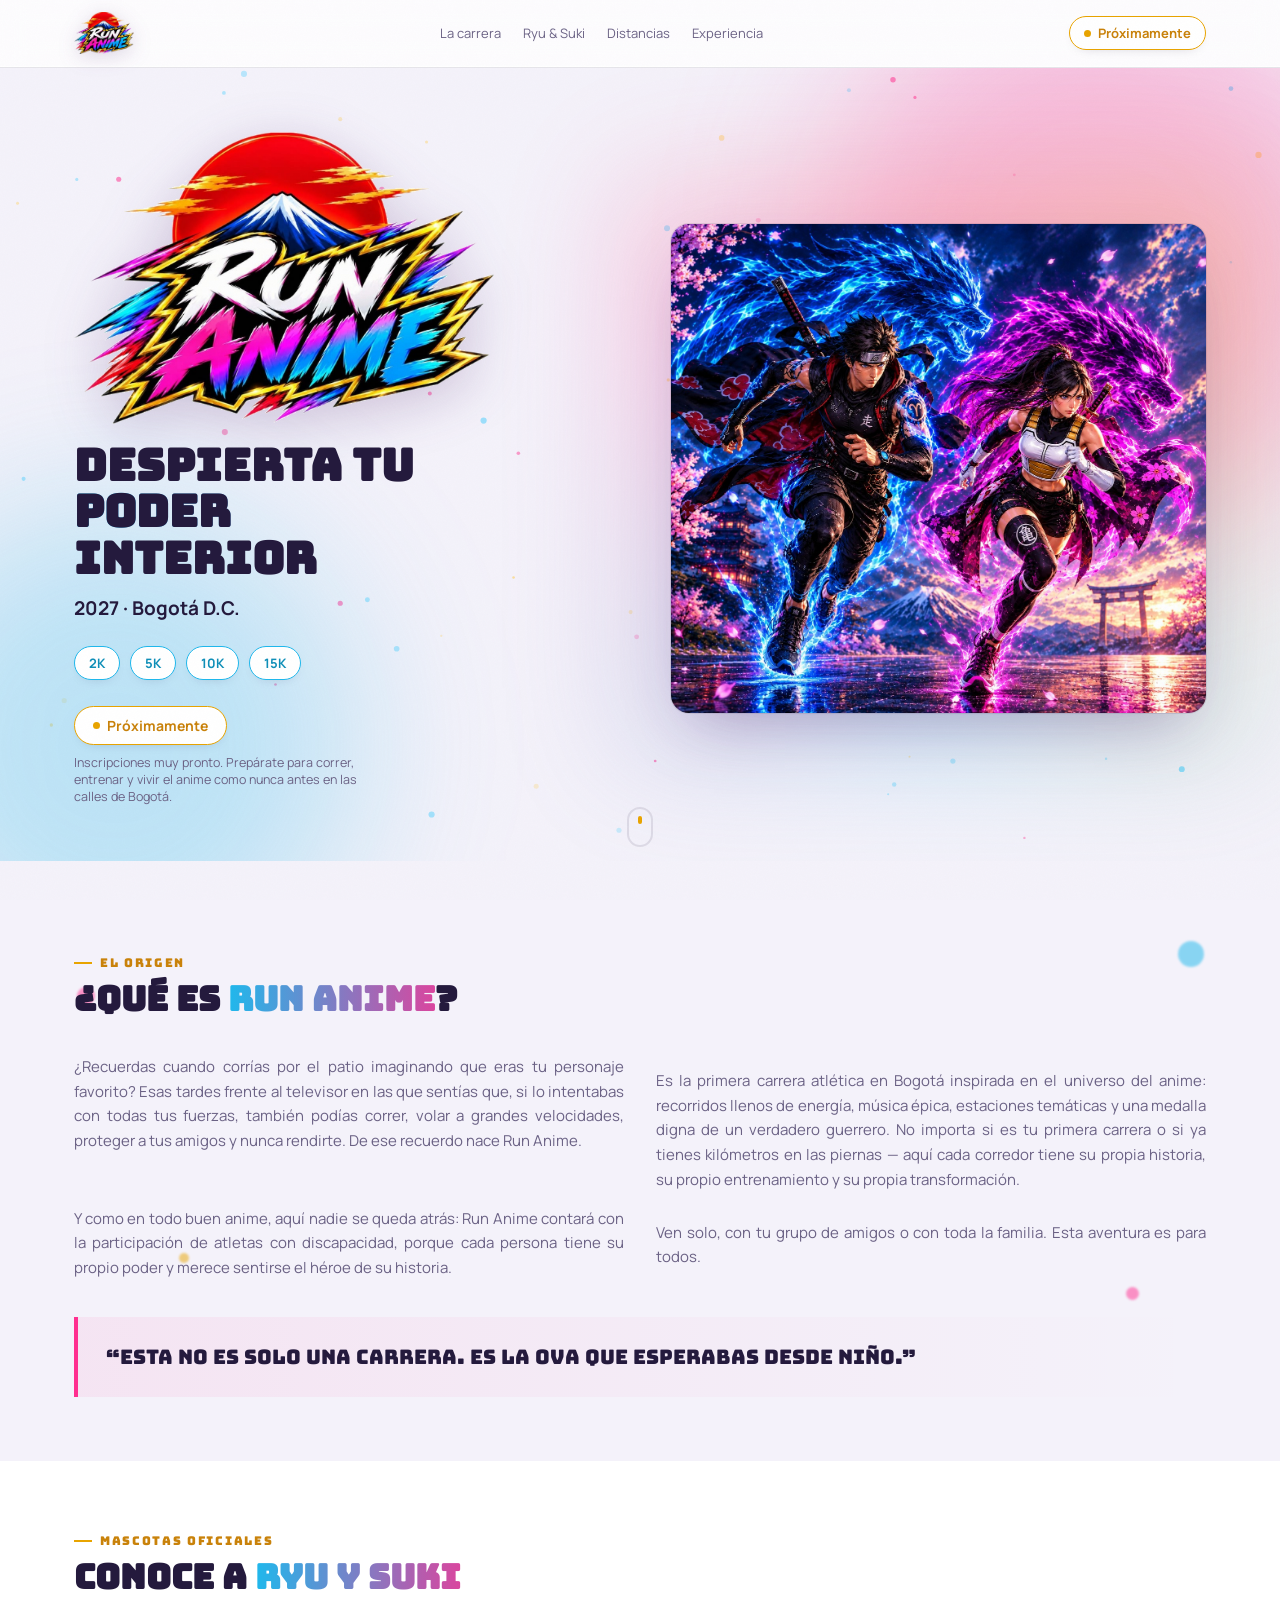
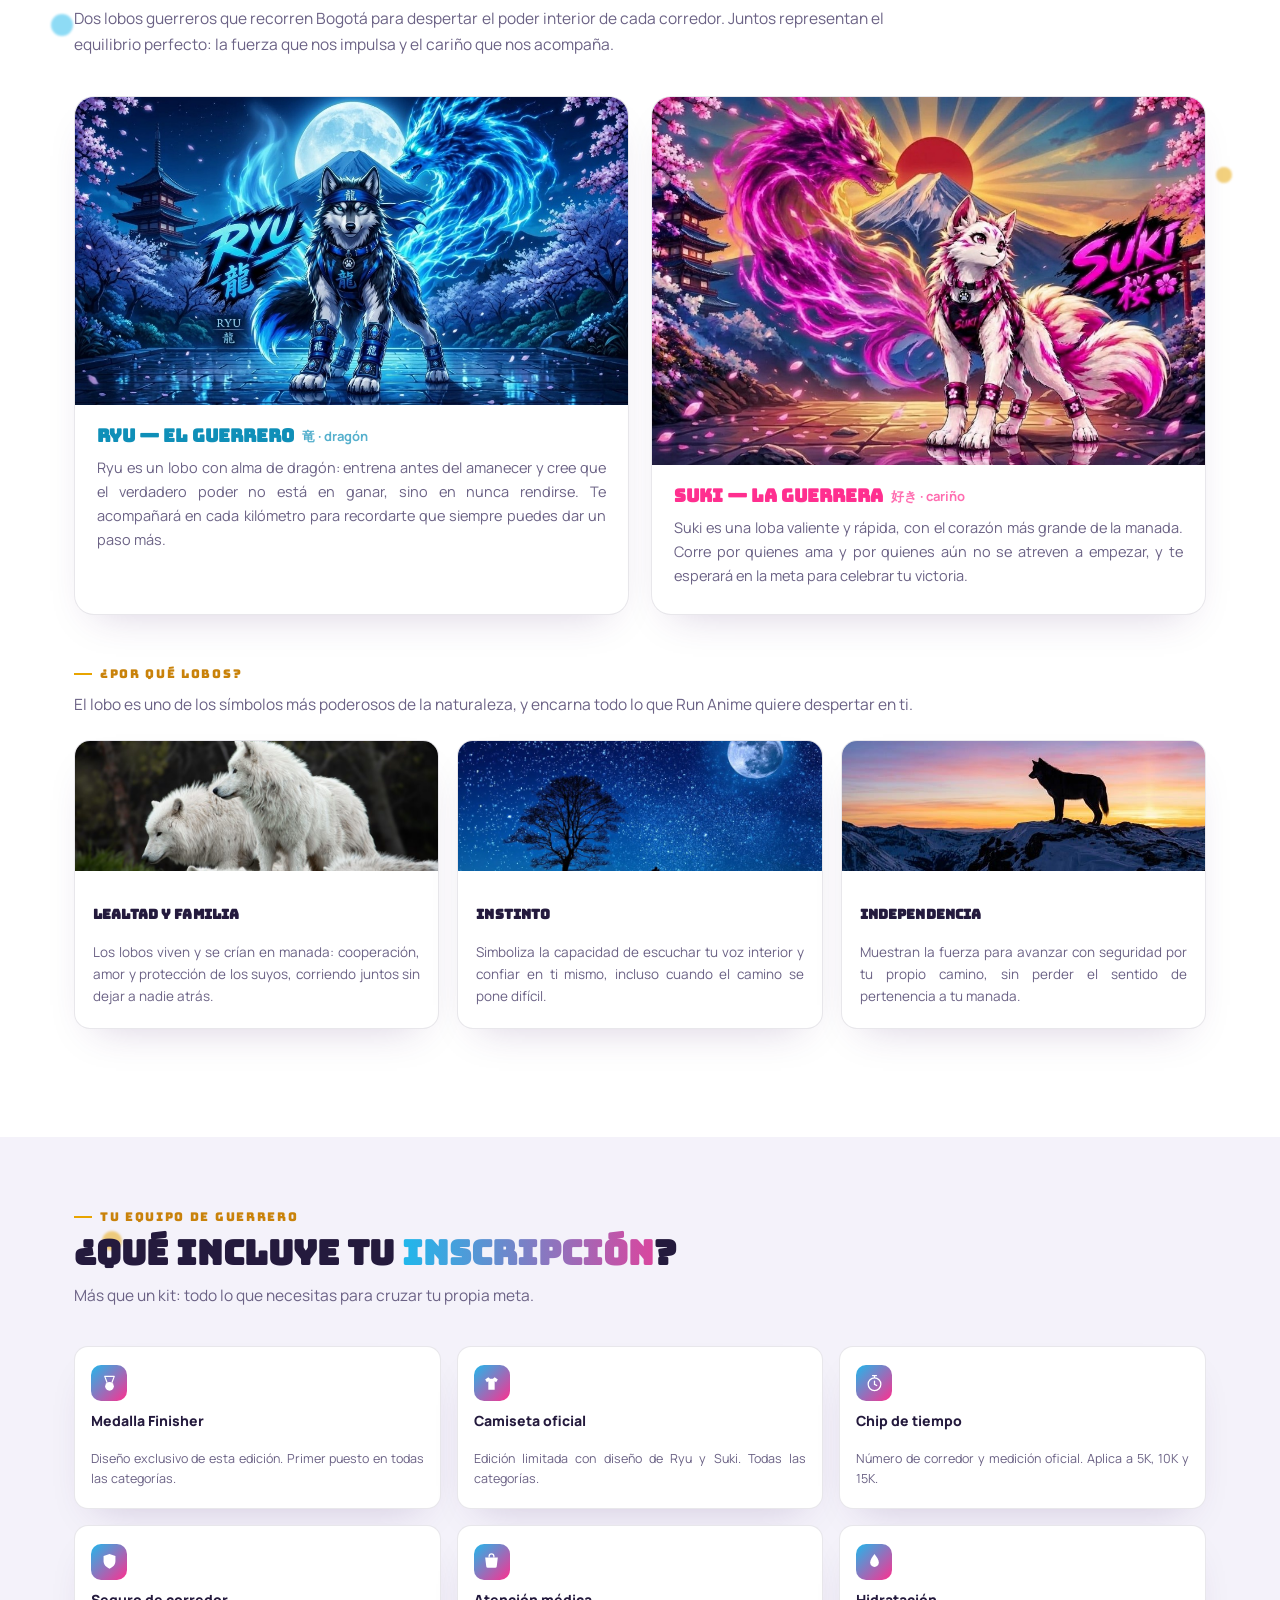
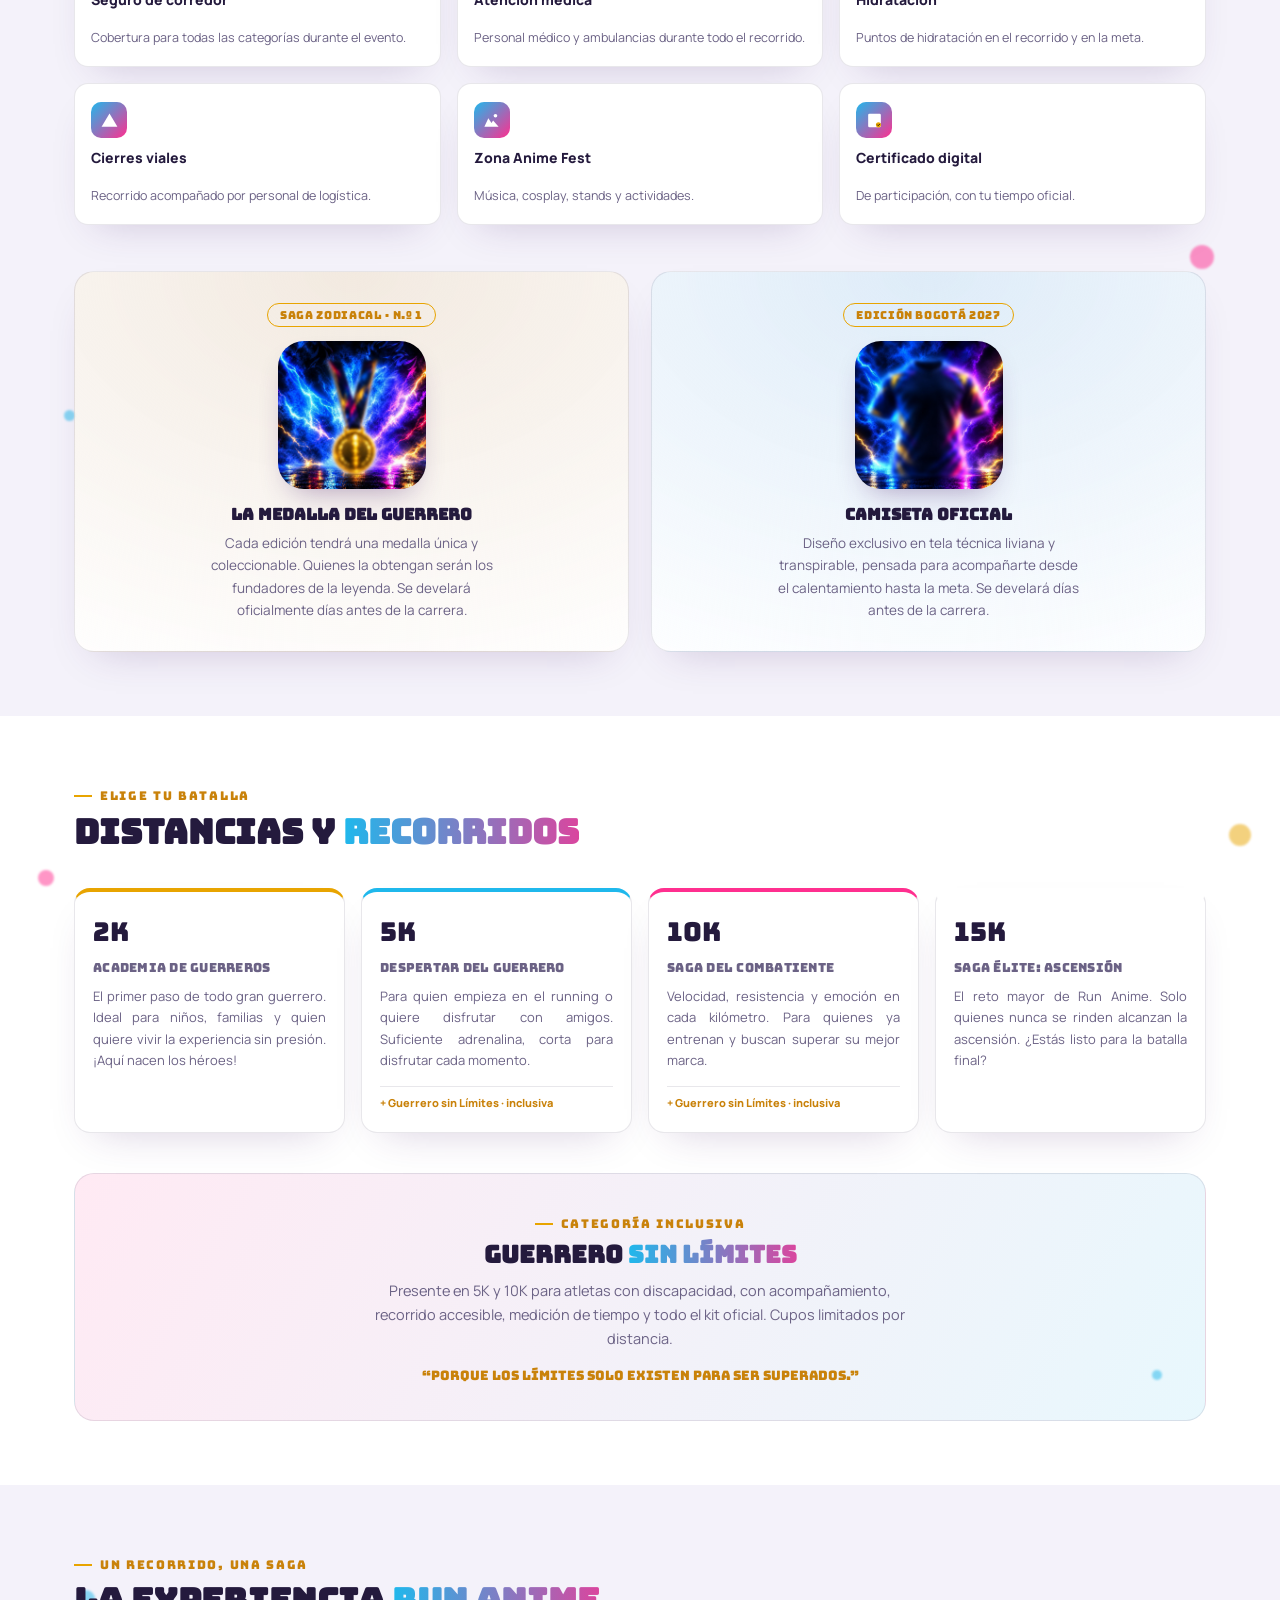
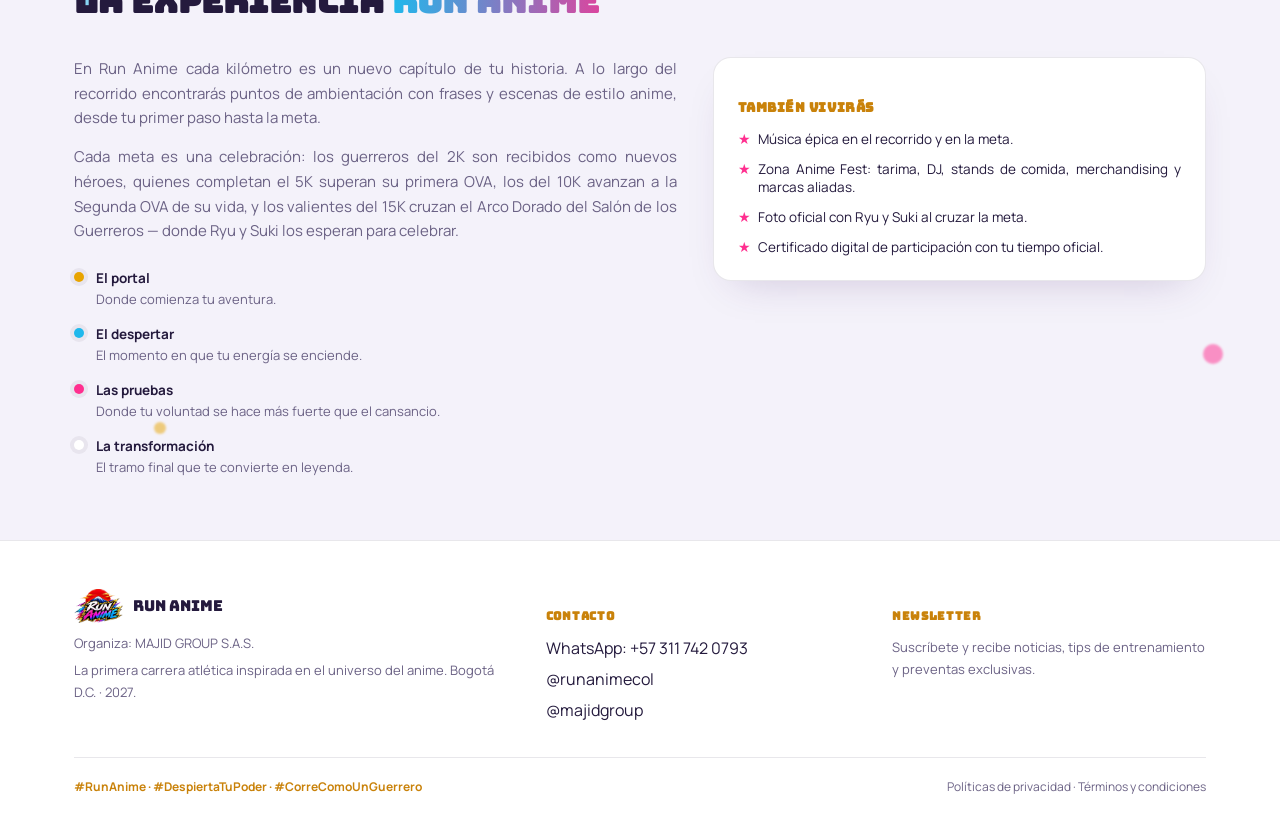
==== commit 1a19c556: "Usar fotos reales de lobos (licencia libre) para Lealtad/Instinto/Independencia Reemplaza los iconos" ====
--- a/index.html
+++ b/index.html
@@ -132,46 +132,25 @@
       <p class="lead" data-reveal style="margin-top:10px;">El lobo es uno de los símbolos más poderosos de la naturaleza, y encarna todo lo que Run Anime quiere despertar en ti.</p>
       <div class="feature-row">
         <div class="feature" data-reveal>
-          <div class="ico">
-            <svg viewBox="0 0 100 100" fill="none" xmlns="http://www.w3.org/2000/svg" aria-hidden="true">
-              <g transform="translate(2,40) scale(0.62)" fill="currentColor" opacity=".55">
-                <ellipse cx="30" cy="38" rx="17" ry="14"/>
-                <circle cx="10" cy="14" r="7"/><circle cx="26" cy="4" r="7.5"/><circle cx="44" cy="6" r="7"/><circle cx="56" cy="20" r="6.5"/>
-              </g>
-              <g transform="translate(44,36) scale(0.86)" fill="currentColor">
-                <ellipse cx="30" cy="38" rx="17" ry="14"/>
-                <circle cx="10" cy="14" r="7"/><circle cx="26" cy="4" r="7.5"/><circle cx="44" cy="6" r="7"/><circle cx="56" cy="20" r="6.5"/>
-              </g>
-            </svg>
+          <div class="feature-art"><img src="assets/img/value-familia.jpg" alt="Manada de lobos juntos" loading="lazy"></div>
+          <div class="feature-body">
+            <h4>Lealtad y familia</h4>
+            <p>Los lobos viven y se crían en manada: cooperación, amor y protección de los suyos, corriendo juntos sin dejar a nadie atrás.</p>
           </div>
-          <h4>Lealtad y familia</h4>
-          <p>Los lobos viven y se crían en manada: cooperación, amor y protección de los suyos, corriendo juntos sin dejar a nadie atrás.</p>
         </div>
         <div class="feature" data-reveal data-reveal-delay="100">
-          <div class="ico">
-            <svg viewBox="0 0 100 100" fill="none" xmlns="http://www.w3.org/2000/svg" aria-hidden="true">
-              <g stroke="currentColor" stroke-width="4" stroke-linecap="round" opacity=".5">
-                <line x1="50" y1="2" x2="50" y2="14"/>
-                <line x1="82" y1="15" x2="74" y2="23"/>
-                <line x1="95" y1="48" x2="83" y2="48"/>
-                <line x1="18" y1="15" x2="26" y2="23"/>
-                <line x1="5" y1="48" x2="17" y2="48"/>
-              </g>
-              <path fill-rule="evenodd" d="M50,13 a37,37 0 1 0 0.1,0 Z M67,21 a31,31 0 1 0 0.1,0 Z" fill="currentColor"/>
-            </svg>
+          <div class="feature-art"><img src="assets/img/value-instinto.jpg" alt="Lobo aullando a la luna" loading="lazy"></div>
+          <div class="feature-body">
+            <h4>Instinto</h4>
+            <p>Simboliza la capacidad de escuchar tu voz interior y confiar en ti mismo, incluso cuando el camino se pone difícil.</p>
           </div>
-          <h4>Instinto</h4>
-          <p>Simboliza la capacidad de escuchar tu voz interior y confiar en ti mismo, incluso cuando el camino se pone difícil.</p>
         </div>
         <div class="feature" data-reveal data-reveal-delay="200">
-          <div class="ico">
-            <svg viewBox="0 0 100 100" fill="none" xmlns="http://www.w3.org/2000/svg" aria-hidden="true">
-              <path d="M5,82 L37,32 L50,52 L64,20 L96,82 Z" fill="currentColor"/>
-              <path d="M76,8 L79.5,15.5 L87.5,16.5 L81.5,22 L83.5,30 L76,25.5 L68.5,30 L70.5,22 L64.5,16.5 L72.5,15.5 Z" fill="currentColor" opacity=".7"/>
-            </svg>
+          <div class="feature-art"><img src="assets/img/value-independencia.jpg" alt="Lobo solitario en la cima de una montaña" loading="lazy"></div>
+          <div class="feature-body">
+            <h4>Independencia</h4>
+            <p>Muestran la fuerza para avanzar con seguridad por tu propio camino, sin perder el sentido de pertenencia a tu manada.</p>
           </div>
-          <h4>Independencia</h4>
-          <p>Muestran la fuerza para avanzar con seguridad por tu propio camino, sin perder el sentido de pertenencia a tu manada.</p>
         </div>
       </div>
       <p class="hashtag-note" data-reveal>Búscalos el día de la carrera, tómate una foto con ellos y compártela con #RunAnime</p>
--- a/assets/css/style.css
+++ b/assets/css/style.css
@@ -317,16 +317,14 @@
 .why-wolves > p.lead{max-width:none;font-size:15.5px;margin-bottom:22px;}
 .feature-row{display:grid;grid-template-columns:repeat(3,1fr);gap:18px;}
 .feature{
-  padding:20px;border-radius:16px;background:var(--panel);border:1px solid var(--line);box-shadow:var(--shadow);
-  transition:transform .25s ease, border-color .25s ease;
-}
-.feature:hover{transform:translateY(-4px);border-color:var(--pink);}
-.feature .ico{
-  width:52px;height:52px;border-radius:50%;display:flex;align-items:center;justify-content:center;
-  background:linear-gradient(135deg,var(--blue),var(--pink));margin-bottom:12px;color:#fff;
-  box-shadow:0 8px 16px -8px rgba(76,34,110,.5);
-}
-.feature .ico svg{width:30px;height:30px;}
+  overflow:hidden;border-radius:16px;background:var(--panel);border:1px solid var(--line);box-shadow:var(--shadow);
+  transition:transform .25s ease, border-color .25s ease, box-shadow .25s ease;
+}
+.feature:hover{transform:translateY(-4px);border-color:var(--pink);box-shadow:0 20px 40px -20px rgba(76,34,110,.4);}
+.feature-art{height:130px;overflow:hidden;}
+.feature-art img{width:100%;height:100%;object-fit:cover;transition:transform .5s ease;}
+.feature:hover .feature-art img{transform:scale(1.06);}
+.feature-body{padding:16px 18px 20px;}
 .feature h4{font-family:'Bungee';font-size:13.5px;color:var(--fg);letter-spacing:.01em;}
 .feature p{margin-top:8px;font-size:13.5px;}
 @media (max-width:760px){.feature-row{grid-template-columns:1fr;}}
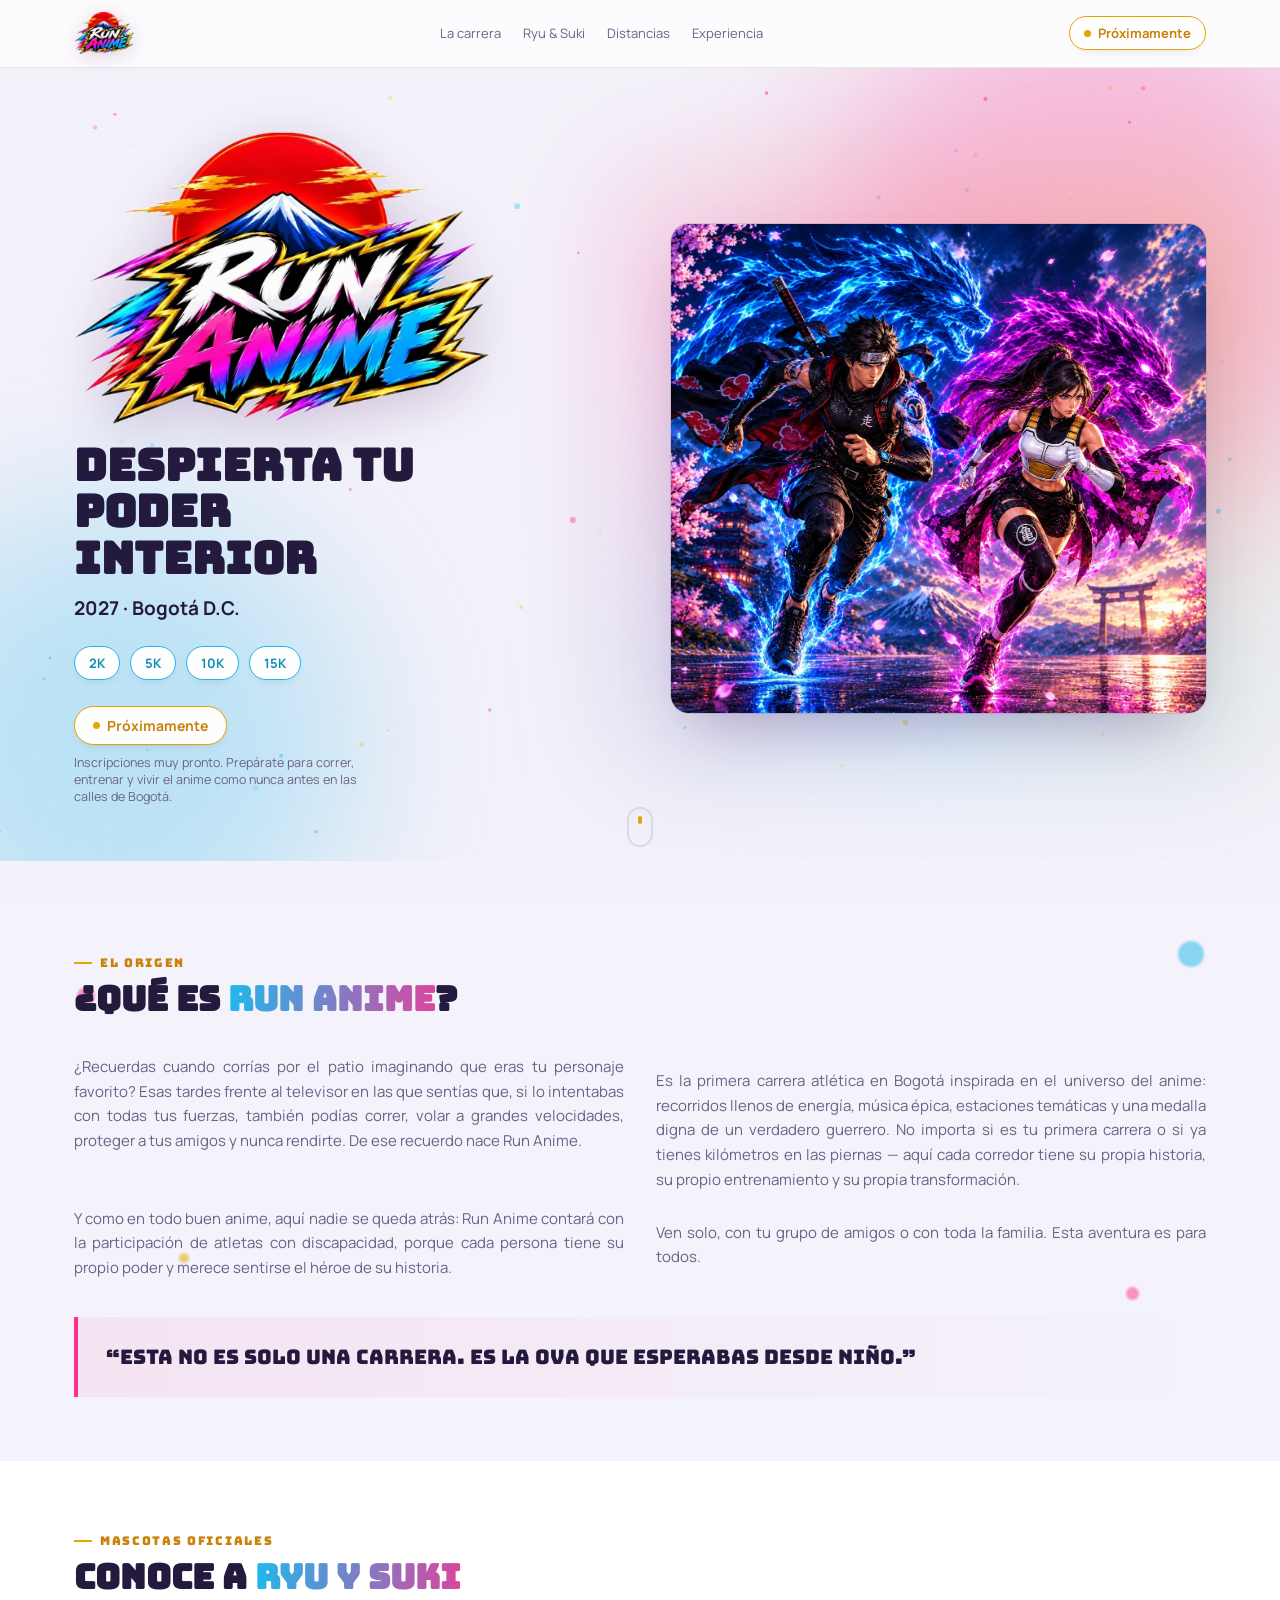
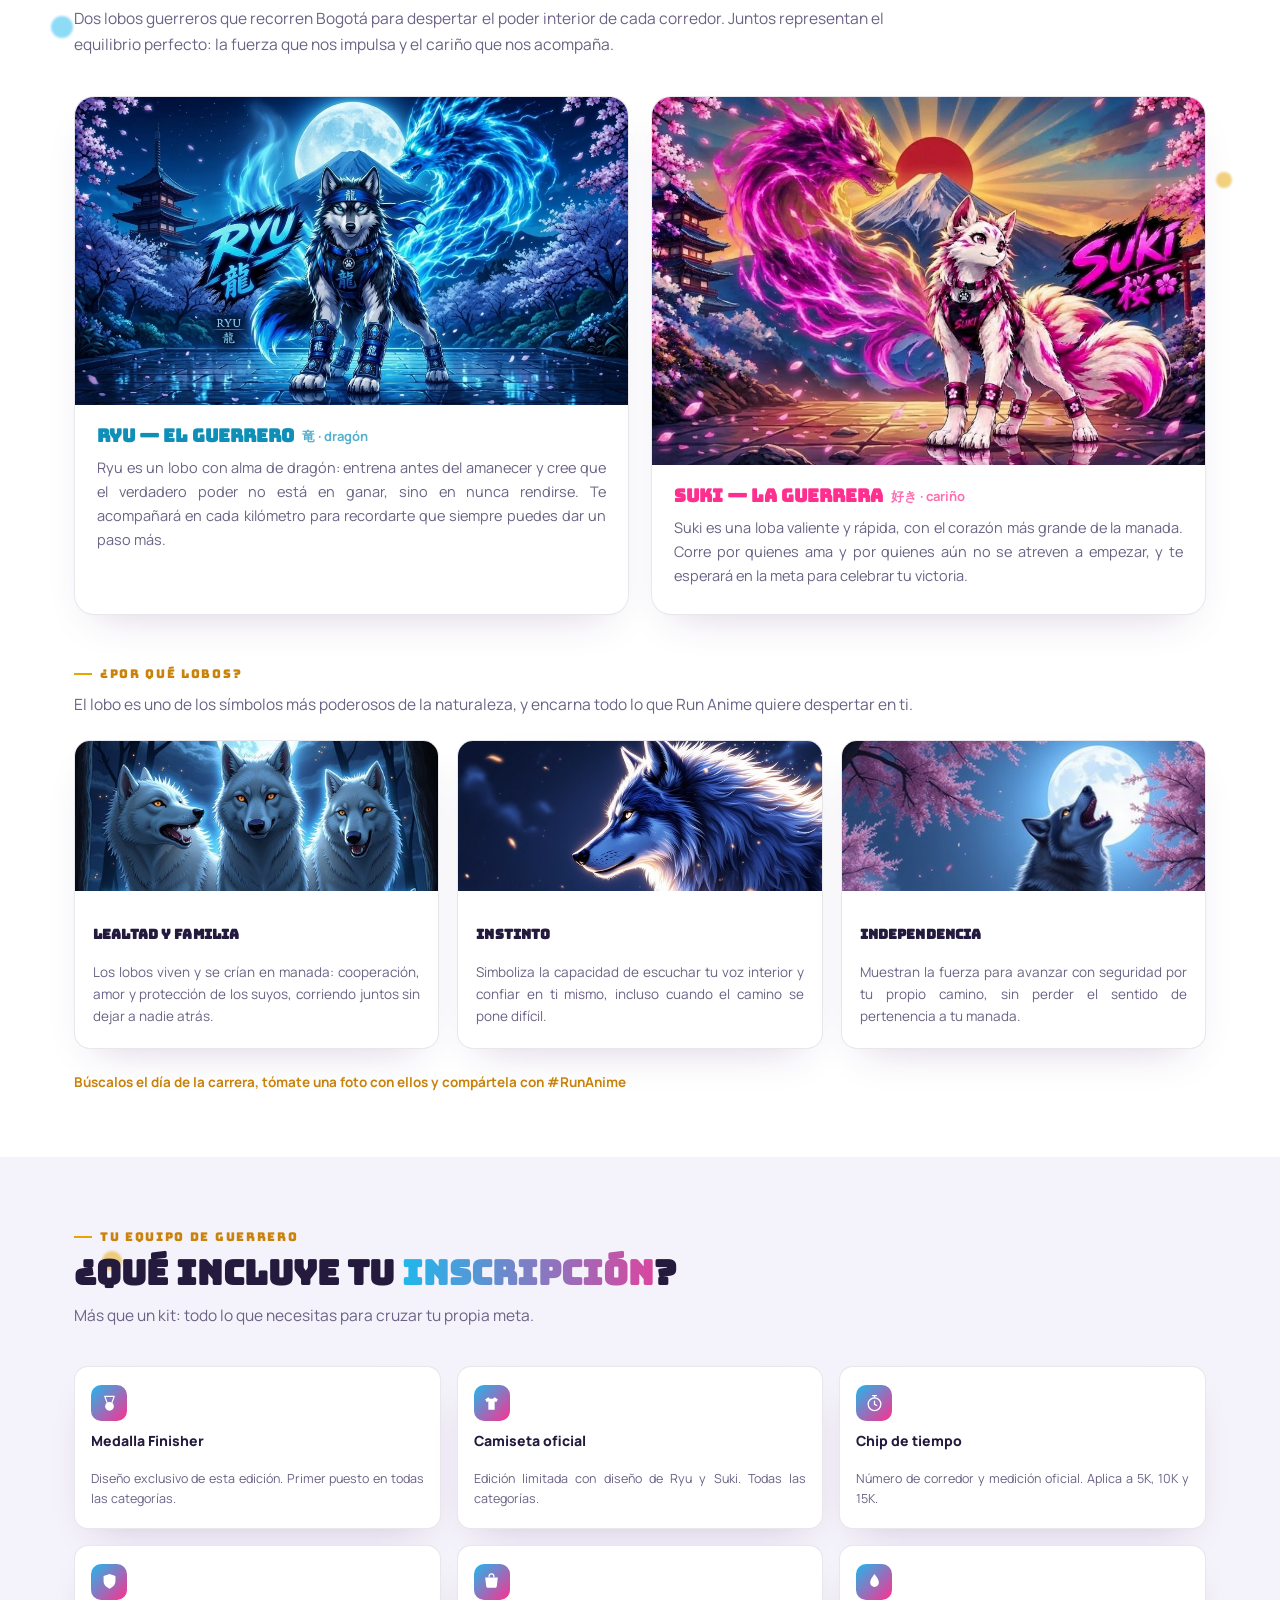
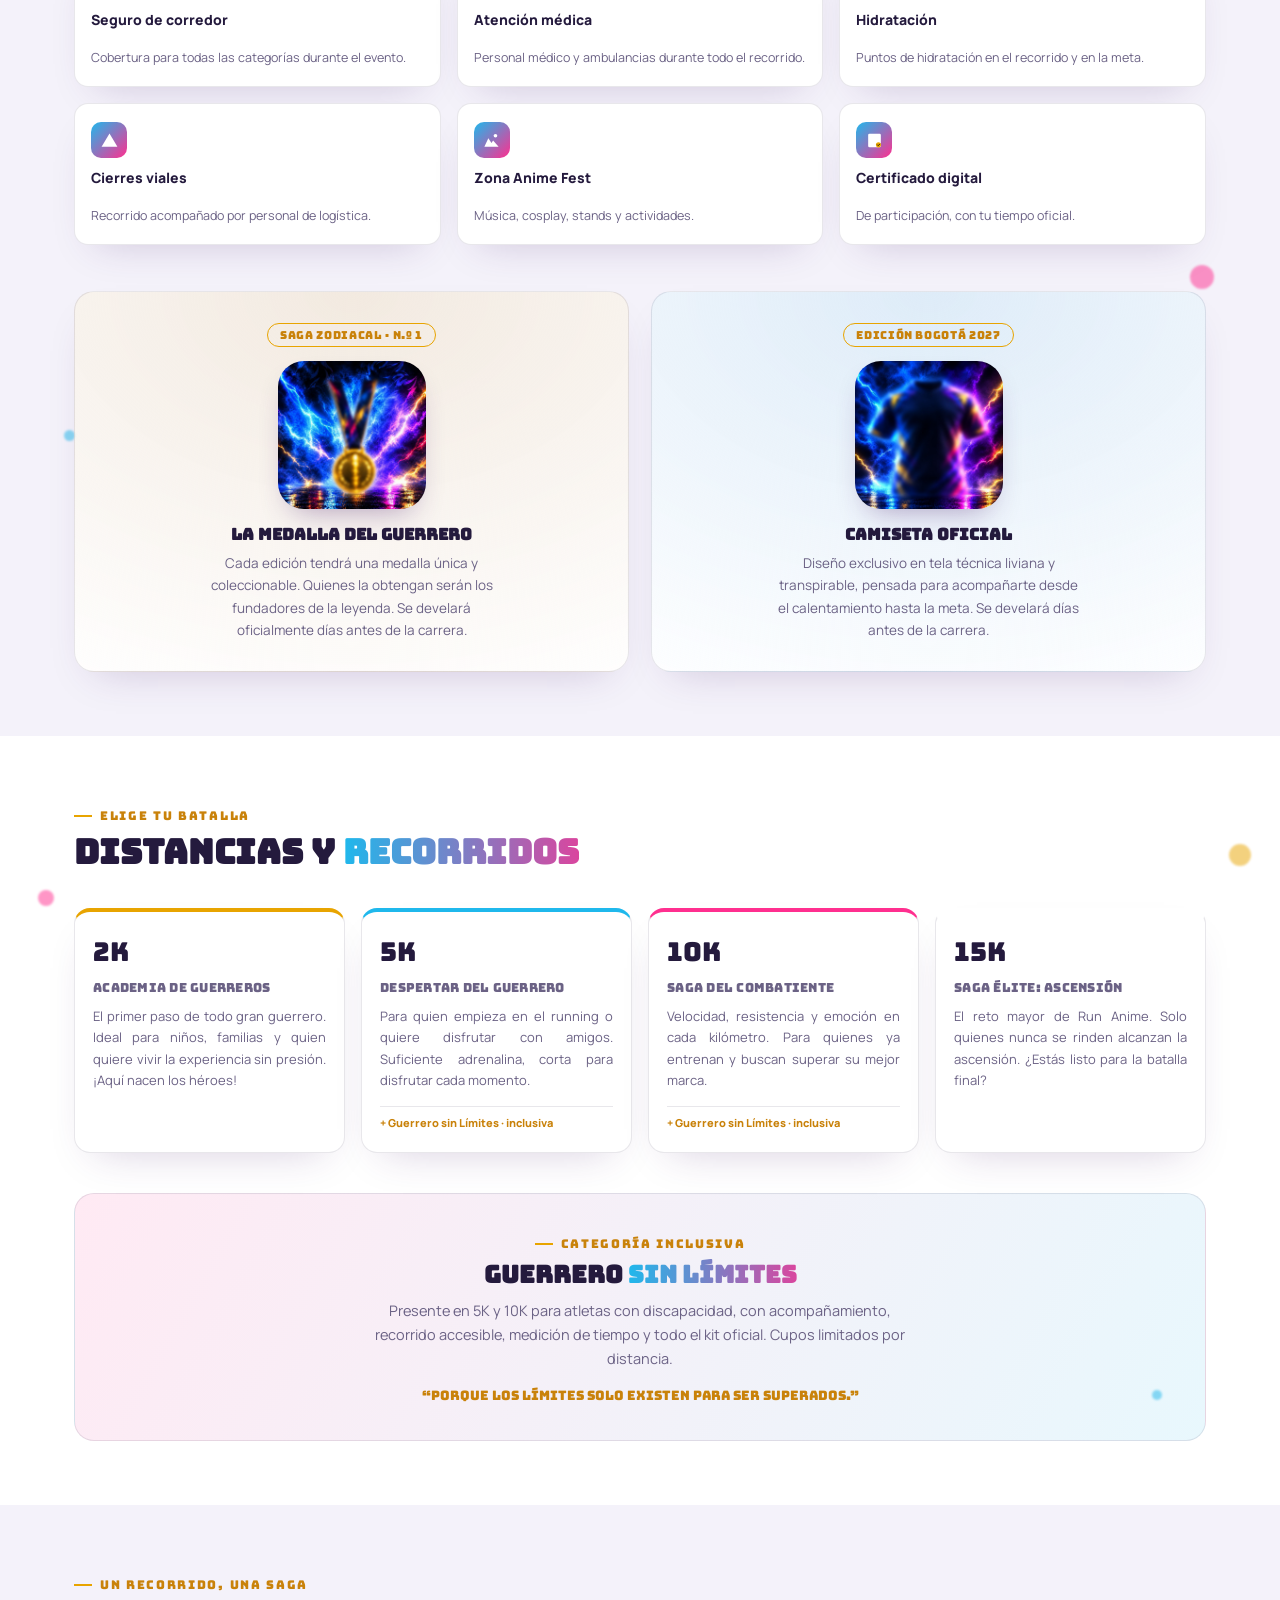
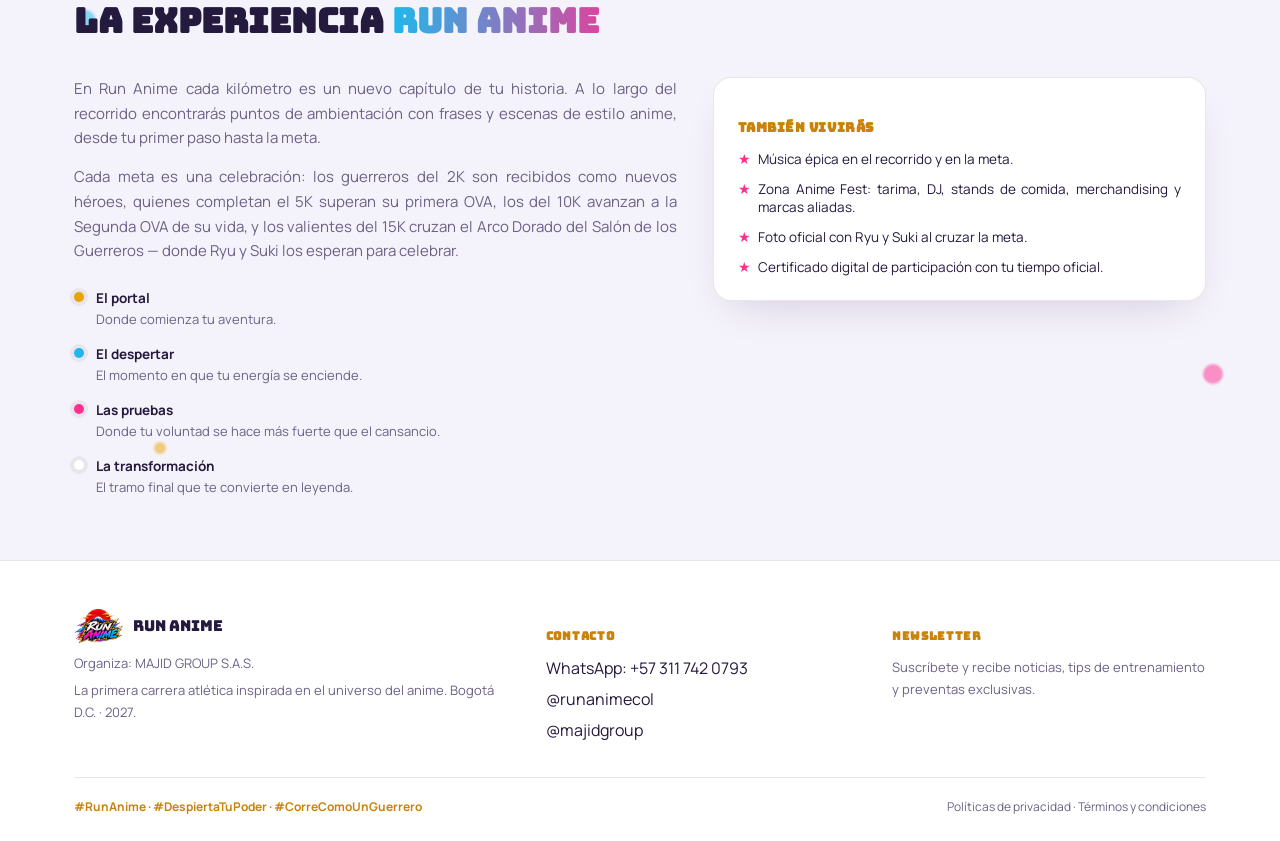
==== commit 9825318d: "Reemplazar fotos realistas por ilustraciones estilo anime para los 3 valores Imágenes de licencia li" ====
--- a/index.html
+++ b/index.html
@@ -146,7 +146,7 @@
           </div>
         </div>
         <div class="feature" data-reveal data-reveal-delay="200">
-          <div class="feature-art"><img src="assets/img/value-independencia.jpg" alt="Lobo solitario en la cima de una montaña" loading="lazy"></div>
+          <div class="feature-art"><img src="assets/img/value-independencia.jpg" alt="Lobo solitario en la cima de una montaña" loading="lazy" style="object-position:50% 14%"></div>
           <div class="feature-body">
             <h4>Independencia</h4>
             <p>Muestran la fuerza para avanzar con seguridad por tu propio camino, sin perder el sentido de pertenencia a tu manada.</p>
--- a/assets/css/style.css
+++ b/assets/css/style.css
@@ -321,8 +321,8 @@
   transition:transform .25s ease, border-color .25s ease, box-shadow .25s ease;
 }
 .feature:hover{transform:translateY(-4px);border-color:var(--pink);box-shadow:0 20px 40px -20px rgba(76,34,110,.4);}
-.feature-art{height:130px;overflow:hidden;}
-.feature-art img{width:100%;height:100%;object-fit:cover;transition:transform .5s ease;}
+.feature-art{height:150px;overflow:hidden;}
+.feature-art img{width:100%;height:100%;object-fit:cover;object-position:50% 25%;transition:transform .5s ease;}
 .feature:hover .feature-art img{transform:scale(1.06);}
 .feature-body{padding:16px 18px 20px;}
 .feature h4{font-family:'Bungee';font-size:13.5px;color:var(--fg);letter-spacing:.01em;}
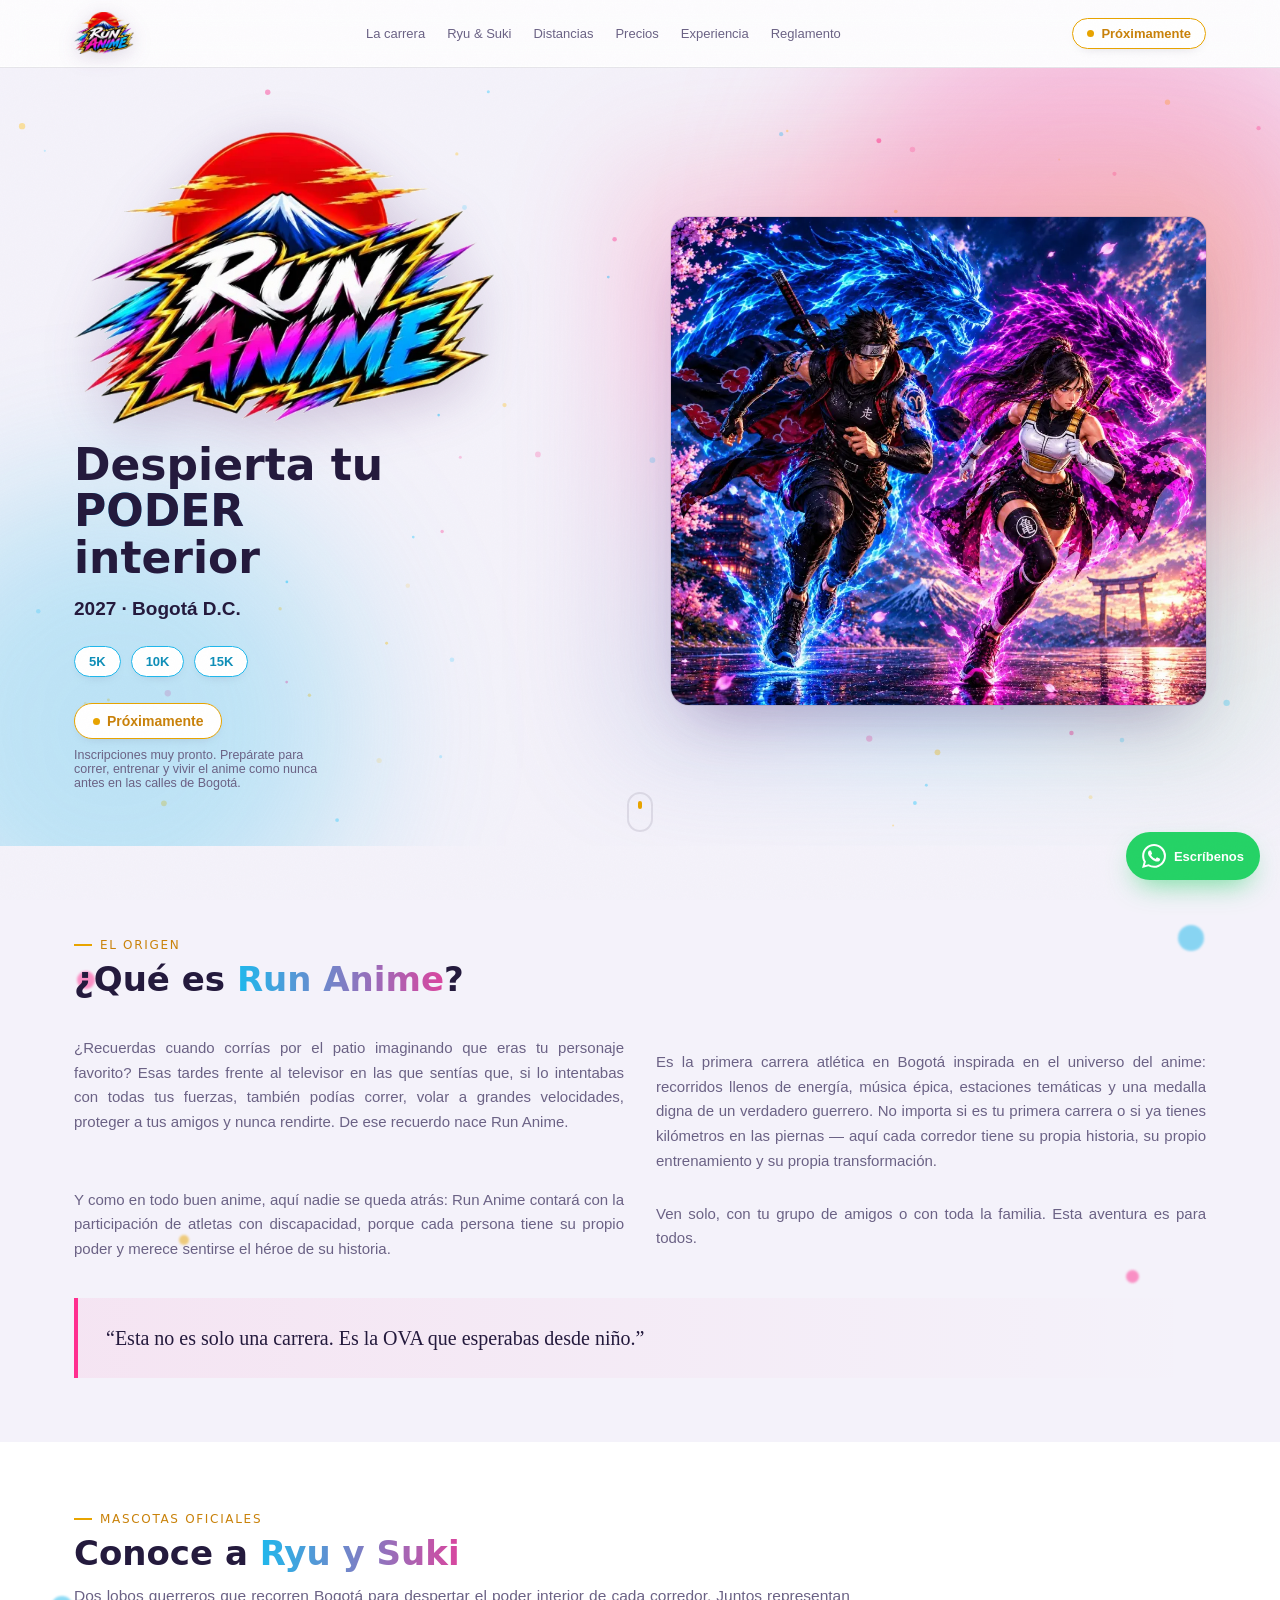
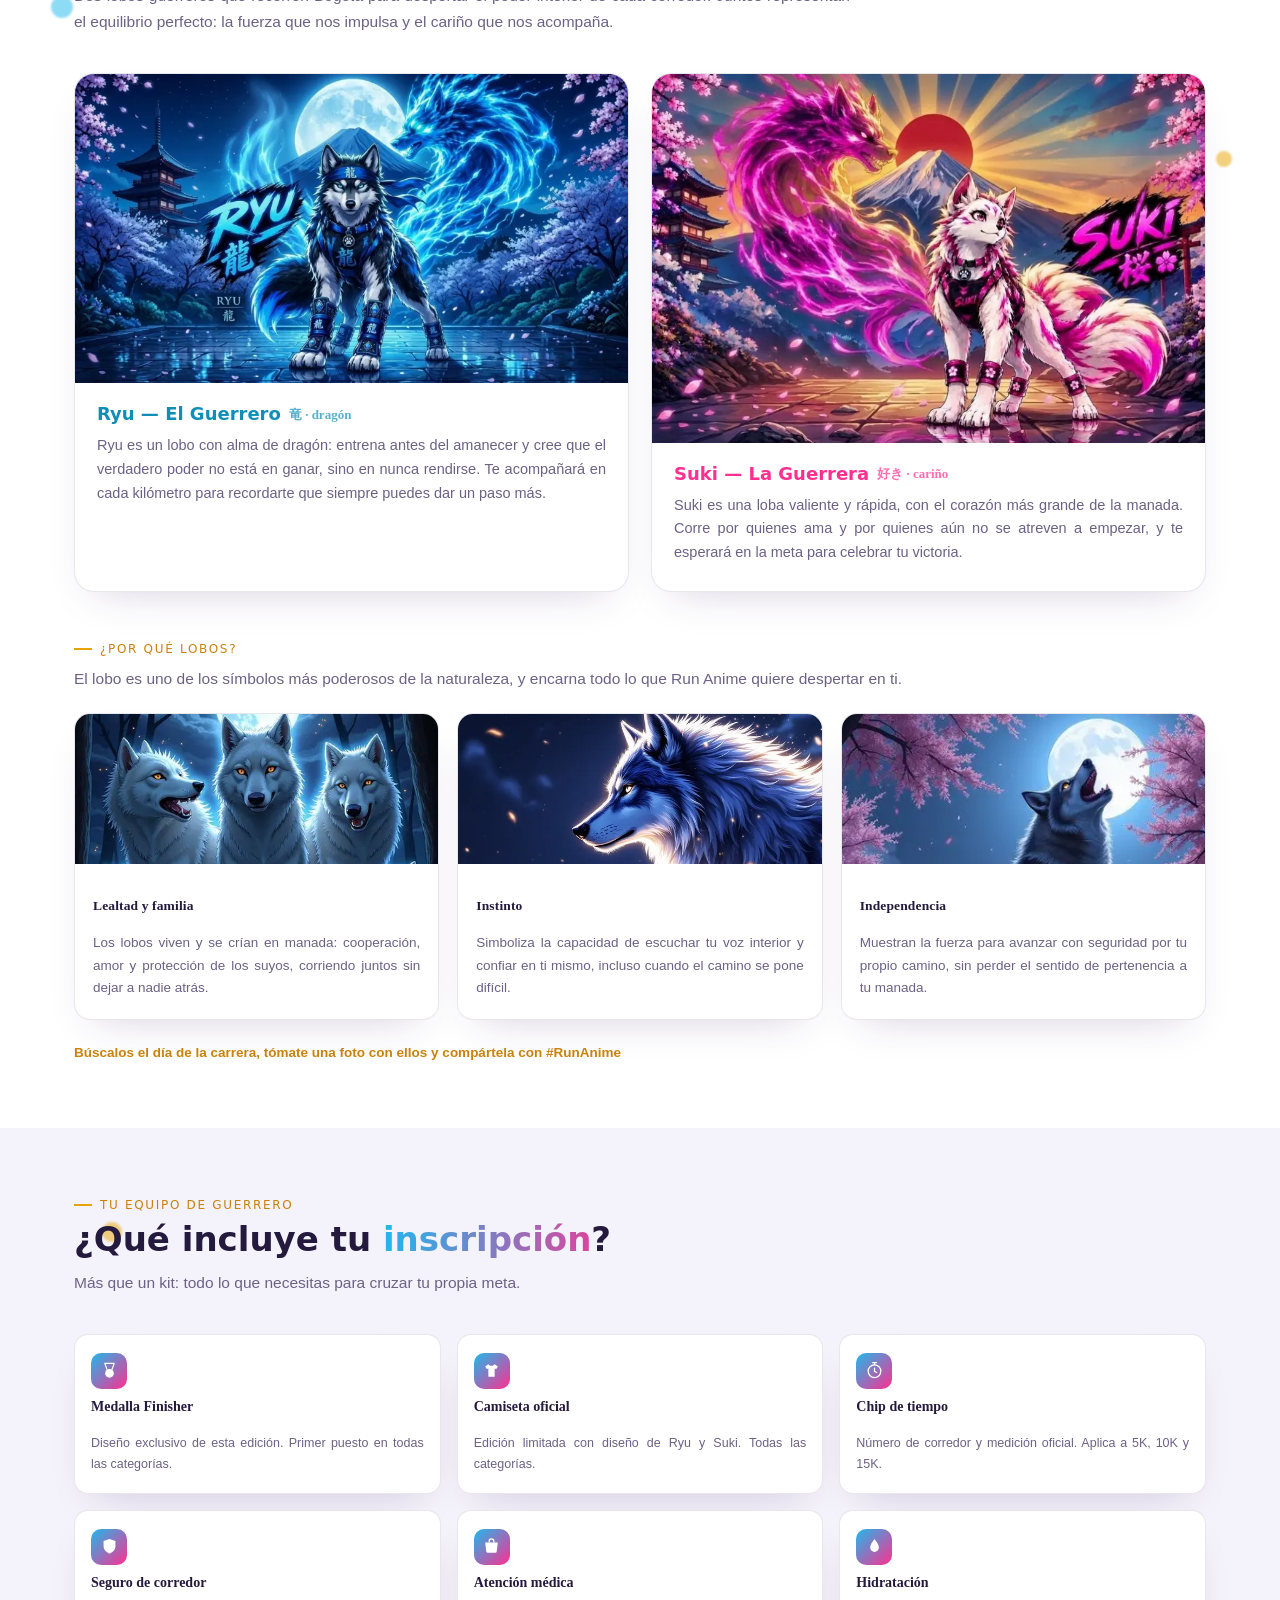
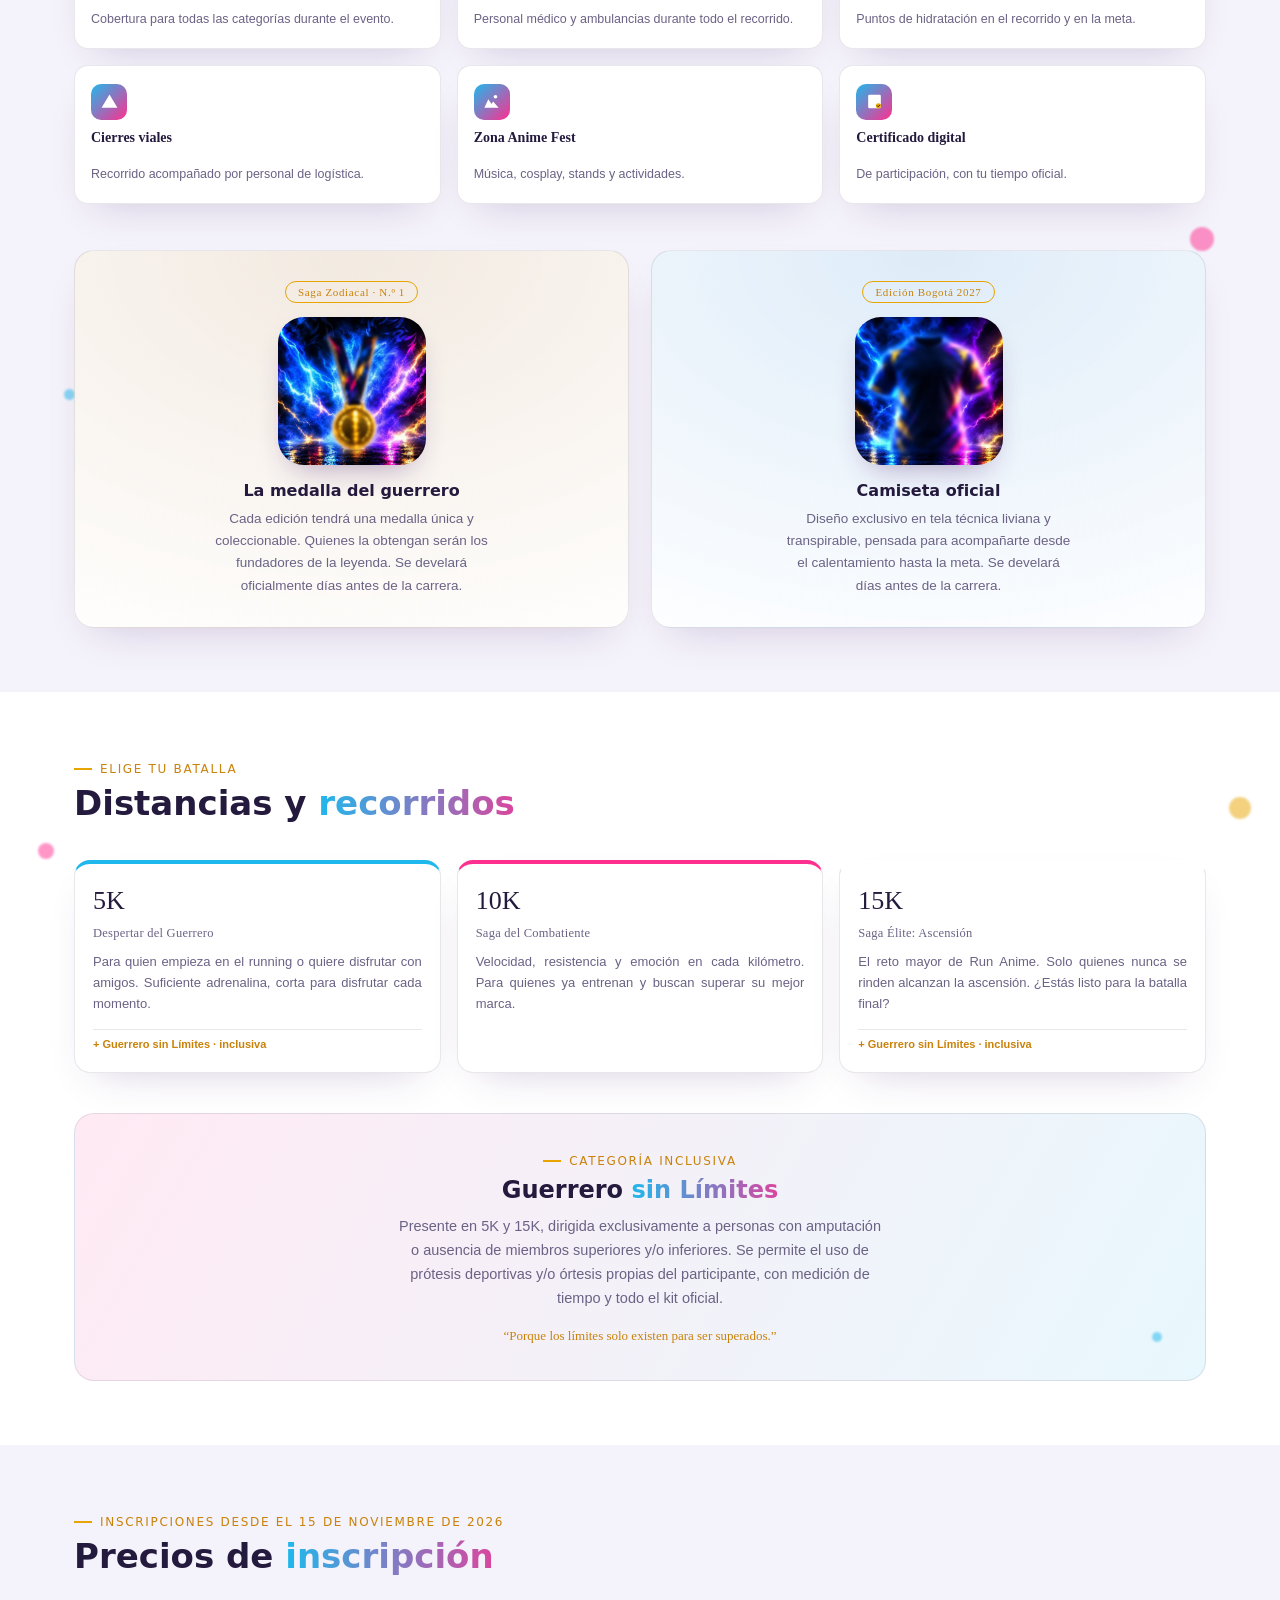
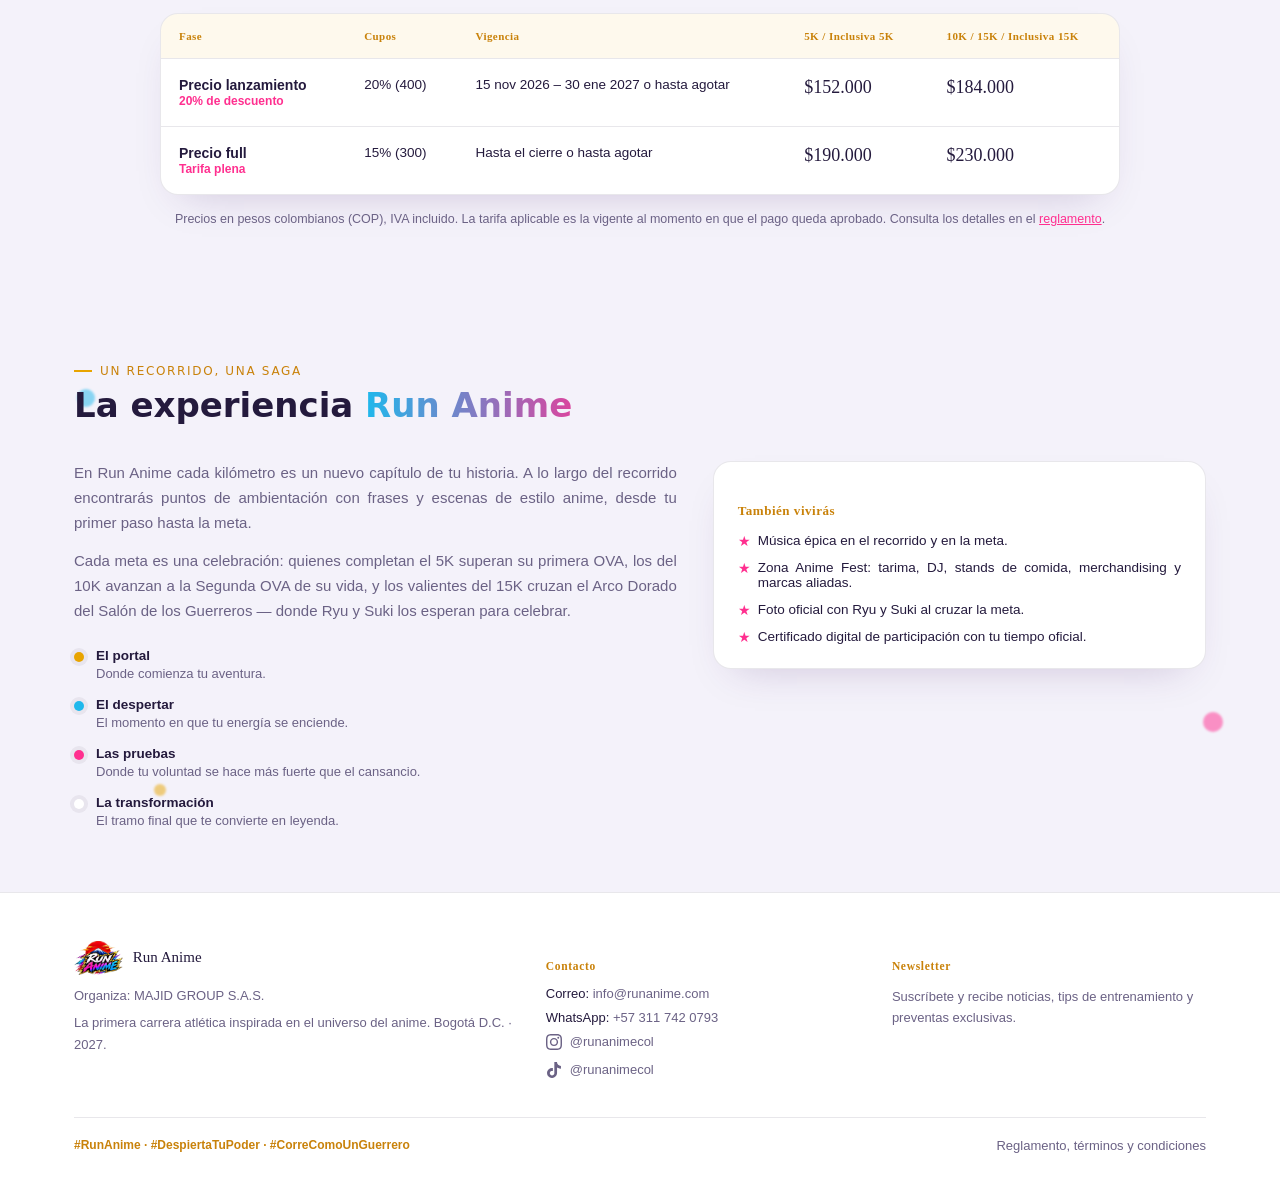
==== commit 4f7d02fd: "Optimiza imágenes a WebP, carga más rápida; ronda 7 (WhatsApp, redes @runanimecol) Co-Authored-By: C" ====
--- a/index.html
+++ b/index.html
@@ -4,11 +4,13 @@
 <meta charset="UTF-8">
 <meta name="viewport" content="width=device-width, initial-scale=1.0">
 <title>Run Anime Bogotá 2027 — Despierta tu poder interior</title>
-<meta name="description" content="Run Anime: la primera carrera atlética en Bogotá inspirada en el universo del anime. 2K, 5K, 10K y 15K. Bogotá D.C. 2027.">
-<link rel="icon" type="image/png" href="assets/img/logo.png">
+<meta name="description" content="Run Anime: la primera carrera atlética en Bogotá inspirada en el universo del anime. 5K, 10K y 15K. Bogotá D.C. 2027.">
+<link rel="preload" as="image" href="assets/img/hero-ryu-suki.webp" fetchpriority="high">
+<link rel="icon" type="image/png" href="assets/img/favicon.png">
 <link rel="preconnect" href="https://fonts.googleapis.com">
 <link rel="preconnect" href="https://fonts.gstatic.com" crossorigin>
-<link href="https://fonts.googleapis.com/css2?family=Bungee&family=Manrope:wght@400;500;700;800&display=swap" rel="stylesheet">
+<link rel="stylesheet" href="https://fonts.googleapis.com/css2?family=Bungee&family=Manrope:wght@400;500;700;800&display=swap" media="print" onload="this.media=\'all\'">
+<noscript><link rel="stylesheet" href="https://fonts.googleapis.com/css2?family=Bungee&family=Manrope:wght@400;500;700;800&display=swap"></noscript>
 <link rel="stylesheet" href="assets/css/style.css">
 </head>
 <body>
@@ -18,12 +20,14 @@
 
 <nav class="nav" id="nav">
   <div class="wrap">
-    <a href="#top" class="nav-brand"><img src="assets/img/logo.png" alt="Run Anime"></a>
+    <a href="#top" class="nav-brand"><img src="assets/img/logo.webp" width="562" height="391" alt="Run Anime"></a>
     <div class="nav-links">
       <a href="#que-es">La carrera</a>
       <a href="#ryu-suki">Ryu &amp; Suki</a>
       <a href="#distancias">Distancias</a>
+      <a href="#precios">Precios</a>
       <a href="#experiencia">Experiencia</a>
+      <a href="reglamento.html">Reglamento</a>
     </div>
     <span class="chip soon nav-soon"><i class="pulse-dot"></i>Próximamente</span>
     <button class="burger" id="burger" aria-label="Abrir menú" aria-expanded="false">
@@ -34,7 +38,9 @@
     <a href="#que-es">La carrera</a>
     <a href="#ryu-suki">Ryu &amp; Suki</a>
     <a href="#distancias">Distancias</a>
+    <a href="#precios">Precios</a>
     <a href="#experiencia">Experiencia</a>
+    <a href="reglamento.html">Reglamento</a>
   </div>
 </nav>
 
@@ -44,7 +50,7 @@
   <div class="hero-glow g2"></div>
   <div class="wrap hero-inner">
     <div class="hero-copy" data-reveal>
-      <img class="logo-lockup" src="assets/img/logo.png" alt="Run Anime">
+      <img class="logo-lockup" src="assets/img/logo.webp" width="562" height="391" alt="Run Anime">
       <h1 class="reveal-lines">
         <span>Despierta tu</span>
         <span class="grad-text">PODER</span>
@@ -52,7 +58,6 @@
       </h1>
       <p class="tag">2027 · Bogotá D.C.</p>
       <div class="hero-meta">
-        <span class="chip dist">2K</span>
         <span class="chip dist">5K</span>
         <span class="chip dist">10K</span>
         <span class="chip dist">15K</span>
@@ -63,7 +68,7 @@
       </div>
     </div>
     <div class="hero-art" data-reveal data-reveal-delay="150">
-      <img src="assets/img/hero-ryu-suki.jpg" alt="Ryu y Suki corriendo por Bogotá">
+      <img fetchpriority="high" decoding="async" src="assets/img/hero-ryu-suki.webp" width="1000" height="914" alt="Ryu y Suki corriendo por Bogotá">
     </div>
   </div>
   <a href="#que-es" class="scroll-cue" aria-label="Desplázate hacia abajo"><span></span></a>
@@ -112,14 +117,14 @@
     </div>
     <div class="mascot-cards">
       <div class="mascot-card ryu" data-reveal data-tilt>
-        <div class="art"><img src="assets/img/ryu-solo.jpg" alt="Ryu, el lobo guerrero" loading="lazy"></div>
+        <div class="art"><img src="assets/img/ryu-solo.webp" width="900" height="502" alt="Ryu, el lobo guerrero" loading="lazy"></div>
         <div class="body">
           <h3>Ryu — El Guerrero <span class="jp">竜 · dragón</span></h3>
           <p>Ryu es un lobo con alma de dragón: entrena antes del amanecer y cree que el verdadero poder no está en ganar, sino en nunca rendirse. Te acompañará en cada kilómetro para recordarte que siempre puedes dar un paso más.</p>
         </div>
       </div>
       <div class="mascot-card suki" data-reveal data-reveal-delay="120" data-tilt>
-        <div class="art"><img src="assets/img/suki-solo.jpg" alt="Suki, la loba guerrera" loading="lazy"></div>
+        <div class="art"><img src="assets/img/suki-solo.webp" width="900" height="599" alt="Suki, la loba guerrera" loading="lazy"></div>
         <div class="body">
           <h3>Suki — La Guerrera <span class="jp">好き · cariño</span></h3>
           <p>Suki es una loba valiente y rápida, con el corazón más grande de la manada. Corre por quienes ama y por quienes aún no se atreven a empezar, y te esperará en la meta para celebrar tu victoria.</p>
@@ -132,21 +137,21 @@
       <p class="lead" data-reveal style="margin-top:10px;">El lobo es uno de los símbolos más poderosos de la naturaleza, y encarna todo lo que Run Anime quiere despertar en ti.</p>
       <div class="feature-row">
         <div class="feature" data-reveal>
-          <div class="feature-art"><img src="assets/img/value-familia.jpg" alt="Manada de lobos juntos" loading="lazy"></div>
+          <div class="feature-art"><img src="assets/img/value-familia.webp" width="512" height="512" alt="Manada de lobos juntos" loading="lazy"></div>
           <div class="feature-body">
             <h4>Lealtad y familia</h4>
             <p>Los lobos viven y se crían en manada: cooperación, amor y protección de los suyos, corriendo juntos sin dejar a nadie atrás.</p>
           </div>
         </div>
         <div class="feature" data-reveal data-reveal-delay="100">
-          <div class="feature-art"><img src="assets/img/value-instinto.jpg" alt="Lobo aullando a la luna" loading="lazy"></div>
+          <div class="feature-art"><img src="assets/img/value-instinto.webp" width="672" height="384" alt="Lobo aullando a la luna" loading="lazy"></div>
           <div class="feature-body">
             <h4>Instinto</h4>
             <p>Simboliza la capacidad de escuchar tu voz interior y confiar en ti mismo, incluso cuando el camino se pone difícil.</p>
           </div>
         </div>
         <div class="feature" data-reveal data-reveal-delay="200">
-          <div class="feature-art"><img src="assets/img/value-independencia.jpg" alt="Lobo solitario en la cima de una montaña" loading="lazy" style="object-position:50% 14%"></div>
+          <div class="feature-art"><img src="assets/img/value-independencia.webp" width="384" height="672" alt="Lobo solitario en la cima de una montaña" loading="lazy" style="object-position:50% 14%"></div>
           <div class="feature-body">
             <h4>Independencia</h4>
             <p>Muestran la fuerza para avanzar con seguridad por tu propio camino, sin perder el sentido de pertenencia a tu manada.</p>
@@ -213,7 +218,7 @@
       <div class="reveal-card medal" data-reveal>
         <span class="badge">Saga Zodiacal · N.º 1</span>
         <div class="reveal-icon">
-          <img src="assets/img/medal-reveal.jpg" alt="Medalla del guerrero — develación próxima" loading="lazy">
+          <img src="assets/img/medal-reveal.webp" width="800" height="800" alt="Medalla del guerrero — develación próxima" loading="lazy">
         </div>
         <h3>La medalla del guerrero</h3>
         <p>Cada edición tendrá una medalla única y coleccionable. Quienes la obtengan serán los fundadores de la leyenda. Se develará oficialmente días antes de la carrera.</p>
@@ -221,7 +226,7 @@
       <div class="reveal-card shirt" data-reveal data-reveal-delay="120">
         <span class="badge">Edición Bogotá 2027</span>
         <div class="reveal-icon">
-          <img src="assets/img/shirt-reveal.jpg" alt="Camiseta oficial — develación próxima" loading="lazy">
+          <img src="assets/img/shirt-reveal.webp" width="800" height="800" alt="Camiseta oficial — develación próxima" loading="lazy">
         </div>
         <h3>Camiseta oficial</h3>
         <p>Diseño exclusivo en tela técnica liviana y transpirable, pensada para acompañarte desde el calentamiento hasta la meta. Se develará días antes de la carrera.</p>
@@ -242,35 +247,63 @@
       <h2>Distancias y <span class="grad-text">recorridos</span></h2>
     </div>
     <div class="dist-grid">
-      <div class="dist-card" style="--accent:var(--gold)" data-reveal>
-        <span class="km">2K</span>
-        <span class="name">Academia de Guerreros</span>
-        <p>El primer paso de todo gran guerrero. Ideal para niños, familias y quien quiere vivir la experiencia sin presión. ¡Aquí nacen los héroes!</p>
-      </div>
-      <div class="dist-card" style="--accent:var(--blue)" data-reveal data-reveal-delay="80">
+      <div class="dist-card" style="--accent:var(--blue)" data-reveal>
         <span class="km">5K</span>
         <span class="name">Despertar del Guerrero</span>
         <p>Para quien empieza en el running o quiere disfrutar con amigos. Suficiente adrenalina, corta para disfrutar cada momento.</p>
         <div class="inc">+ Guerrero sin Límites · inclusiva</div>
       </div>
-      <div class="dist-card" style="--accent:var(--pink)" data-reveal data-reveal-delay="160">
+      <div class="dist-card" style="--accent:var(--pink)" data-reveal data-reveal-delay="80">
         <span class="km">10K</span>
         <span class="name">Saga del Combatiente</span>
         <p>Velocidad, resistencia y emoción en cada kilómetro. Para quienes ya entrenan y buscan superar su mejor marca.</p>
-        <div class="inc">+ Guerrero sin Límites · inclusiva</div>
-      </div>
-      <div class="dist-card" style="--accent:#ffffff" data-reveal data-reveal-delay="240">
+      </div>
+      <div class="dist-card" style="--accent:#ffffff" data-reveal data-reveal-delay="160">
         <span class="km">15K</span>
         <span class="name">Saga Élite: Ascensión</span>
         <p>El reto mayor de Run Anime. Solo quienes nunca se rinden alcanzan la ascensión. ¿Estás listo para la batalla final?</p>
+        <div class="inc">+ Guerrero sin Límites · inclusiva</div>
       </div>
     </div>
 
     <div class="limitless" data-reveal>
       <span class="eyebrow" style="justify-content:center;">Categoría inclusiva</span>
       <h3 style="margin-top:10px;">Guerrero <span class="grad-text">sin Límites</span></h3>
-      <p>Presente en 5K y 10K para atletas con discapacidad, con acompañamiento, recorrido accesible, medición de tiempo y todo el kit oficial. Cupos limitados por distancia.</p>
+      <p>Presente en 5K y 15K, dirigida exclusivamente a personas con amputación o ausencia de miembros superiores y/o inferiores. Se permite el uso de prótesis deportivas y/o órtesis propias del participante, con medición de tiempo y todo el kit oficial.</p>
       <p class="motto">“Porque los límites solo existen para ser superados.”</p>
+    </div>
+  </div>
+</section>
+
+<section id="precios" class="section-pad">
+  <div class="wrap">
+    <div class="sec-head" data-reveal>
+      <span class="eyebrow">Inscripciones desde el 15 de noviembre de 2026</span>
+      <h2>Precios de <span class="grad-text">inscripción</span></h2>
+    </div>
+    <div class="price-wrap" data-reveal>
+      <table class="price-table">
+        <thead>
+          <tr><th>Fase</th><th>Cupos</th><th>Vigencia</th><th>5K / Inclusiva 5K</th><th>10K / 15K / Inclusiva 15K</th></tr>
+        </thead>
+        <tbody>
+          <tr>
+            <td data-label="Fase"><b>Precio lanzamiento</b><small>20% de descuento</small></td>
+            <td data-label="Cupos">20% (400)</td>
+            <td data-label="Vigencia">15 nov 2026 – 30 ene 2027 o hasta agotar</td>
+            <td data-label="5K / Inclusiva 5K" class="amt">$152.000</td>
+            <td data-label="10K / 15K / Inclusiva 15K" class="amt">$184.000</td>
+          </tr>
+          <tr>
+            <td data-label="Fase"><b>Precio full</b><small>Tarifa plena</small></td>
+            <td data-label="Cupos">15% (300)</td>
+            <td data-label="Vigencia">Hasta el cierre o hasta agotar</td>
+            <td data-label="5K / Inclusiva 5K" class="amt">$190.000</td>
+            <td data-label="10K / 15K / Inclusiva 15K" class="amt">$230.000</td>
+          </tr>
+        </tbody>
+      </table>
+      <p class="price-note">Precios en pesos colombianos (COP), IVA incluido. La tarifa aplicable es la vigente al momento en que el pago queda aprobado. Consulta los detalles en el <a href="reglamento.html#capitulo-iii">reglamento</a>.</p>
     </div>
   </div>
 </section>
@@ -289,7 +322,7 @@
     <div class="exp-wrap">
       <div data-reveal>
         <p>En Run Anime cada kilómetro es un nuevo capítulo de tu historia. A lo largo del recorrido encontrarás puntos de ambientación con frases y escenas de estilo anime, desde tu primer paso hasta la meta.</p>
-        <p>Cada meta es una celebración: los guerreros del 2K son recibidos como nuevos héroes, quienes completan el 5K superan su primera OVA, los del 10K avanzan a la Segunda OVA de su vida, y los valientes del 15K cruzan el Arco Dorado del Salón de los Guerreros — donde Ryu y Suki los esperan para celebrar.</p>
+        <p>Cada meta es una celebración: quienes completan el 5K superan su primera OVA, los del 10K avanzan a la Segunda OVA de su vida, y los valientes del 15K cruzan el Arco Dorado del Salón de los Guerreros — donde Ryu y Suki los esperan para celebrar.</p>
         <div class="arc-list">
           <div class="arc"><span class="dot" style="background:var(--gold)"></span><div><b>El portal</b><span>Donde comienza tu aventura.</span></div></div>
           <div class="arc"><span class="dot" style="background:var(--blue)"></span><div><b>El despertar</b><span>El momento en que tu energía se enciende.</span></div></div>
@@ -310,20 +343,21 @@
   </div>
 </section>
 
-<footer>
+<footer id="contacto">
   <div class="wrap">
     <div class="foot-grid">
       <div>
-        <div class="foot-brand"><img src="assets/img/logo.png" alt="Run Anime">Run Anime</div>
+        <div class="foot-brand"><img src="assets/img/logo.webp" width="562" height="391" alt="Run Anime">Run Anime</div>
         <p>Organiza: MAJID GROUP S.A.S.</p>
         <p style="margin-top:6px;">La primera carrera atlética inspirada en el universo del anime. Bogotá D.C. · 2027.</p>
       </div>
       <div>
         <h5>Contacto</h5>
         <ul>
-          <li>WhatsApp: +57 311 742 0793</li>
-          <li>@runanimecol</li>
-          <li>@majidgroup</li>
+          <li>Correo: <a href="mailto:info@runanime.com">info@runanime.com</a></li>
+          <li>WhatsApp: <a href="https://wa.me/573117420793" target="_blank" rel="noopener">+57 311 742 0793</a></li>
+          <li><a class="social" href="https://www.instagram.com/runanimecol" target="_blank" rel="noopener"><svg class="soc-ico" viewBox="0 0 24 24" aria-hidden="true" fill="currentColor"><path d="M7.0301.084c-1.2768.0602-2.1487.264-2.911.5634-.7888.3075-1.4575.72-2.1228 1.3877-.6652.6677-1.075 1.3368-1.3802 2.127-.2954.7638-.4956 1.6365-.552 2.914-.0564 1.2775-.0689 1.6882-.0626 4.947.0062 3.2586.0206 3.6671.0825 4.9473.061 1.2765.264 2.1482.5635 2.9107.308.7889.72 1.4573 1.388 2.1228.6679.6655 1.3365 1.0743 2.1285 1.38.7632.295 1.6361.4961 2.9134.552 1.2773.056 1.6884.069 4.9462.0627 3.2578-.0062 3.668-.0207 4.9478-.0814 1.28-.0607 2.147-.2652 2.9098-.5633.7889-.3086 1.4578-.72 2.1228-1.3881.665-.6682 1.0745-1.3378 1.3795-2.1284.2957-.7632.4966-1.636.552-2.9124.056-1.2809.0692-1.6898.063-4.948-.0063-3.2583-.021-3.6668-.0817-4.9465-.0607-1.2797-.264-2.1487-.5633-2.9117-.3084-.7889-.72-1.4568-1.3876-2.1228C21.2982 1.33 20.628.9208 19.8378.6165 19.074.321 18.2017.1197 16.9244.0645 15.6471.0093 15.236-.005 11.977.0014 8.718.0076 8.31.0215 7.0301.0839m.1402 21.6932c-1.17-.0509-1.8053-.2453-2.2287-.408-.5606-.216-.96-.4771-1.3819-.895-.422-.4178-.6811-.8186-.9-1.378-.1644-.4234-.3624-1.058-.4171-2.228-.0595-1.2645-.072-1.6442-.079-4.848-.007-3.2037.0053-3.583.0607-4.848.05-1.169.2456-1.805.408-2.2282.216-.5613.4762-.96.895-1.3816.4188-.4217.8184-.6814 1.3783-.9003.423-.1651 1.0575-.3614 2.227-.4171 1.2655-.06 1.6447-.072 4.848-.079 3.2033-.007 3.5835.005 4.8495.0608 1.169.0508 1.8053.2445 2.228.408.5608.216.96.4754 1.3816.895.4217.4194.6816.8176.9005 1.3787.1653.4217.3617 1.056.4169 2.2263.0602 1.2655.0739 1.645.0796 4.848.0058 3.203-.0055 3.5834-.061 4.848-.051 1.17-.245 1.8055-.408 2.2294-.216.5604-.4763.96-.8954 1.3814-.419.4215-.8181.6811-1.3783.9-.4224.1649-1.0577.3617-2.2262.4174-1.2656.0595-1.6448.072-4.8493.079-3.2045.007-3.5825-.006-4.848-.0608M16.953 5.5864A1.44 1.44 0 1 0 18.39 4.144a1.44 1.44 0 0 0-1.437 1.4424M5.8385 12.012c.0067 3.4032 2.7706 6.1557 6.173 6.1493 3.4026-.0065 6.157-2.7701 6.1506-6.1733-.0065-3.4032-2.771-6.1565-6.174-6.1498-3.403.0067-6.156 2.771-6.1496 6.1738M8 12.0077a4 4 0 1 1 4.008 3.9921A3.9996 3.9996 0 0 1 8 12.0077"/></svg>@runanimecol</a></li>
+          <li><a class="social" href="https://www.tiktok.com/@runanimecol" target="_blank" rel="noopener"><svg class="soc-ico" viewBox="0 0 24 24" aria-hidden="true" fill="currentColor"><path d="M12.525.02c1.31-.02 2.61-.01 3.91-.02.08 1.53.63 3.09 1.75 4.17 1.12 1.11 2.7 1.62 4.24 1.79v4.03c-1.44-.05-2.89-.35-4.2-.97-.57-.26-1.1-.59-1.62-.93-.01 2.92.01 5.84-.02 8.75-.08 1.4-.54 2.79-1.35 3.94-1.31 1.92-3.58 3.17-5.91 3.21-1.43.08-2.86-.31-4.08-1.03-2.02-1.19-3.44-3.37-3.65-5.71-.02-.5-.03-1-.01-1.49.18-1.9 1.12-3.72 2.58-4.96 1.66-1.44 3.98-2.13 6.15-1.72.02 1.48-.04 2.96-.04 4.44-.99-.32-2.15-.23-3.02.37-.63.41-1.11 1.04-1.36 1.75-.21.51-.15 1.07-.14 1.61.24 1.64 1.82 3.02 3.5 2.87 1.12-.01 2.19-.66 2.77-1.61.19-.33.4-.67.41-1.06.1-1.79.06-3.57.07-5.36.01-4.03-.01-8.05.02-12.07z"/></svg>@runanimecol</a></li>
         </ul>
       </div>
       <div>
@@ -333,13 +367,15 @@
     </div>
     <div class="foot-bottom">
       <span class="tags">#RunAnime · #DespiertaTuPoder · #CorreComoUnGuerrero</span>
-      <span>Políticas de privacidad · Términos y condiciones</span>
+      <span><a href="reglamento.html">Reglamento, términos y condiciones</a></span>
     </div>
   </div>
 </footer>
 
+<a class="wa-bubble" href="https://wa.me/573117420793?text=Hola%2C%20quiero%20informaci%C3%B3n%20sobre%20Run%20Anime%202027" target="_blank" rel="noopener" aria-label="Escríbenos por WhatsApp"><svg class="wa-ico" viewBox="0 0 24 24" aria-hidden="true" fill="currentColor"><path d="M17.472 14.382c-.297-.149-1.758-.867-2.03-.967-.273-.099-.471-.148-.67.15-.197.297-.767.966-.94 1.164-.173.199-.347.223-.644.075-.297-.15-1.255-.463-2.39-1.475-.883-.788-1.48-1.761-1.653-2.059-.173-.297-.018-.458.13-.606.134-.133.298-.347.446-.52.149-.174.198-.298.298-.497.099-.198.05-.371-.025-.52-.075-.149-.669-1.612-.916-2.207-.242-.579-.487-.5-.669-.51-.173-.008-.371-.01-.57-.01-.198 0-.52.074-.792.372-.272.297-1.04 1.016-1.04 2.479 0 1.462 1.065 2.875 1.213 3.074.149.198 2.096 3.2 5.077 4.487.709.306 1.262.489 1.694.625.712.227 1.36.195 1.871.118.571-.085 1.758-.719 2.006-1.413.248-.694.248-1.289.173-1.413-.074-.124-.272-.198-.57-.347m-5.421 7.403h-.004a9.87 9.87 0 01-5.031-1.378l-.361-.214-3.741.982.998-3.648-.235-.374a9.86 9.86 0 01-1.51-5.26c.001-5.45 4.436-9.884 9.888-9.884 2.64 0 5.122 1.03 6.988 2.898a9.825 9.825 0 012.893 6.994c-.003 5.45-4.437 9.884-9.885 9.884m8.413-18.297A11.815 11.815 0 0012.05 0C5.495 0 .16 5.335.157 11.892c0 2.096.547 4.142 1.588 5.945L.057 24l6.305-1.654a11.882 11.882 0 005.683 1.448h.005c6.554 0 11.89-5.335 11.893-11.893a11.821 11.821 0 00-3.48-8.413Z"/></svg><span>Escríbenos</span></a>
+
 <button class="to-top" id="to-top" aria-label="Volver arriba">↑</button>
 
-<script src="assets/js/main.js"></script>
+<script src="assets/js/main.js" defer></script>
 </body>
 </html>
--- a/assets/css/style.css
+++ b/assets/css/style.css
@@ -31,7 +31,7 @@
   overflow-x:hidden;
   -webkit-font-smoothing:antialiased;
 }
-img{max-width:100%;display:block;}
+img{max-width:100%;height:auto;display:block;}
 h1,h2,h3{font-family:'Bungee',system-ui,sans-serif;line-height:1.05;text-wrap:balance;margin:0;}
 p{line-height:1.65;color:var(--muted);margin:0;}
 a{color:inherit;}
@@ -372,7 +372,7 @@
 @media (max-width:760px){.reveal-grid{grid-template-columns:1fr;}}
 
 /* DISTANCES */
-.dist-grid{display:grid;grid-template-columns:repeat(4,1fr);gap:16px;}
+.dist-grid{display:grid;grid-template-columns:repeat(3,1fr);gap:16px;}
 .dist-card{
   border-radius:16px;padding:22px 18px;background:var(--panel);border:1px solid var(--line);box-shadow:var(--shadow);
   border-top:4px solid var(--accent,var(--pink));display:flex;flex-direction:column;gap:10px;
@@ -415,7 +415,7 @@
 footer{background:var(--bg-alt);border-top:1px solid var(--line);padding-block:48px 26px;}
 .foot-grid{display:grid;grid-template-columns:1.4fr 1fr 1fr;gap:32px;}
 .foot-brand{display:flex;align-items:center;gap:10px;font-family:'Bungee';font-size:15px;margin-bottom:10px;}
-.foot-brand img{height:34px;}
+.foot-brand img{height:34px;width:auto;}
 footer h5{font-family:'Bungee';font-size:11.5px;color:#c9820a;letter-spacing:.06em;margin-bottom:14px;}
 footer p{font-size:13px;}
 footer ul{list-style:none;padding:0;display:flex;flex-direction:column;gap:9px;}
@@ -440,3 +440,58 @@
 }
 .to-top.show{opacity:1;transform:translateY(0);pointer-events:auto;}
 .to-top:hover{border-color:var(--pink);}
+
+/* PRECIOS */
+.price-wrap{max-width:960px;margin:0 auto;}
+.price-table{width:100%;border-collapse:separate;border-spacing:0;background:var(--panel);border:1px solid var(--line);border-radius:18px;overflow:hidden;box-shadow:var(--shadow);}
+.price-table th{font-family:'Bungee';font-size:11px;letter-spacing:.04em;color:#c9820a;text-align:left;padding:16px 18px;background:rgba(232,164,0,.07);}
+.price-table td{padding:18px;font-size:13.5px;color:var(--fg);border-top:1px solid var(--line);vertical-align:top;}
+.price-table td b{display:block;font-size:14px;}
+.price-table td small{color:var(--pink);font-weight:800;font-size:12px;}
+.price-table .amt{font-family:'Bungee';font-size:18px;white-space:nowrap;}
+.price-note{font-size:12.5px;margin-top:14px;text-align:center;}
+.price-note a{color:var(--pink);}
+@media (max-width:760px){
+  .price-table thead{display:none;}
+  .price-table,.price-table tbody,.price-table tr,.price-table td{display:block;width:100%;}
+  .price-table td{border-top:none;padding:8px 18px;}
+  .price-table tr{padding:10px 0;border-top:1px solid var(--line);}
+  .price-table tr:first-child{border-top:none;}
+  .price-table td::before{content:attr(data-label);display:block;font-size:10.5px;font-weight:800;color:var(--muted);text-transform:uppercase;letter-spacing:.05em;}
+}
+
+/* REGLAMENTO */
+.reg-hero{padding:150px 0 30px;text-align:center;}
+.reg-hero p{max-width:640px;margin:14px auto 0;font-size:14px;}
+.reg-list{max-width:860px;margin:0 auto;display:flex;flex-direction:column;gap:12px;padding-bottom:70px;}
+.reg-item{background:var(--panel);border:1px solid var(--line);border-radius:16px;box-shadow:var(--shadow);scroll-margin-top:90px;}
+.reg-item>summary{cursor:pointer;list-style:none;padding:18px 22px;font-family:'Bungee';font-size:13.5px;display:flex;justify-content:space-between;align-items:center;gap:14px;}
+.reg-item>summary::-webkit-details-marker{display:none;}
+.reg-item>summary::after{content:"+";font-size:20px;color:var(--pink);transition:transform .2s ease;}
+.reg-item[open]>summary::after{transform:rotate(45deg);}
+.reg-body{padding:0 22px 22px;display:flex;flex-direction:column;gap:12px;}
+.reg-body p,.reg-body li{font-size:13.5px;color:var(--fg);}
+.reg-body ul,.reg-body ol{padding-left:20px;display:flex;flex-direction:column;gap:6px;margin:0;}
+.reg-body strong{color:var(--fg);}
+.reg-body h3{font-size:12.5px;color:#c9820a;margin-top:10px;}
+.reg-body table{width:100%;border-collapse:collapse;font-size:12.5px;display:block;overflow-x:auto;}
+.reg-body th,.reg-body td{border:1px solid var(--line);padding:8px 10px;text-align:left;color:var(--fg);}
+.reg-body th{background:rgba(232,164,0,.07);}
+.reg-body a{color:var(--pink);}
+
+/* FOOTER CONTACT: same size for every line, social links with logos */
+footer ul li,footer ul li a{font-size:13px;}
+footer a.social{display:inline-flex;align-items:center;gap:8px;}
+.soc-ico{width:16px;height:16px;flex:none;}
+
+/* WHATSAPP BUBBLE */
+.wa-bubble{
+  position:fixed;right:20px;bottom:20px;z-index:95;display:flex;align-items:center;gap:8px;
+  background:#25d366;color:#fff;text-decoration:none;font-weight:800;font-size:13px;
+  padding:12px 16px;border-radius:99px;box-shadow:0 12px 28px -10px rgba(37,211,102,.7);
+  transition:transform .25s ease, box-shadow .25s ease;
+}
+.wa-bubble:hover{transform:translateY(-3px);box-shadow:0 16px 32px -10px rgba(37,211,102,.85);}
+.wa-ico{width:24px;height:24px;flex:none;}
+.to-top{bottom:84px;}
+@media (max-width:520px){.wa-bubble span{display:none;}.wa-bubble{padding:14px;}}
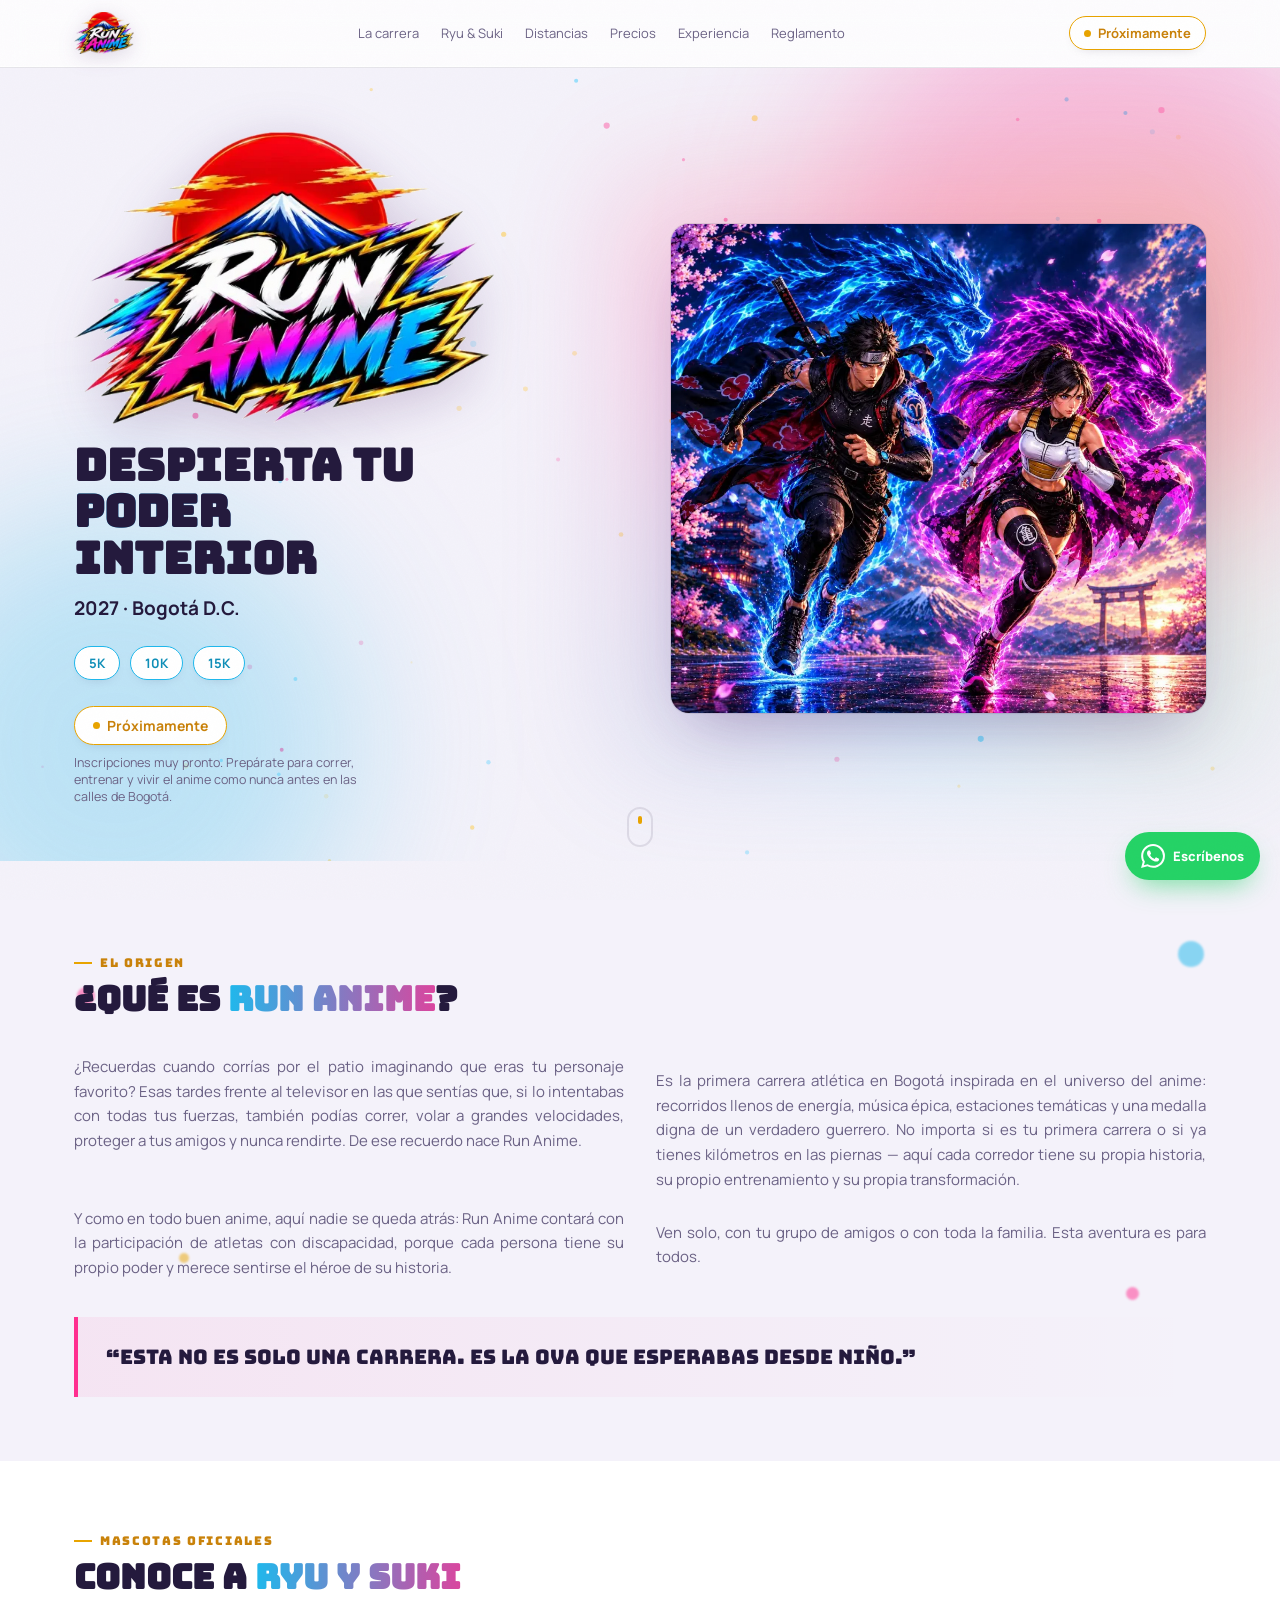
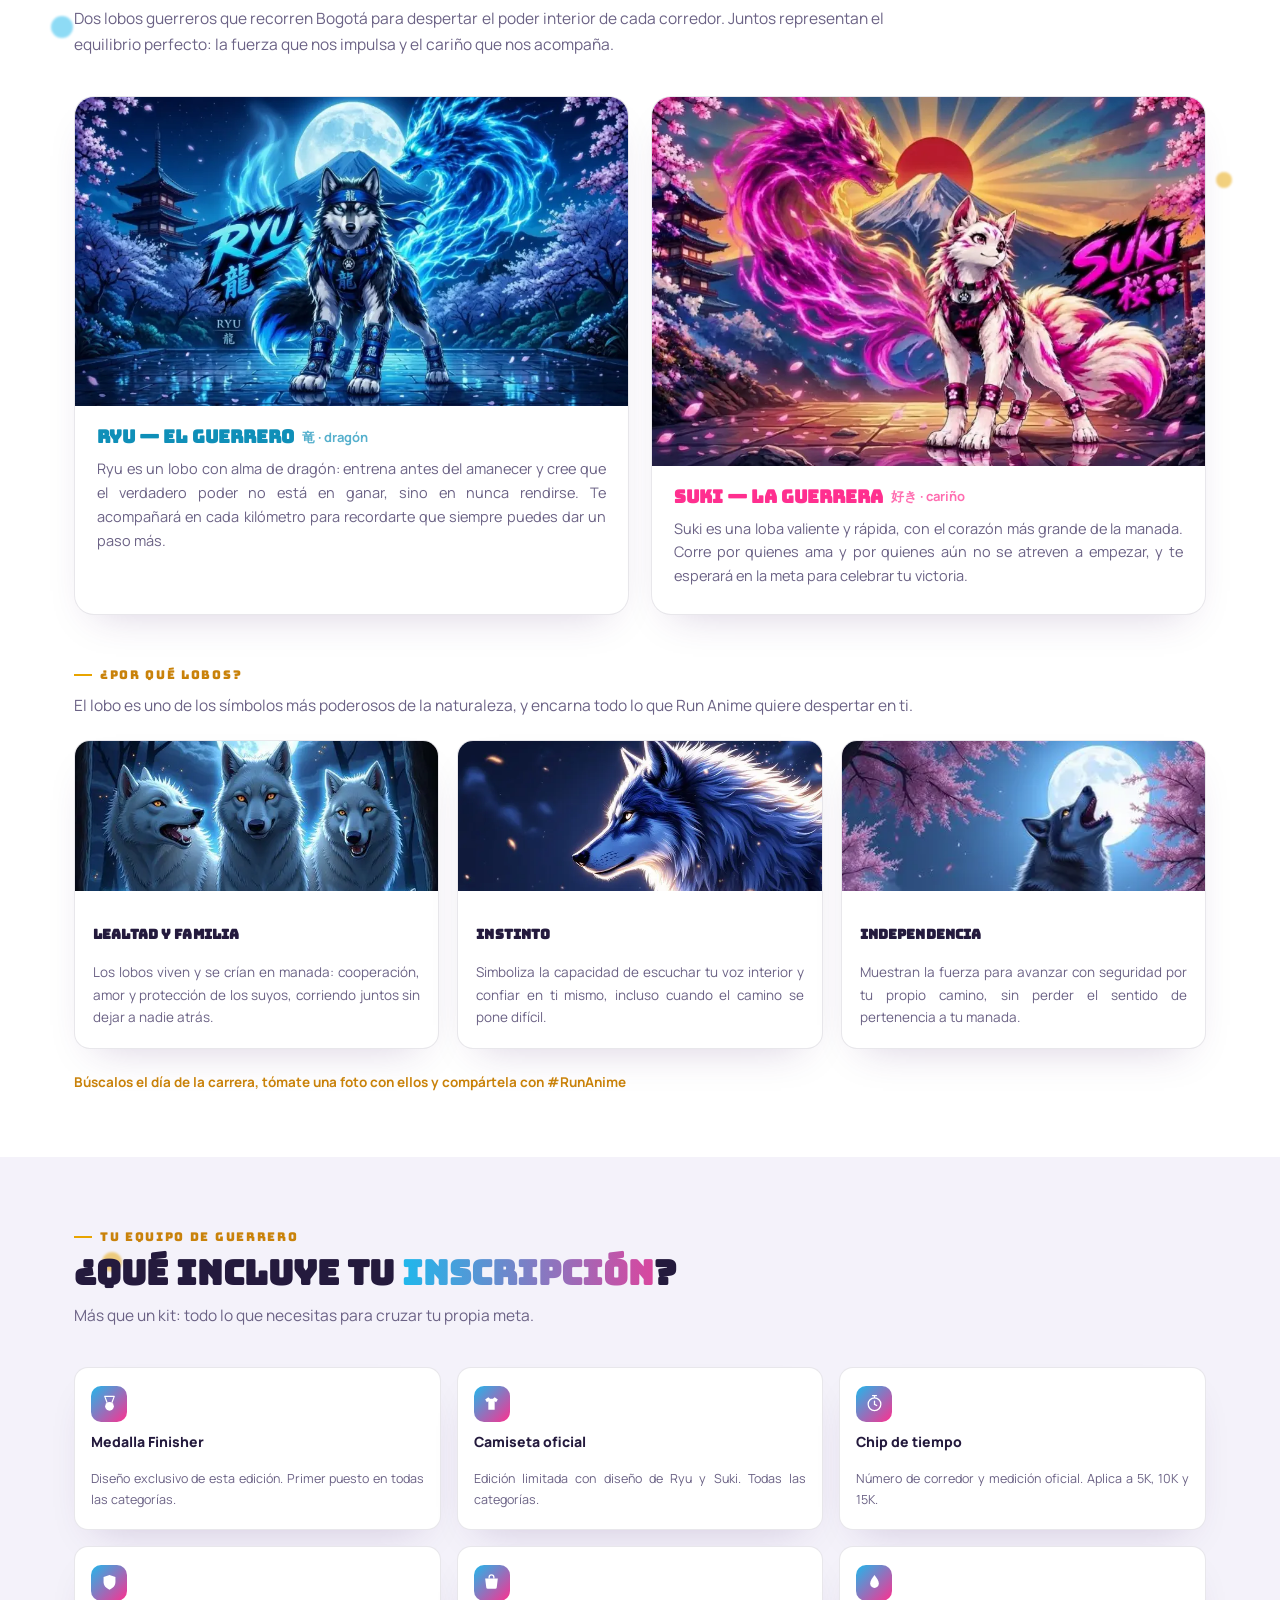
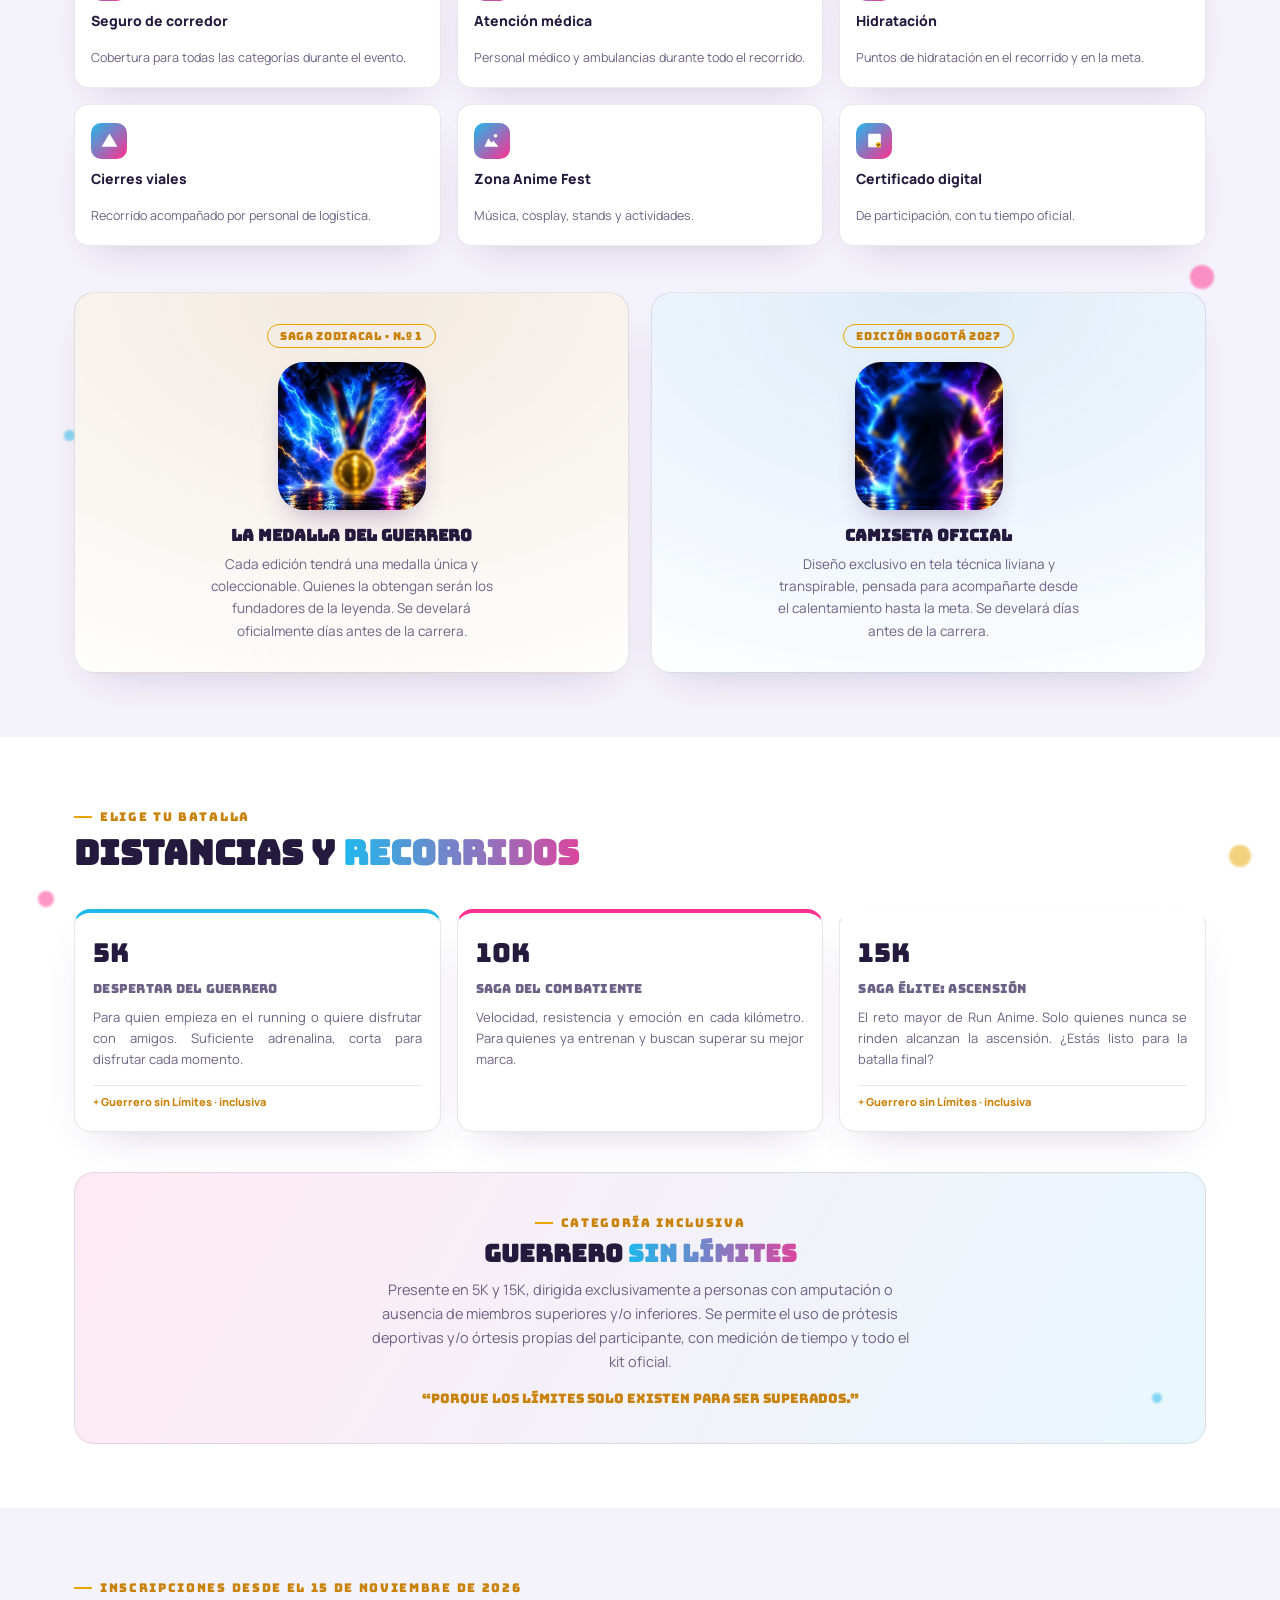
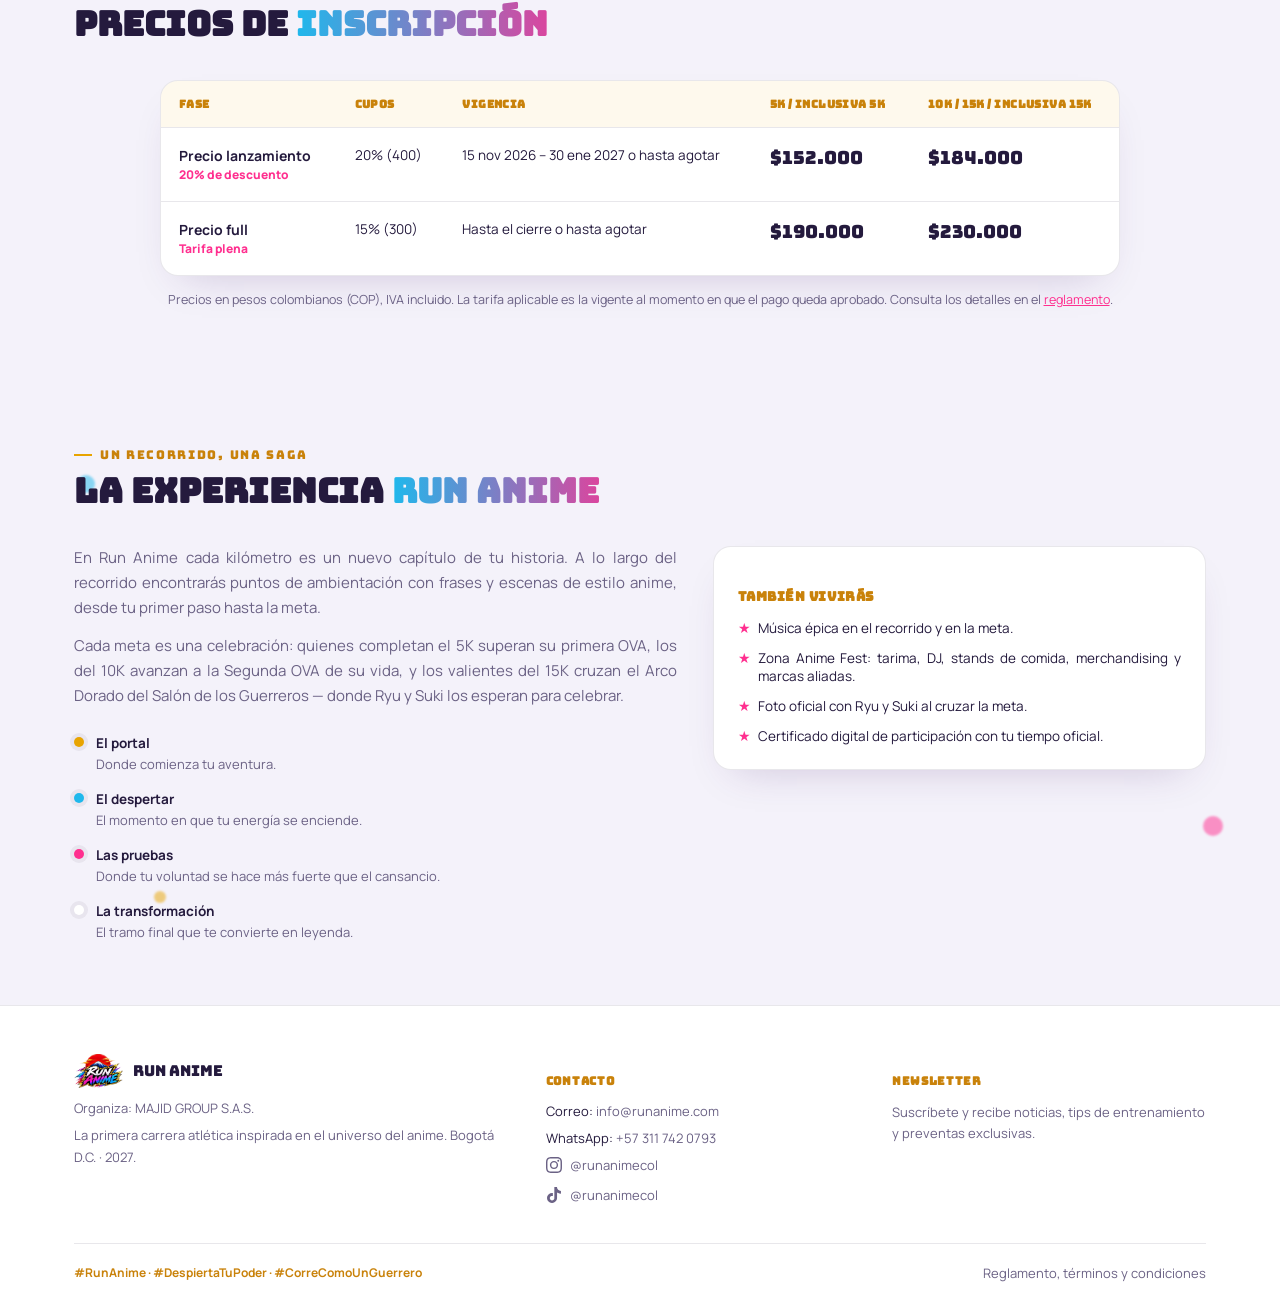
==== commit 040cb54a: "URLs limpias (sin index.html/.html), fuentes Bungee/Manrope con carga normal, canonical Co-Authored-" ====
--- a/index.html
+++ b/index.html
@@ -6,11 +6,11 @@
 <title>Run Anime Bogotá 2027 — Despierta tu poder interior</title>
 <meta name="description" content="Run Anime: la primera carrera atlética en Bogotá inspirada en el universo del anime. 5K, 10K y 15K. Bogotá D.C. 2027.">
 <link rel="preload" as="image" href="assets/img/hero-ryu-suki.webp" fetchpriority="high">
+<link rel="canonical" href="https://runanime.com/">
 <link rel="icon" type="image/png" href="assets/img/favicon.png">
 <link rel="preconnect" href="https://fonts.googleapis.com">
 <link rel="preconnect" href="https://fonts.gstatic.com" crossorigin>
-<link rel="stylesheet" href="https://fonts.googleapis.com/css2?family=Bungee&family=Manrope:wght@400;500;700;800&display=swap" media="print" onload="this.media=\'all\'">
-<noscript><link rel="stylesheet" href="https://fonts.googleapis.com/css2?family=Bungee&family=Manrope:wght@400;500;700;800&display=swap"></noscript>
+<link rel="stylesheet" href="https://fonts.googleapis.com/css2?family=Bungee&family=Manrope:wght@400;500;700;800&display=swap">
 <link rel="stylesheet" href="assets/css/style.css">
 </head>
 <body>
@@ -27,7 +27,7 @@
       <a href="#distancias">Distancias</a>
       <a href="#precios">Precios</a>
       <a href="#experiencia">Experiencia</a>
-      <a href="reglamento.html">Reglamento</a>
+      <a href="reglamento">Reglamento</a>
     </div>
     <span class="chip soon nav-soon"><i class="pulse-dot"></i>Próximamente</span>
     <button class="burger" id="burger" aria-label="Abrir menú" aria-expanded="false">
@@ -40,7 +40,7 @@
     <a href="#distancias">Distancias</a>
     <a href="#precios">Precios</a>
     <a href="#experiencia">Experiencia</a>
-    <a href="reglamento.html">Reglamento</a>
+    <a href="reglamento">Reglamento</a>
   </div>
 </nav>
 
@@ -303,7 +303,7 @@
           </tr>
         </tbody>
       </table>
-      <p class="price-note">Precios en pesos colombianos (COP), IVA incluido. La tarifa aplicable es la vigente al momento en que el pago queda aprobado. Consulta los detalles en el <a href="reglamento.html#capitulo-iii">reglamento</a>.</p>
+      <p class="price-note">Precios en pesos colombianos (COP), IVA incluido. La tarifa aplicable es la vigente al momento en que el pago queda aprobado. Consulta los detalles en el <a href="reglamento#capitulo-iii">reglamento</a>.</p>
     </div>
   </div>
 </section>
@@ -367,7 +367,7 @@
     </div>
     <div class="foot-bottom">
       <span class="tags">#RunAnime · #DespiertaTuPoder · #CorreComoUnGuerrero</span>
-      <span><a href="reglamento.html">Reglamento, términos y condiciones</a></span>
+      <span><a href="reglamento">Reglamento, términos y condiciones</a></span>
     </div>
   </div>
 </footer>
